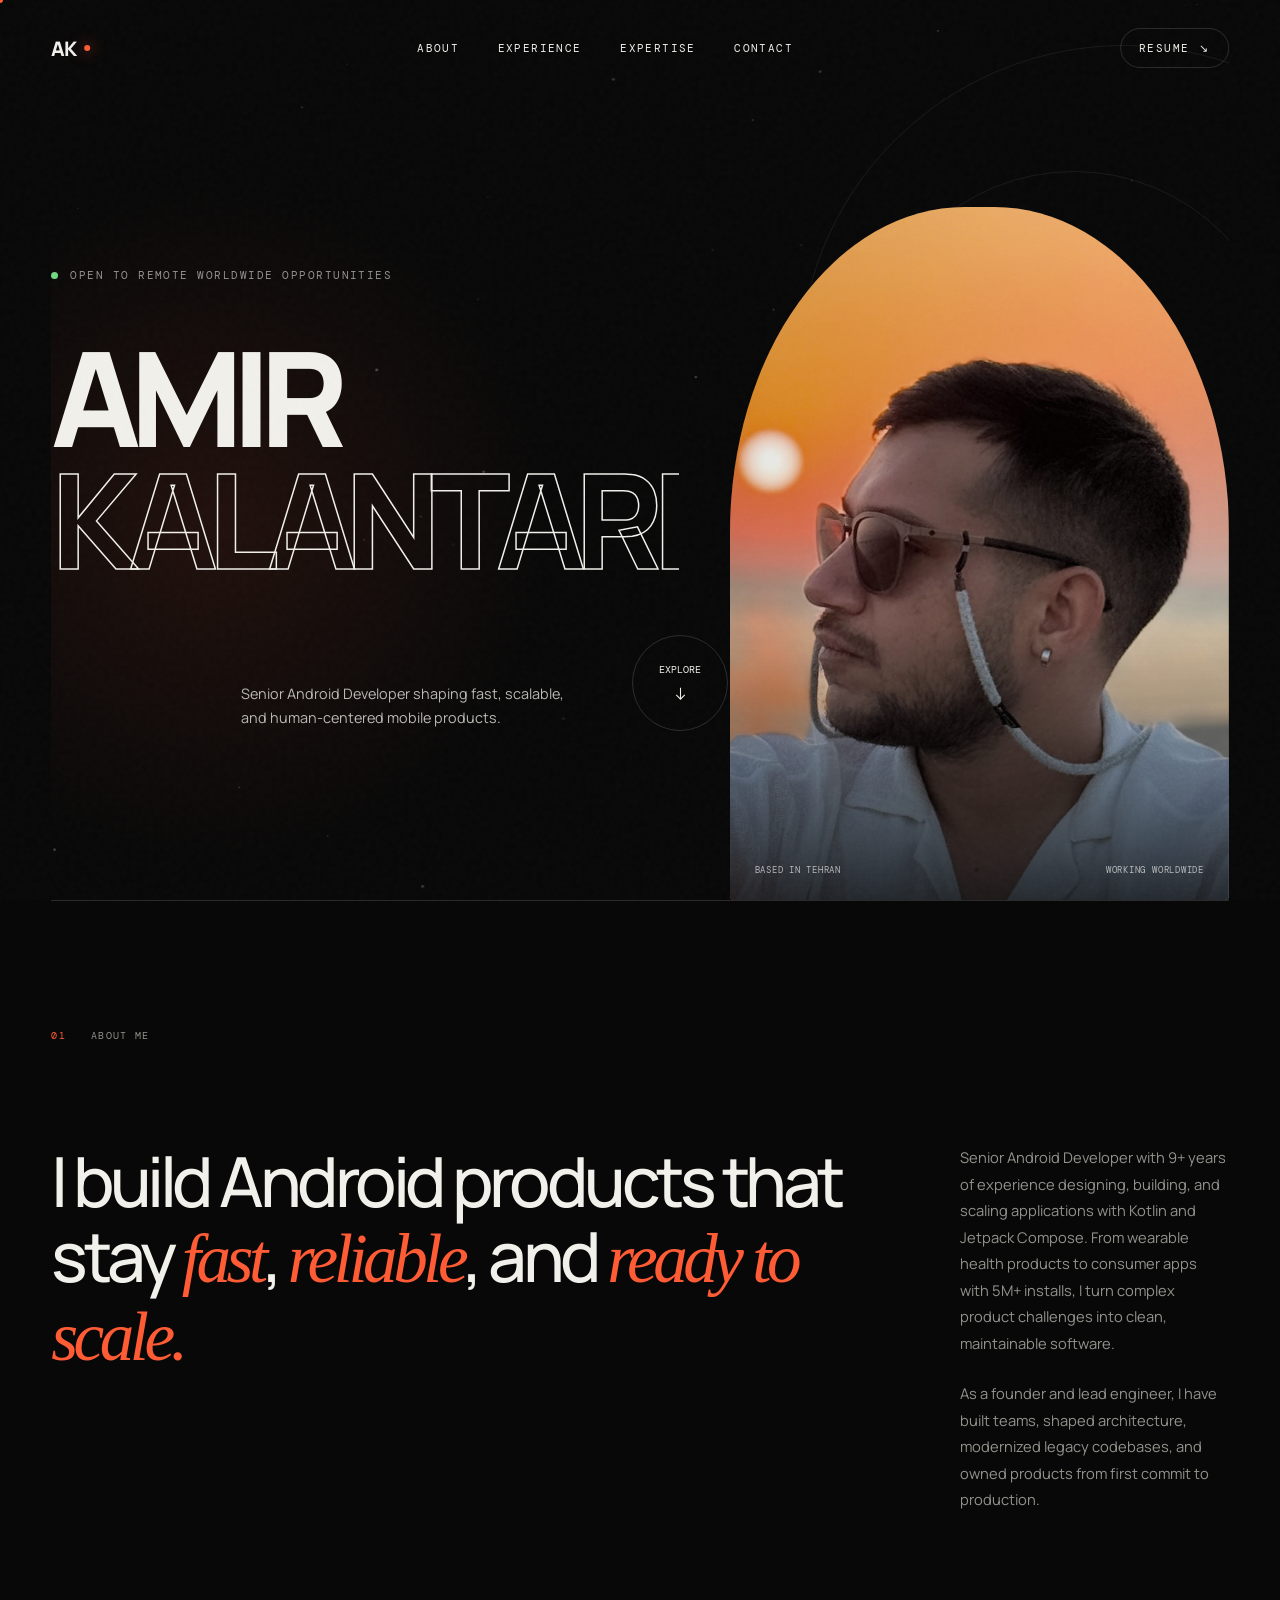
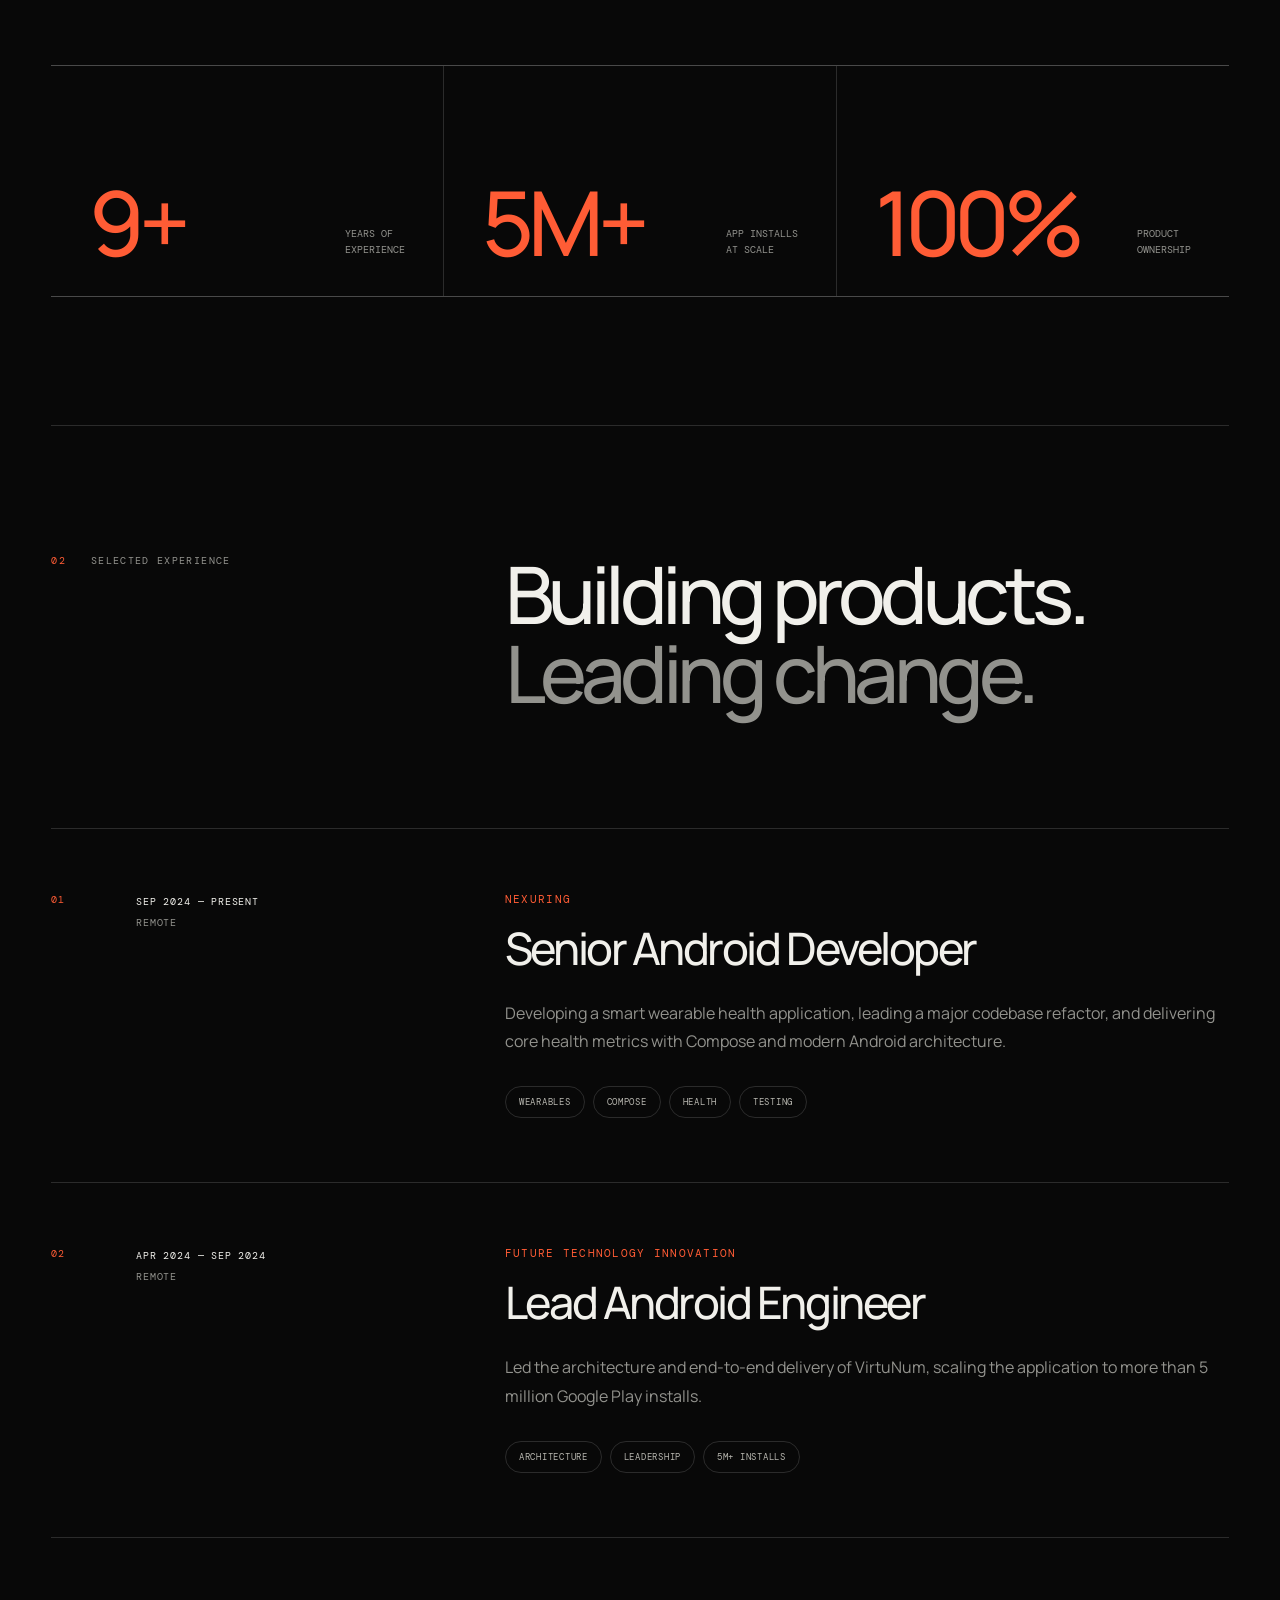
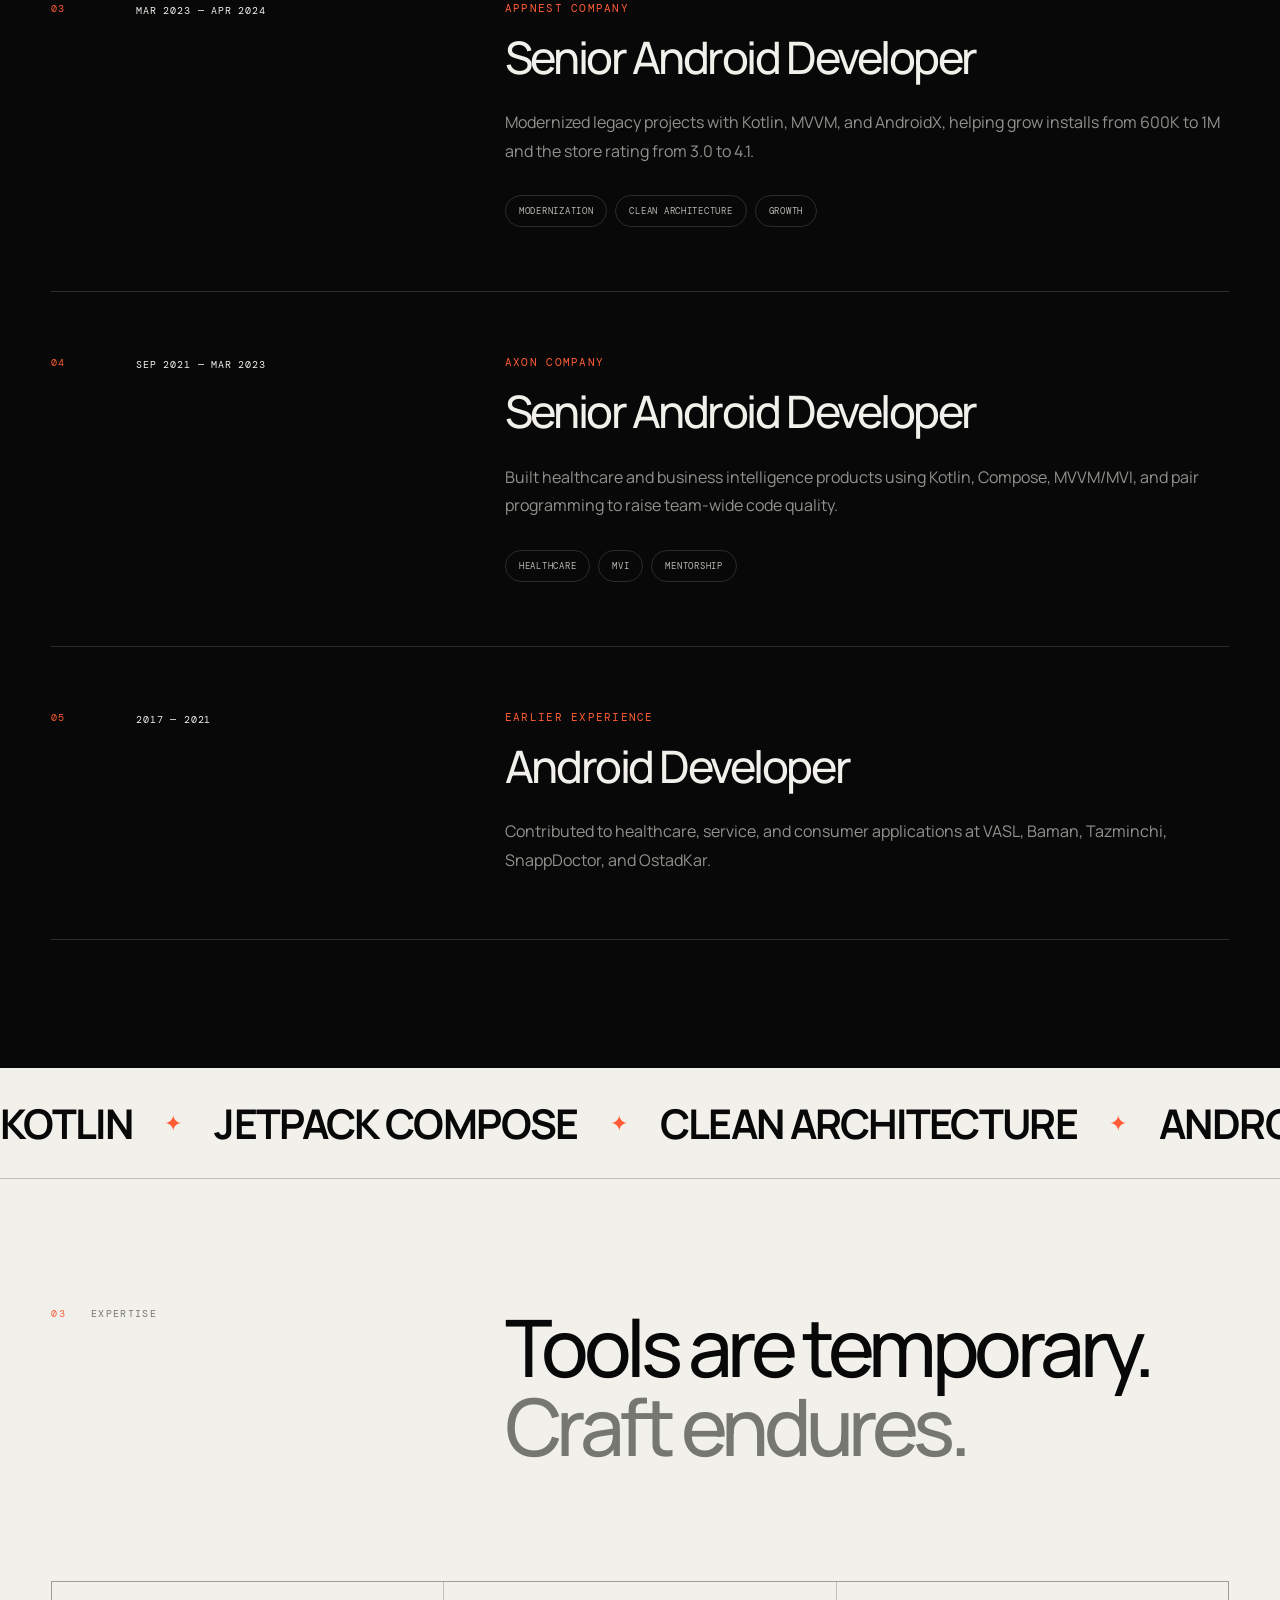
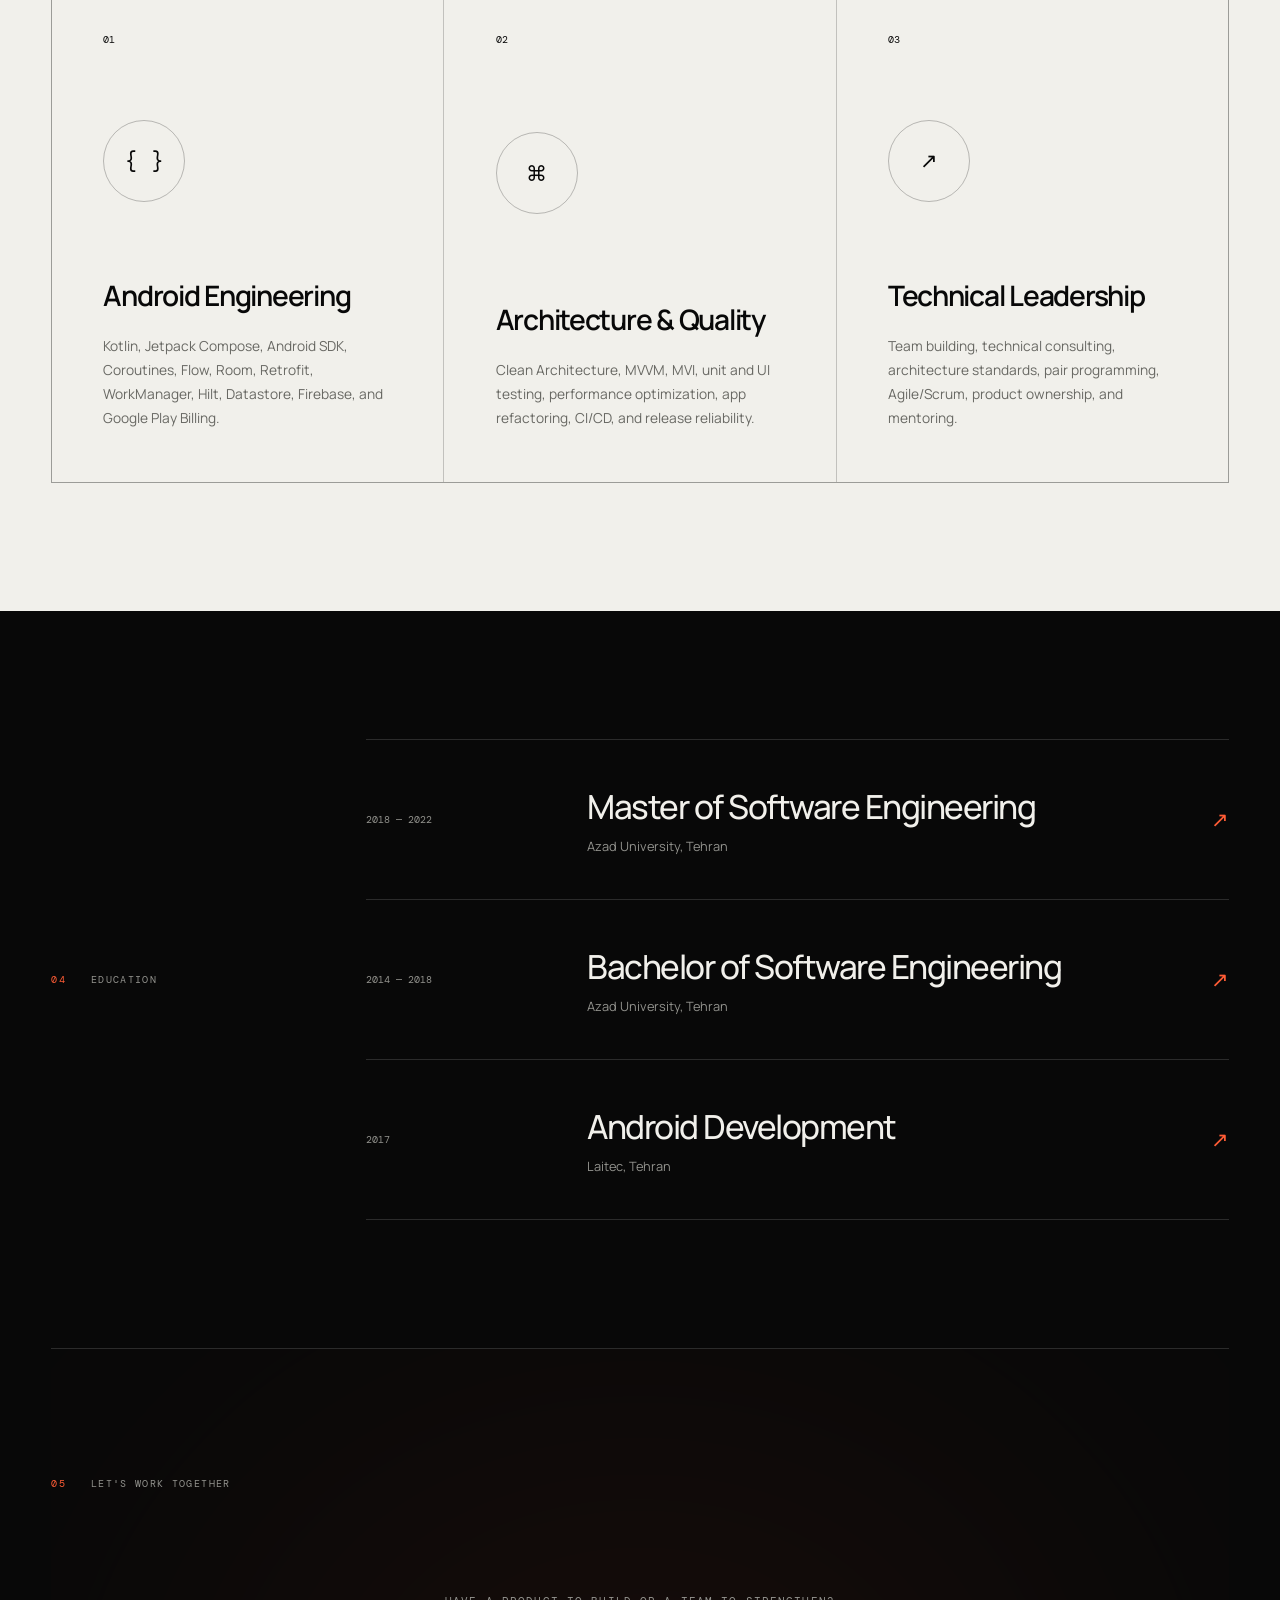
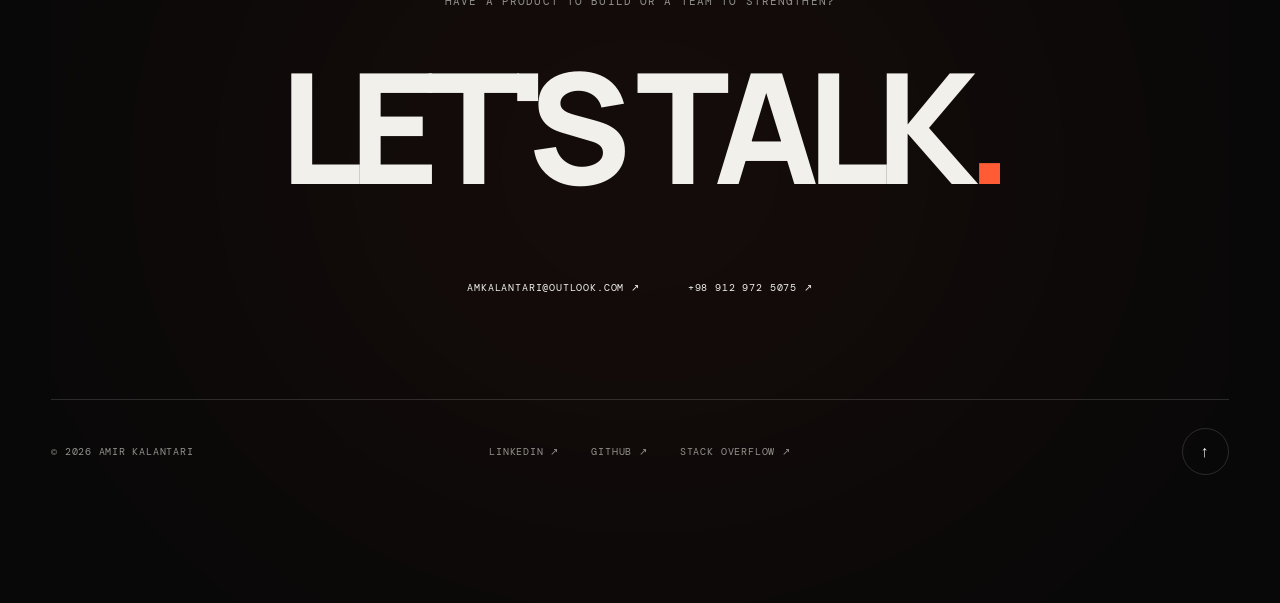
==== index.html @ 74d83372 "init" ====
<!doctype html>
<html lang="en">
  <head>
    <meta charset="UTF-8" />
    <meta name="viewport" content="width=device-width, initial-scale=1.0" />
    <meta
      name="description"
      content="Amir Mohamad Kalantari is a Senior Android Developer with 9+ years of experience building high-scale, reliable mobile products."
    />
    <meta name="theme-color" content="#080808" />
    <meta property="og:title" content="Amir Kalantari — Senior Android Developer" />
    <meta
      property="og:description"
      content="Senior Android Developer specializing in Kotlin, Jetpack Compose, scalable architecture, and technical leadership."
    />
    <meta property="og:type" content="website" />
    <meta property="og:url" content="https://www.amkalantari.com/" />
    <meta property="og:image" content="https://www.amkalantari.com/assets/amir-kalantari.jpg" />
    <title>Amir Kalantari — Senior Android Developer</title>
    <link rel="canonical" href="https://www.amkalantari.com/" />
    <link rel="icon" href="assets/favicon.svg" type="image/svg+xml" />
    <link rel="preconnect" href="https://fonts.googleapis.com" />
    <link rel="preconnect" href="https://fonts.gstatic.com" crossorigin />
    <link
      href="https://fonts.googleapis.com/css2?family=DM+Mono:wght@300;400;500&family=Manrope:wght@400;500;600;700;800&display=swap"
      rel="stylesheet"
    />
    <link rel="stylesheet" href="styles.css" />
  </head>
  <body>
    <div class="noise" aria-hidden="true"></div>
    <div class="cursor-dot" aria-hidden="true"></div>
    <div class="cursor-ring" aria-hidden="true"></div>

    <header class="site-header">
      <a class="logo magnetic" href="#top" aria-label="Go to top">
        <span>AK</span><i></i>
      </a>
      <nav aria-label="Main navigation">
        <a href="#about">About</a>
        <a href="#experience">Experience</a>
        <a href="#expertise">Expertise</a>
        <a href="#contact">Contact</a>
      </nav>
      <a class="header-cta magnetic" href="assets/Amir_Kalantari_Resume.pdf" download>
        Resume
        <span aria-hidden="true">↘</span>
      </a>
      <button class="menu-button" type="button" aria-label="Open menu" aria-expanded="false">
        <span></span><span></span>
      </button>
    </header>

    <main>
      <section class="hero" id="top">
        <canvas id="particle-canvas" aria-hidden="true"></canvas>
        <div class="hero-orbit orbit-one" aria-hidden="true"></div>
        <div class="hero-orbit orbit-two" aria-hidden="true"></div>

        <div class="hero-copy">
          <p class="eyebrow reveal">
            <span class="status-pulse"></span>
            Open to remote worldwide opportunities
          </p>
          <h1 class="hero-title" aria-label="Amir Kalantari, Senior Android Developer">
            <span class="title-line"><span>AMIR</span></span>
            <span class="title-line title-outline"><span>KALANTARI</span></span>
          </h1>
          <div class="hero-bottom reveal">
            <p>
              Senior Android Developer shaping fast, scalable, and human-centered mobile
              products.
            </p>
            <a class="round-link magnetic" href="#about" aria-label="Discover more">
              <span>Explore</span>
              <svg viewBox="0 0 24 24" aria-hidden="true">
                <path d="M12 4v16M6 14l6 6 6-6" />
              </svg>
            </a>
          </div>
        </div>

        <div class="hero-portrait reveal-image">
          <div class="portrait-glow"></div>
          <img
            src="assets/amir-kalantari.jpg"
            alt="Portrait of Amir Kalantari"
            width="1277"
            height="1219"
          />
          <div class="portrait-label">
            <span>Based in Tehran</span>
            <span>Working worldwide</span>
          </div>
        </div>

        <div class="scroll-note" aria-hidden="true">
          <span>Scroll to discover</span>
          <i></i>
        </div>
      </section>

      <section class="statement section-pad" id="about">
        <div class="section-tag reveal">
          <span>01</span>
          <p>About me</p>
        </div>
        <div class="statement-content">
          <p class="big-statement split-reveal">
            I build Android products that stay <em>fast</em>, <em>reliable</em>, and
            <em>ready to scale.</em>
          </p>
          <div class="about-detail reveal">
            <p>
              Senior Android Developer with 9+ years of experience designing, building,
              and scaling applications with Kotlin and Jetpack Compose. From wearable
              health products to consumer apps with 5M+ installs, I turn complex product
              challenges into clean, maintainable software.
            </p>
            <p>
              As a founder and lead engineer, I have built teams, shaped architecture,
              modernized legacy codebases, and owned products from first commit to
              production.
            </p>
          </div>
        </div>

        <div class="metrics">
          <article class="metric reveal">
            <strong data-count="9" data-suffix="+">0</strong>
            <span>Years of<br />experience</span>
          </article>
          <article class="metric reveal">
            <strong data-count="5" data-suffix="M+">0</strong>
            <span>App installs<br />at scale</span>
          </article>
          <article class="metric reveal">
            <strong data-count="100" data-suffix="%">0</strong>
            <span>Product<br />ownership</span>
          </article>
        </div>
      </section>

      <section class="experience section-pad" id="experience">
        <div class="section-heading">
          <div class="section-tag reveal">
            <span>02</span>
            <p>Selected experience</p>
          </div>
          <h2 class="reveal">Building products.<br /><span>Leading change.</span></h2>
        </div>

        <div class="timeline">
          <article class="job reveal">
            <div class="job-meta">
              <span class="job-index">01</span>
              <p>Sep 2024 — Present</p>
              <small>Remote</small>
            </div>
            <div class="job-main">
              <p class="job-company">NexuRing</p>
              <h3>Senior Android Developer</h3>
              <p>
                Developing a smart wearable health application, leading a major codebase
                refactor, and delivering core health metrics with Compose and modern
                Android architecture.
              </p>
              <div class="job-tags">
                <span>Wearables</span><span>Compose</span><span>Health</span>
                <span>Testing</span>
              </div>
            </div>
          </article>

          <article class="job reveal">
            <div class="job-meta">
              <span class="job-index">02</span>
              <p>Apr 2024 — Sep 2024</p>
              <small>Remote</small>
            </div>
            <div class="job-main">
              <p class="job-company">Future Technology Innovation</p>
              <h3>Lead Android Engineer</h3>
              <p>
                Led the architecture and end-to-end delivery of VirtuNum, scaling the
                application to more than 5 million Google Play installs.
              </p>
              <div class="job-tags">
                <span>Architecture</span><span>Leadership</span><span>5M+ installs</span>
              </div>
            </div>
          </article>

          <article class="job reveal">
            <div class="job-meta">
              <span class="job-index">03</span>
              <p>Mar 2023 — Apr 2024</p>
            </div>
            <div class="job-main">
              <p class="job-company">Appnest Company</p>
              <h3>Senior Android Developer</h3>
              <p>
                Modernized legacy projects with Kotlin, MVVM, and AndroidX, helping grow
                installs from 600K to 1M and the store rating from 3.0 to 4.1.
              </p>
              <div class="job-tags">
                <span>Modernization</span><span>Clean Architecture</span>
                <span>Growth</span>
              </div>
            </div>
          </article>

          <article class="job reveal">
            <div class="job-meta">
              <span class="job-index">04</span>
              <p>Sep 2021 — Mar 2023</p>
            </div>
            <div class="job-main">
              <p class="job-company">Axon Company</p>
              <h3>Senior Android Developer</h3>
              <p>
                Built healthcare and business intelligence products using Kotlin,
                Compose, MVVM/MVI, and pair programming to raise team-wide code quality.
              </p>
              <div class="job-tags">
                <span>Healthcare</span><span>MVI</span><span>Mentorship</span>
              </div>
            </div>
          </article>

          <article class="job job-compact reveal">
            <div class="job-meta">
              <span class="job-index">05</span>
              <p>2017 — 2021</p>
            </div>
            <div class="job-main">
              <p class="job-company">Earlier Experience</p>
              <h3>Android Developer</h3>
              <p>
                Contributed to healthcare, service, and consumer applications at VASL,
                Baman, Tazminchi, SnappDoctor, and OstadKar.
              </p>
            </div>
          </article>
        </div>
      </section>

      <section class="expertise" id="expertise">
        <div class="marquee" aria-hidden="true">
          <div class="marquee-track">
            <span>KOTLIN</span><i>✦</i><span>JETPACK COMPOSE</span><i>✦</i>
            <span>CLEAN ARCHITECTURE</span><i>✦</i><span>ANDROID</span><i>✦</i>
            <span>KOTLIN</span><i>✦</i><span>JETPACK COMPOSE</span><i>✦</i>
            <span>CLEAN ARCHITECTURE</span><i>✦</i><span>ANDROID</span><i>✦</i>
          </div>
        </div>

        <div class="section-pad expertise-inner">
          <div class="section-heading">
            <div class="section-tag reveal">
              <span>03</span>
              <p>Expertise</p>
            </div>
            <h2 class="reveal">Tools are temporary.<br /><span>Craft endures.</span></h2>
          </div>

          <div class="skills-grid">
            <article class="skill-card reveal">
              <span class="skill-number">01</span>
              <div class="skill-icon">{ }</div>
              <h3>Android Engineering</h3>
              <p>
                Kotlin, Jetpack Compose, Android SDK, Coroutines, Flow, Room, Retrofit,
                WorkManager, Hilt, Datastore, Firebase, and Google Play Billing.
              </p>
            </article>
            <article class="skill-card reveal">
              <span class="skill-number">02</span>
              <div class="skill-icon">⌘</div>
              <h3>Architecture & Quality</h3>
              <p>
                Clean Architecture, MVVM, MVI, unit and UI testing, performance
                optimization, app refactoring, CI/CD, and release reliability.
              </p>
            </article>
            <article class="skill-card reveal">
              <span class="skill-number">03</span>
              <div class="skill-icon">↗</div>
              <h3>Technical Leadership</h3>
              <p>
                Team building, technical consulting, architecture standards, pair
                programming, Agile/Scrum, product ownership, and mentoring.
              </p>
            </article>
          </div>
        </div>
      </section>

      <section class="education section-pad">
        <div class="section-tag reveal">
          <span>04</span>
          <p>Education</p>
        </div>
        <div class="education-list">
          <article class="education-item reveal">
            <span>2018 — 2022</span>
            <div>
              <h3>Master of Software Engineering</h3>
              <p>Azad University, Tehran</p>
            </div>
            <i>↗</i>
          </article>
          <article class="education-item reveal">
            <span>2014 — 2018</span>
            <div>
              <h3>Bachelor of Software Engineering</h3>
              <p>Azad University, Tehran</p>
            </div>
            <i>↗</i>
          </article>
          <article class="education-item reveal">
            <span>2017</span>
            <div>
              <h3>Android Development</h3>
              <p>Laitec, Tehran</p>
            </div>
            <i>↗</i>
          </article>
        </div>
      </section>

      <section class="contact section-pad" id="contact">
        <div class="contact-glow" aria-hidden="true"></div>
        <div class="section-tag reveal">
          <span>05</span>
          <p>Let's work together</p>
        </div>
        <div class="contact-main">
          <p class="contact-kicker reveal">Have a product to build or a team to strengthen?</p>
          <a class="contact-email magnetic reveal" href="mailto:Amkalantari@outlook.com">
            LET'S TALK<span>.</span>
          </a>
          <div class="contact-actions reveal">
            <a href="mailto:Amkalantari@outlook.com">Amkalantari@outlook.com ↗</a>
            <a href="tel:+989129725075">+98 912 972 5075 ↗</a>
          </div>
        </div>

        <footer>
          <p>© <span id="year">2026</span> Amir Kalantari</p>
          <div class="socials">
            <a href="https://www.linkedin.com/in/amkalantari/" target="_blank" rel="noreferrer"
              >LinkedIn ↗</a
            >
            <a href="https://github.com/amkalantari" target="_blank" rel="noreferrer"
              >GitHub ↗</a
            >
            <a
              href="https://stackoverflow.com/users/10337250/amiir-kalantari"
              target="_blank"
              rel="noreferrer"
              >Stack Overflow ↗</a
            >
          </div>
          <a class="back-top magnetic" href="#top" aria-label="Back to top">↑</a>
        </footer>
      </section>
    </main>

    <script src="script.js"></script>
  </body>
</html>
---- styles.css ----
:root {
  --bg: #080808;
  --bg-soft: #0e0e0e;
  --surface: #131313;
  --line: rgba(255, 255, 255, 0.14);
  --text: #f1f0eb;
  --muted: #92928d;
  --accent: #ff5c35;
  --accent-bright: #ff7757;
  --mono: "DM Mono", monospace;
  --sans: "Manrope", sans-serif;
  --page: min(1600px, calc(100vw - 8vw));
}

* {
  box-sizing: border-box;
}

html {
  scroll-behavior: smooth;
  scrollbar-width: thin;
  scrollbar-color: var(--accent) var(--bg);
}

body {
  margin: 0;
  overflow-x: hidden;
  background: var(--bg);
  color: var(--text);
  font-family: var(--sans);
  cursor: none;
}

body.menu-open {
  overflow: hidden;
}

::selection {
  background: var(--accent);
  color: #080808;
}

a,
button {
  color: inherit;
  font: inherit;
}

a {
  text-decoration: none;
}

img {
  display: block;
  max-width: 100%;
}

.noise {
  position: fixed;
  z-index: 999;
  inset: 0;
  opacity: 0.04;
  pointer-events: none;
  background-image: url("data:image/svg+xml,%3Csvg viewBox='0 0 180 180' xmlns='http://www.w3.org/2000/svg'%3E%3Cfilter id='n'%3E%3CfeTurbulence type='fractalNoise' baseFrequency='.9' numOctaves='4' stitchTiles='stitch'/%3E%3C/filter%3E%3Crect width='100%25' height='100%25' filter='url(%23n)' opacity='.65'/%3E%3C/svg%3E");
}

.cursor-dot,
.cursor-ring {
  position: fixed;
  z-index: 1001;
  top: 0;
  left: 0;
  pointer-events: none;
  border-radius: 50%;
  transform: translate(-50%, -50%);
}

.cursor-dot {
  width: 6px;
  height: 6px;
  background: var(--accent);
}

.cursor-ring {
  width: 38px;
  height: 38px;
  border: 1px solid rgba(255, 255, 255, 0.55);
  transition: width 0.25s, height 0.25s, background 0.25s, border-color 0.25s;
}

.cursor-ring.is-hovering {
  width: 58px;
  height: 58px;
  border-color: var(--accent);
  background: rgba(255, 92, 53, 0.1);
}

.site-header {
  position: fixed;
  z-index: 100;
  top: 0;
  left: 50%;
  width: var(--page);
  height: 96px;
  display: flex;
  align-items: center;
  justify-content: space-between;
  transform: translateX(-50%);
  transition: height 0.35s, background 0.35s, border-color 0.35s;
}

.site-header.scrolled {
  height: 68px;
  border-bottom: 1px solid var(--line);
  background: rgba(8, 8, 8, 0.78);
  backdrop-filter: blur(18px);
}

.logo {
  display: flex;
  align-items: center;
  gap: 9px;
  font-weight: 800;
  letter-spacing: -0.07em;
  font-size: 1.25rem;
}

.logo i {
  width: 6px;
  height: 6px;
  border-radius: 50%;
  background: var(--accent);
  box-shadow: 0 0 16px var(--accent);
}

nav {
  display: flex;
  align-items: center;
  gap: clamp(1.5rem, 3vw, 3.5rem);
}

nav a,
.header-cta {
  position: relative;
  font-family: var(--mono);
  font-size: 0.68rem;
  text-transform: uppercase;
  letter-spacing: 0.13em;
}

nav a::after {
  content: "";
  position: absolute;
  right: 0;
  bottom: -7px;
  left: 0;
  height: 1px;
  background: var(--accent);
  transform: scaleX(0);
  transform-origin: right;
  transition: transform 0.35s ease;
}

nav a:hover::after {
  transform: scaleX(1);
  transform-origin: left;
}

.header-cta {
  display: flex;
  align-items: center;
  gap: 10px;
  padding: 12px 18px;
  border: 1px solid var(--line);
  border-radius: 999px;
  transition: border-color 0.25s, background 0.25s;
}

.header-cta:hover {
  border-color: var(--accent);
  background: var(--accent);
}

.menu-button {
  display: none;
  width: 42px;
  height: 42px;
  padding: 0;
  border: 1px solid var(--line);
  border-radius: 50%;
  background: transparent;
}

.menu-button span {
  display: block;
  width: 17px;
  height: 1px;
  margin: 5px auto;
  background: var(--text);
  transition: transform 0.3s;
}

.hero {
  position: relative;
  min-height: 100svh;
  width: var(--page);
  margin: 0 auto;
  display: grid;
  grid-template-columns: 1.15fr 0.85fr;
  align-items: center;
  overflow: hidden;
}

#particle-canvas {
  position: absolute;
  z-index: -2;
  inset: 0;
  width: 100%;
  height: 100%;
  opacity: 0.55;
}

.hero::before {
  content: "";
  position: absolute;
  z-index: -3;
  top: 17%;
  left: -18%;
  width: 58vw;
  height: 58vw;
  border-radius: 50%;
  background: radial-gradient(circle, rgba(255, 92, 53, 0.1), transparent 65%);
}

.hero-orbit {
  position: absolute;
  z-index: -1;
  border: 1px solid rgba(255, 255, 255, 0.07);
  border-radius: 50%;
  pointer-events: none;
}

.orbit-one {
  width: 650px;
  height: 650px;
  right: -220px;
  top: 5%;
  animation: orbit-spin 28s linear infinite;
}

.orbit-one::after,
.orbit-two::after {
  content: "";
  position: absolute;
  width: 7px;
  height: 7px;
  top: 50%;
  left: -4px;
  border-radius: 50%;
  background: var(--accent);
  box-shadow: 0 0 14px var(--accent);
}

.orbit-two {
  width: 420px;
  height: 420px;
  right: -55px;
  top: 19%;
  animation: orbit-spin 19s linear infinite reverse;
}

.hero-copy {
  position: relative;
  z-index: 2;
  padding-top: 100px;
}

.eyebrow {
  display: flex;
  align-items: center;
  gap: 12px;
  margin: 0 0 clamp(2rem, 5vw, 4.5rem);
  color: var(--muted);
  font-family: var(--mono);
  font-size: 0.66rem;
  text-transform: uppercase;
  letter-spacing: 0.14em;
}

.status-pulse {
  width: 7px;
  height: 7px;
  border-radius: 50%;
  background: #70da81;
  box-shadow: 0 0 0 0 rgba(112, 218, 129, 0.5);
  animation: pulse 2s infinite;
}

.hero-title {
  position: relative;
  z-index: 3;
  width: max-content;
  margin: 0;
  font-size: clamp(4.8rem, 10.3vw, 11rem);
  font-weight: 800;
  line-height: 0.78;
  letter-spacing: -0.085em;
}

.title-line {
  display: block;
  overflow: hidden;
}

.title-line > span {
  display: block;
  transform: translateY(110%);
  animation: title-in 1.1s cubic-bezier(0.16, 1, 0.3, 1) forwards;
}

.title-line:nth-child(2) > span {
  animation-delay: 0.13s;
}

.title-outline {
  margin-top: 0.14em;
  color: transparent;
  -webkit-text-stroke: 1.5px var(--text);
}

.hero-bottom {
  display: flex;
  align-items: flex-end;
  gap: clamp(2rem, 5vw, 5rem);
  margin-top: clamp(2.8rem, 5vw, 5rem);
  padding-left: 28%;
}

.hero-bottom > p {
  max-width: 400px;
  margin: 0;
  color: #bab9b3;
  font-size: clamp(0.9rem, 1.1vw, 1.12rem);
  line-height: 1.7;
}

.round-link {
  flex: none;
  width: 96px;
  height: 96px;
  display: grid;
  place-content: center;
  justify-items: center;
  gap: 9px;
  border: 1px solid var(--line);
  border-radius: 50%;
  font-family: var(--mono);
  font-size: 0.61rem;
  text-transform: uppercase;
  transition: border-color 0.3s, background 0.3s;
}

.round-link:hover {
  border-color: var(--accent);
  background: var(--accent);
}

.round-link svg {
  width: 17px;
  fill: none;
  stroke: currentColor;
  stroke-width: 1.5;
}

.hero-portrait {
  position: relative;
  z-index: 1;
  align-self: end;
  justify-self: end;
  width: min(39vw, 590px);
  height: min(77vh, 810px);
  overflow: hidden;
  border-radius: 47% 47% 4px 4px;
}

.hero-portrait::after {
  content: "";
  position: absolute;
  inset: 0;
  background:
    linear-gradient(180deg, transparent 60%, rgba(8, 8, 8, 0.82) 100%),
    linear-gradient(90deg, rgba(8, 8, 8, 0.1), transparent);
}

.hero-portrait img {
  width: 100%;
  height: 100%;
  object-fit: cover;
  object-position: 54% center;
  filter: saturate(0.78) contrast(1.04);
  transform: scale(1.04);
  transition: transform 1.2s cubic-bezier(0.16, 1, 0.3, 1);
}

.hero-portrait:hover img {
  transform: scale(1);
}

.portrait-glow {
  position: absolute;
  z-index: -1;
  inset: 15% -10% -10%;
  background: var(--accent);
  filter: blur(90px);
  opacity: 0.15;
}

.portrait-label {
  position: absolute;
  z-index: 2;
  right: 25px;
  bottom: 24px;
  left: 25px;
  display: flex;
  justify-content: space-between;
  color: rgba(255, 255, 255, 0.65);
  font-family: var(--mono);
  font-size: 0.59rem;
  text-transform: uppercase;
  letter-spacing: 0.08em;
}

.scroll-note {
  position: absolute;
  bottom: 44px;
  left: 0;
  display: flex;
  align-items: center;
  gap: 16px;
  color: var(--muted);
  font-family: var(--mono);
  font-size: 0.57rem;
  text-transform: uppercase;
  letter-spacing: 0.13em;
  transform: rotate(-90deg) translateY(-10px);
  transform-origin: left bottom;
}

.scroll-note i {
  width: 48px;
  height: 1px;
  overflow: hidden;
  background: var(--line);
}

.scroll-note i::after {
  content: "";
  display: block;
  width: 100%;
  height: 100%;
  background: var(--accent);
  animation: scroll-line 2s infinite;
}

.section-pad {
  width: var(--page);
  margin: 0 auto;
  padding: clamp(6rem, 10vw, 11rem) 0;
}

.section-tag {
  display: flex;
  align-items: center;
  gap: 25px;
  font-family: var(--mono);
  font-size: 0.65rem;
  text-transform: uppercase;
  letter-spacing: 0.13em;
}

.section-tag span {
  color: var(--accent);
}

.section-tag p {
  margin: 0;
  color: var(--muted);
}

.statement {
  border-top: 1px solid var(--line);
}

.statement-content {
  display: grid;
  grid-template-columns: 1.5fr 0.5fr;
  gap: clamp(3rem, 8vw, 10rem);
  margin-top: clamp(4rem, 8vw, 8rem);
}

.big-statement {
  max-width: 1000px;
  margin: 0;
  font-size: clamp(2.6rem, 5.4vw, 6.2rem);
  font-weight: 500;
  line-height: 1.08;
  letter-spacing: -0.065em;
}

.big-statement em {
  color: var(--accent);
  font-family: Georgia, serif;
  font-weight: 400;
}

.about-detail {
  align-self: end;
}

.about-detail p {
  margin: 0 0 1.5rem;
  color: var(--muted);
  font-size: 0.92rem;
  line-height: 1.8;
}

.metrics {
  display: grid;
  grid-template-columns: repeat(3, 1fr);
  gap: 1px;
  margin-top: clamp(5rem, 10vw, 10rem);
  background: var(--line);
  border-top: 1px solid var(--line);
  border-bottom: 1px solid var(--line);
}

.metric {
  min-height: 230px;
  padding: 38px;
  display: flex;
  align-items: flex-end;
  justify-content: space-between;
  gap: 1rem;
  background: var(--bg);
  transition: background 0.35s;
}

.metric:hover {
  background: var(--surface);
}

.metric strong {
  color: var(--accent);
  font-size: clamp(4rem, 7vw, 7.5rem);
  font-weight: 500;
  line-height: 0.8;
  letter-spacing: -0.07em;
}

.metric span {
  color: var(--muted);
  font-family: var(--mono);
  font-size: 0.62rem;
  line-height: 1.6;
  text-transform: uppercase;
}

.experience {
  border-top: 1px solid var(--line);
}

.section-heading {
  display: grid;
  grid-template-columns: 0.7fr 1.3fr;
  align-items: start;
  gap: 4rem;
  margin-bottom: clamp(5rem, 9vw, 9rem);
}

.section-heading h2 {
  margin: 0;
  font-size: clamp(3rem, 6.2vw, 7rem);
  font-weight: 500;
  line-height: 1;
  letter-spacing: -0.07em;
}

.section-heading h2 span {
  color: var(--muted);
}

.job {
  display: grid;
  grid-template-columns: 0.7fr 1.3fr;
  gap: 4rem;
  padding: clamp(2.5rem, 5vw, 5rem) 0;
  border-top: 1px solid var(--line);
}

.job:last-child {
  border-bottom: 1px solid var(--line);
}

.job-meta {
  display: grid;
  grid-template-columns: 65px auto;
  align-content: start;
  gap: 8px 20px;
  font-family: var(--mono);
  font-size: 0.64rem;
  text-transform: uppercase;
  letter-spacing: 0.08em;
}

.job-meta p {
  margin: 2px 0 0;
}

.job-meta small {
  grid-column: 2;
  color: var(--muted);
  font-size: inherit;
}

.job-index {
  grid-row: span 2;
  color: var(--accent);
}

.job-company {
  margin: 0 0 18px;
  color: var(--accent);
  font-family: var(--mono);
  font-size: 0.66rem;
  text-transform: uppercase;
  letter-spacing: 0.12em;
}

.job-main h3 {
  margin: 0 0 28px;
  font-size: clamp(2rem, 3.5vw, 4.2rem);
  font-weight: 500;
  line-height: 1.05;
  letter-spacing: -0.055em;
}

.job-main > p:not(.job-company) {
  max-width: 730px;
  margin: 0;
  color: var(--muted);
  line-height: 1.8;
}

.job-tags {
  display: flex;
  flex-wrap: wrap;
  gap: 8px;
  margin-top: 30px;
}

.job-tags span {
  padding: 9px 13px;
  border: 1px solid var(--line);
  border-radius: 99px;
  color: #b8b7b0;
  font-family: var(--mono);
  font-size: 0.57rem;
  text-transform: uppercase;
  letter-spacing: 0.08em;
}

.expertise {
  background: var(--text);
  color: var(--bg);
}

.marquee {
  overflow: hidden;
  padding: 27px 0;
  border-bottom: 1px solid rgba(8, 8, 8, 0.2);
  white-space: nowrap;
}

.marquee-track {
  display: flex;
  align-items: center;
  width: max-content;
  animation: marquee 26s linear infinite;
}

.marquee span {
  font-size: clamp(1.6rem, 3.2vw, 3.6rem);
  font-weight: 700;
  letter-spacing: -0.04em;
}

.marquee i {
  margin: 0 2rem;
  color: var(--accent);
  font-size: 1.4rem;
  font-style: normal;
}

.expertise .section-tag p,
.expertise .section-heading h2 span {
  color: #777772;
}

.skills-grid {
  display: grid;
  grid-template-columns: repeat(3, 1fr);
  gap: 1px;
  background: rgba(8, 8, 8, 0.2);
  border: 1px solid rgba(8, 8, 8, 0.2);
}

.skill-card {
  position: relative;
  min-height: 500px;
  padding: clamp(2rem, 4vw, 4rem);
  display: flex;
  flex-direction: column;
  background: var(--text);
  transition: background 0.4s, color 0.4s;
}

.skill-card:hover {
  background: var(--accent);
  color: var(--bg);
}

.skill-number {
  font-family: var(--mono);
  font-size: 0.65rem;
}

.skill-icon {
  width: 82px;
  height: 82px;
  margin: auto 0;
  display: grid;
  place-items: center;
  border: 1px solid rgba(8, 8, 8, 0.25);
  border-radius: 50%;
  font-family: var(--mono);
  font-size: 1.3rem;
  transition: transform 0.5s, background 0.4s;
}

.skill-card:hover .skill-icon {
  background: var(--bg);
  color: var(--text);
  transform: rotate(12deg) scale(1.08);
}

.skill-card h3 {
  margin: 0 0 20px;
  font-size: clamp(1.5rem, 2.2vw, 2.4rem);
  font-weight: 600;
  letter-spacing: -0.045em;
}

.skill-card p {
  margin: 0;
  color: #686863;
  font-size: 0.86rem;
  line-height: 1.75;
  transition: color 0.4s;
}

.skill-card:hover p {
  color: rgba(8, 8, 8, 0.72);
}

.education {
  display: grid;
  grid-template-columns: 0.45fr 1.55fr;
  gap: 4rem;
}

.education-list {
  border-top: 1px solid var(--line);
}

.education-item {
  display: grid;
  grid-template-columns: 0.32fr 1fr auto;
  align-items: center;
  gap: 2rem;
  min-height: 160px;
  border-bottom: 1px solid var(--line);
  transition: padding 0.35s, background 0.35s;
}

.education-item:hover {
  padding: 0 25px;
  background: var(--surface);
}

.education-item > span {
  color: var(--muted);
  font-family: var(--mono);
  font-size: 0.62rem;
}

.education-item h3 {
  margin: 0 0 8px;
  font-size: clamp(1.4rem, 2.6vw, 2.8rem);
  font-weight: 500;
  letter-spacing: -0.045em;
}

.education-item p {
  margin: 0;
  color: var(--muted);
  font-size: 0.8rem;
}

.education-item i {
  color: var(--accent);
  font-size: 1.3rem;
  font-style: normal;
}

.contact {
  position: relative;
  min-height: 95vh;
  display: flex;
  flex-direction: column;
  justify-content: space-between;
  overflow: hidden;
  border-top: 1px solid var(--line);
}

.contact-glow {
  position: absolute;
  z-index: -1;
  top: 15%;
  left: 50%;
  width: 65vw;
  height: 45vw;
  border-radius: 50%;
  background: var(--accent);
  filter: blur(200px);
  opacity: 0.08;
  transform: translateX(-50%);
}

.contact-main {
  margin: auto 0;
  padding: 5rem 0;
  text-align: center;
}

.contact-kicker {
  margin: 0 0 3rem;
  color: var(--muted);
  font-family: var(--mono);
  font-size: 0.7rem;
  text-transform: uppercase;
  letter-spacing: 0.1em;
}

.contact-email {
  display: inline-block;
  font-size: clamp(4rem, 12vw, 13rem);
  font-weight: 800;
  line-height: 0.9;
  letter-spacing: -0.085em;
}

.contact-email span {
  color: var(--accent);
}

.contact-email::after {
  content: "";
  display: block;
  width: 100%;
  height: 5px;
  margin-top: 18px;
  background: var(--accent);
  transform: scaleX(0);
  transform-origin: right;
  transition: transform 0.5s cubic-bezier(0.16, 1, 0.3, 1);
}

.contact-email:hover::after {
  transform: scaleX(1);
  transform-origin: left;
}

.contact-actions {
  display: flex;
  justify-content: center;
  gap: 3rem;
  margin-top: 4rem;
}

.contact-actions a,
.socials a {
  font-family: var(--mono);
  font-size: 0.64rem;
  text-transform: uppercase;
  letter-spacing: 0.08em;
  transition: color 0.25s;
}

.contact-actions a:hover,
.socials a:hover {
  color: var(--accent);
}

footer {
  display: grid;
  grid-template-columns: 1fr auto 1fr;
  align-items: center;
  gap: 2rem;
  padding-top: 28px;
  border-top: 1px solid var(--line);
  color: var(--muted);
  font-family: var(--mono);
  font-size: 0.6rem;
  text-transform: uppercase;
  letter-spacing: 0.08em;
}

.socials {
  display: flex;
  gap: 2rem;
}

.back-top {
  justify-self: end;
  width: 47px;
  height: 47px;
  display: grid;
  place-items: center;
  border: 1px solid var(--line);
  border-radius: 50%;
  color: var(--text);
  font-size: 1rem;
  transition: background 0.3s, border-color 0.3s;
}

.back-top:hover {
  border-color: var(--accent);
  background: var(--accent);
}

.reveal,
.split-reveal {
  opacity: 0;
  transform: translateY(40px);
  transition:
    opacity 0.8s ease,
    transform 0.8s cubic-bezier(0.16, 1, 0.3, 1);
}

.reveal.is-visible,
.split-reveal.is-visible {
  opacity: 1;
  transform: none;
}

.reveal-image {
  clip-path: inset(100% 0 0 0);
  animation: image-in 1.25s 0.35s cubic-bezier(0.16, 1, 0.3, 1) forwards;
}

@keyframes title-in {
  to {
    transform: none;
  }
}

@keyframes image-in {
  to {
    clip-path: inset(0);
  }
}

@keyframes orbit-spin {
  to {
    transform: rotate(360deg);
  }
}

@keyframes pulse {
  70% {
    box-shadow: 0 0 0 8px rgba(112, 218, 129, 0);
  }
  100% {
    box-shadow: 0 0 0 0 rgba(112, 218, 129, 0);
  }
}

@keyframes scroll-line {
  from {
    transform: translateX(-105%);
  }
  to {
    transform: translateX(105%);
  }
}

@keyframes marquee {
  to {
    transform: translateX(-50%);
  }
}

@media (max-width: 980px) {
  :root {
    --page: calc(100vw - 48px);
  }

  body {
    cursor: auto;
  }

  .cursor-dot,
  .cursor-ring {
    display: none;
  }

  .site-header {
    height: 74px;
  }

  nav {
    position: fixed;
    top: 0;
    right: -100%;
    width: min(380px, 100vw);
    height: 100vh;
    padding: 120px 40px;
    flex-direction: column;
    align-items: flex-start;
    gap: 2.4rem;
    background: #101010;
    transition: right 0.45s cubic-bezier(0.16, 1, 0.3, 1);
  }

  nav a {
    font-family: var(--sans);
    font-size: 2rem;
    font-weight: 600;
    letter-spacing: -0.04em;
    text-transform: none;
  }

  .menu-open nav {
    right: 0;
  }

  .header-cta {
    margin-left: auto;
    margin-right: 14px;
  }

  .menu-button {
    position: relative;
    z-index: 2;
    display: block;
  }

  .menu-open .menu-button span:first-child {
    transform: translateY(3px) rotate(45deg);
  }

  .menu-open .menu-button span:last-child {
    transform: translateY(-3px) rotate(-45deg);
  }

  .hero {
    min-height: 1040px;
    grid-template-columns: 1fr;
    align-content: start;
  }

  .hero-copy {
    padding-top: 145px;
  }

  .hero-title {
    font-size: clamp(4.2rem, 15vw, 8.5rem);
  }

  .hero-bottom {
    padding-left: 0;
  }

  .hero-portrait {
    position: absolute;
    right: 0;
    bottom: 0;
    width: min(70vw, 550px);
    height: 600px;
  }

  .scroll-note {
    display: none;
  }

  .statement-content,
  .section-heading,
  .job,
  .education {
    grid-template-columns: 1fr;
  }

  .about-detail {
    max-width: 600px;
  }

  .metric {
    min-height: 180px;
    padding: 25px;
    flex-direction: column;
    align-items: flex-start;
  }

  .job {
    gap: 2.5rem;
  }

  .job-meta {
    grid-template-columns: 45px auto;
  }

  .skills-grid {
    grid-template-columns: 1fr;
  }

  .skill-card {
    min-height: 380px;
  }

  .education {
    gap: 4rem;
  }

  footer {
    grid-template-columns: 1fr auto;
  }

  .socials {
    grid-column: 1 / -1;
    grid-row: 1;
  }
}

@media (max-width: 620px) {
  :root {
    --page: calc(100vw - 32px);
  }

  .header-cta {
    display: none;
  }

  .hero {
    min-height: 880px;
  }

  .eyebrow {
    max-width: 270px;
    line-height: 1.5;
  }

  .hero-title {
    font-size: clamp(3.7rem, 19vw, 6.8rem);
  }

  .hero-bottom {
    align-items: center;
  }

  .hero-bottom > p {
    font-size: 0.82rem;
  }

  .round-link {
    width: 78px;
    height: 78px;
  }

  .hero-portrait {
    width: 87vw;
    height: 490px;
    opacity: 0.78;
  }

  .portrait-label {
    font-size: 0.5rem;
  }

  .metrics {
    grid-template-columns: 1fr;
  }

  .metric {
    min-height: 145px;
    flex-direction: row;
    align-items: flex-end;
  }

  .metric strong {
    font-size: 4.2rem;
  }

  .section-heading {
    gap: 3rem;
  }

  .job-main h3 {
    font-size: 2.3rem;
  }

  .education-item {
    grid-template-columns: 1fr auto;
    gap: 1rem;
    padding: 28px 0;
  }

  .education-item > span {
    grid-column: 1 / -1;
  }

  .contact {
    min-height: 800px;
  }

  .contact-actions {
    flex-direction: column;
    gap: 1rem;
  }

  footer {
    grid-template-columns: 1fr auto;
  }

  .socials {
    flex-wrap: wrap;
    gap: 1rem 1.5rem;
  }
}

@media (prefers-reduced-motion: reduce) {
  html {
    scroll-behavior: auto;
  }

  *,
  *::before,
  *::after {
    animation-duration: 0.01ms !important;
    animation-iteration-count: 1 !important;
    transition-duration: 0.01ms !important;
  }

  .reveal,
  .split-reveal {
    opacity: 1;
    transform: none;
  }
}
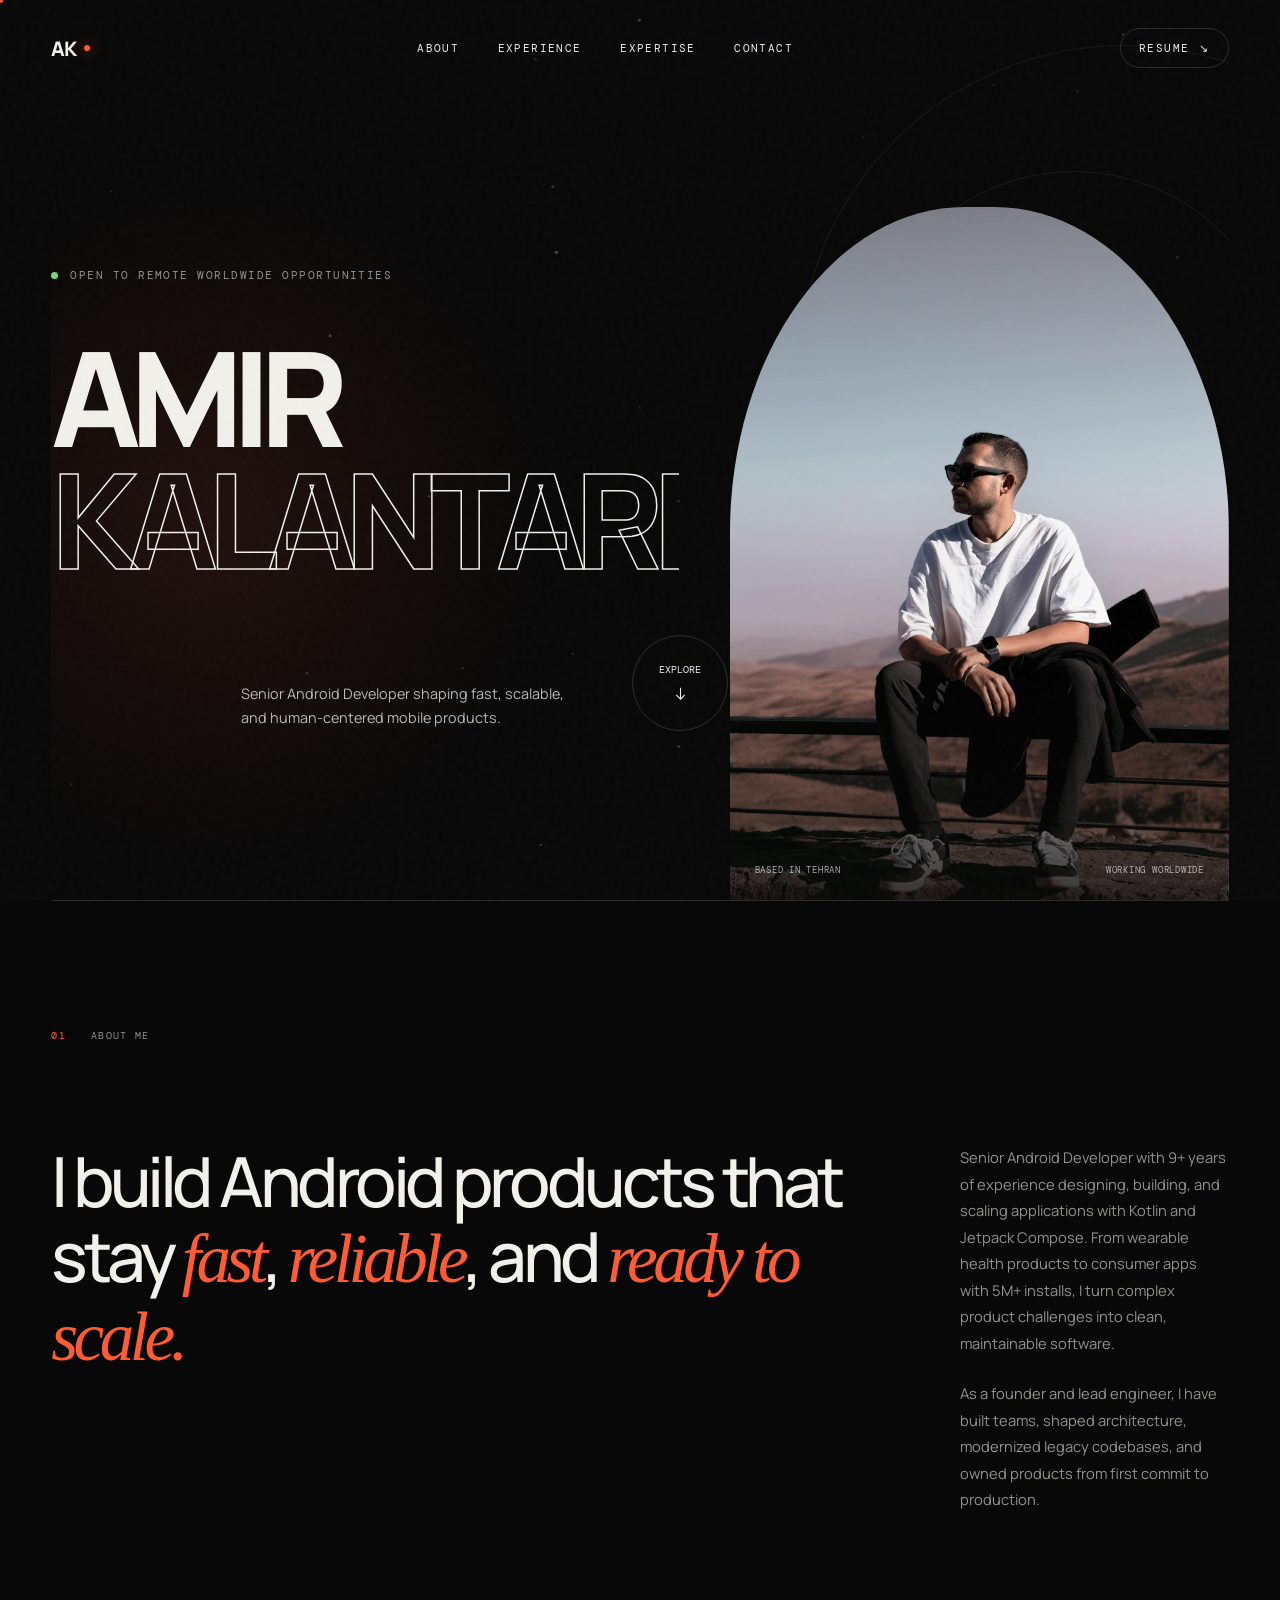
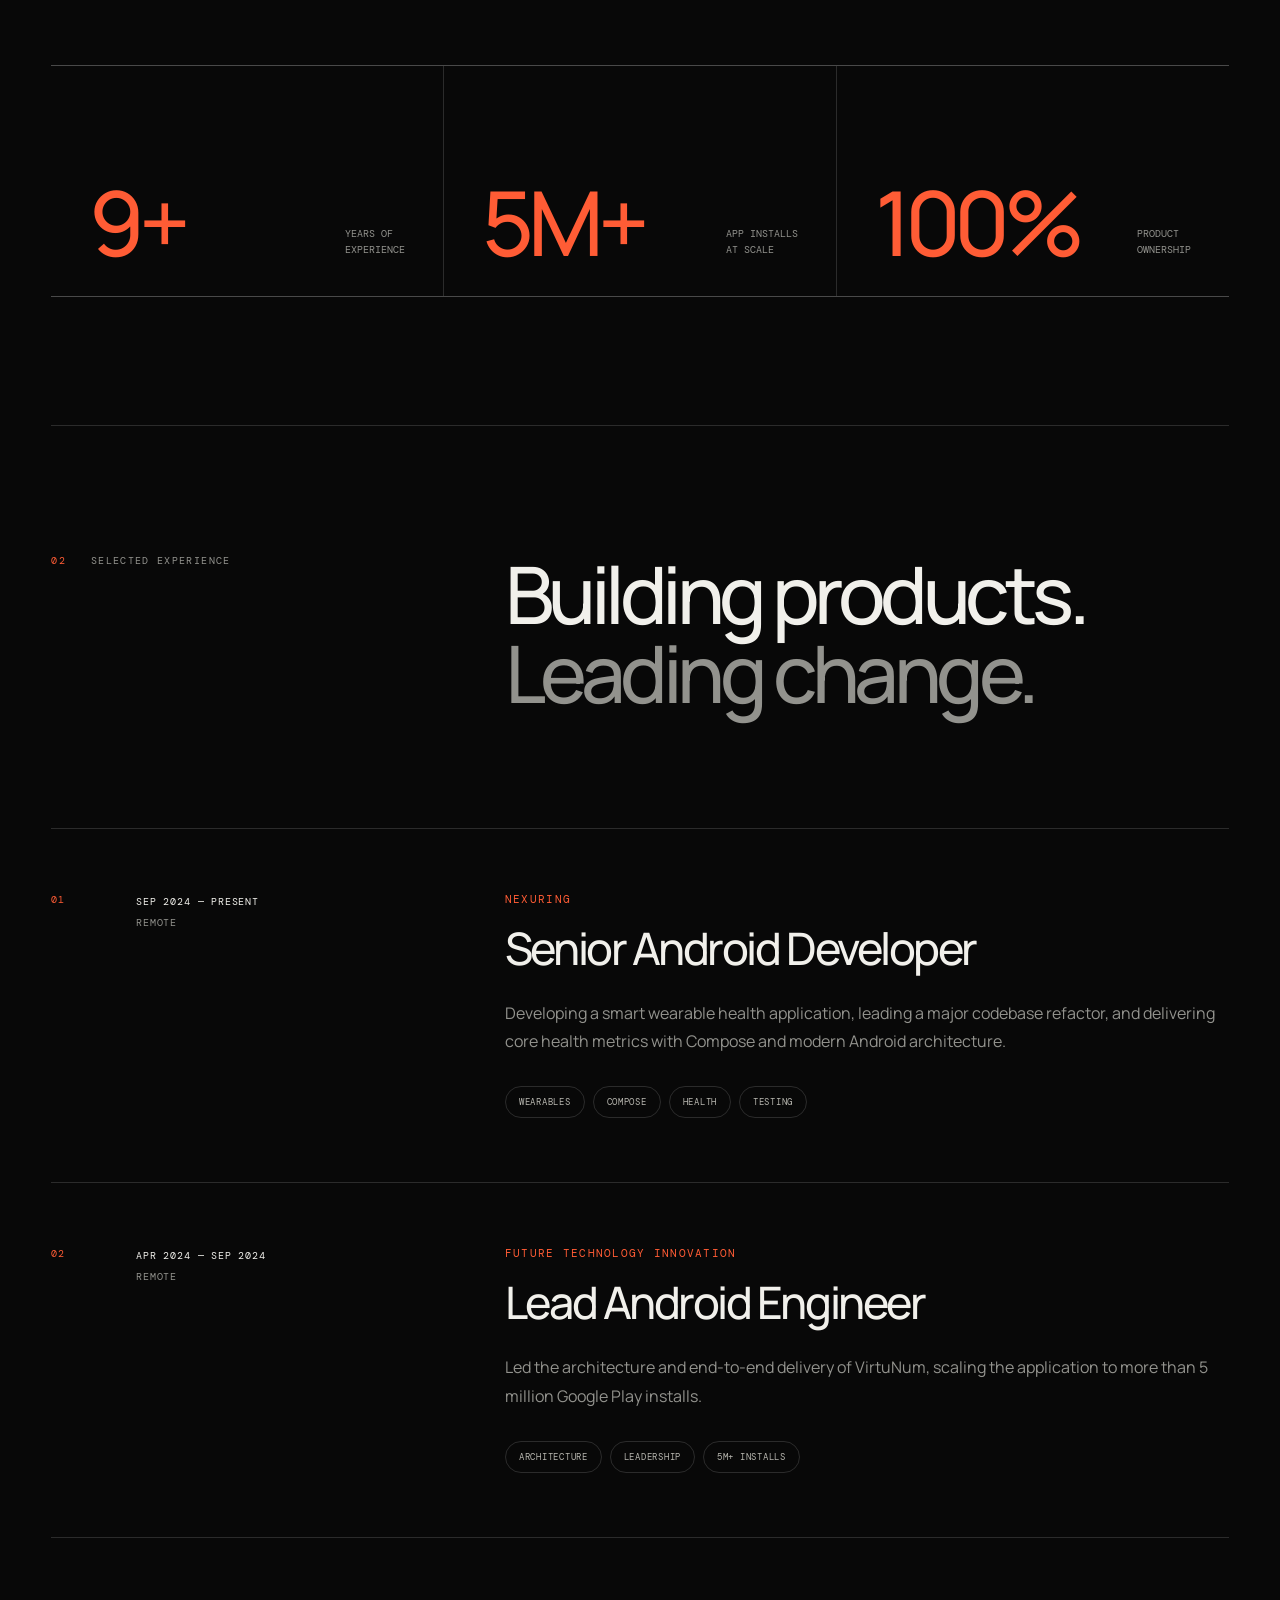
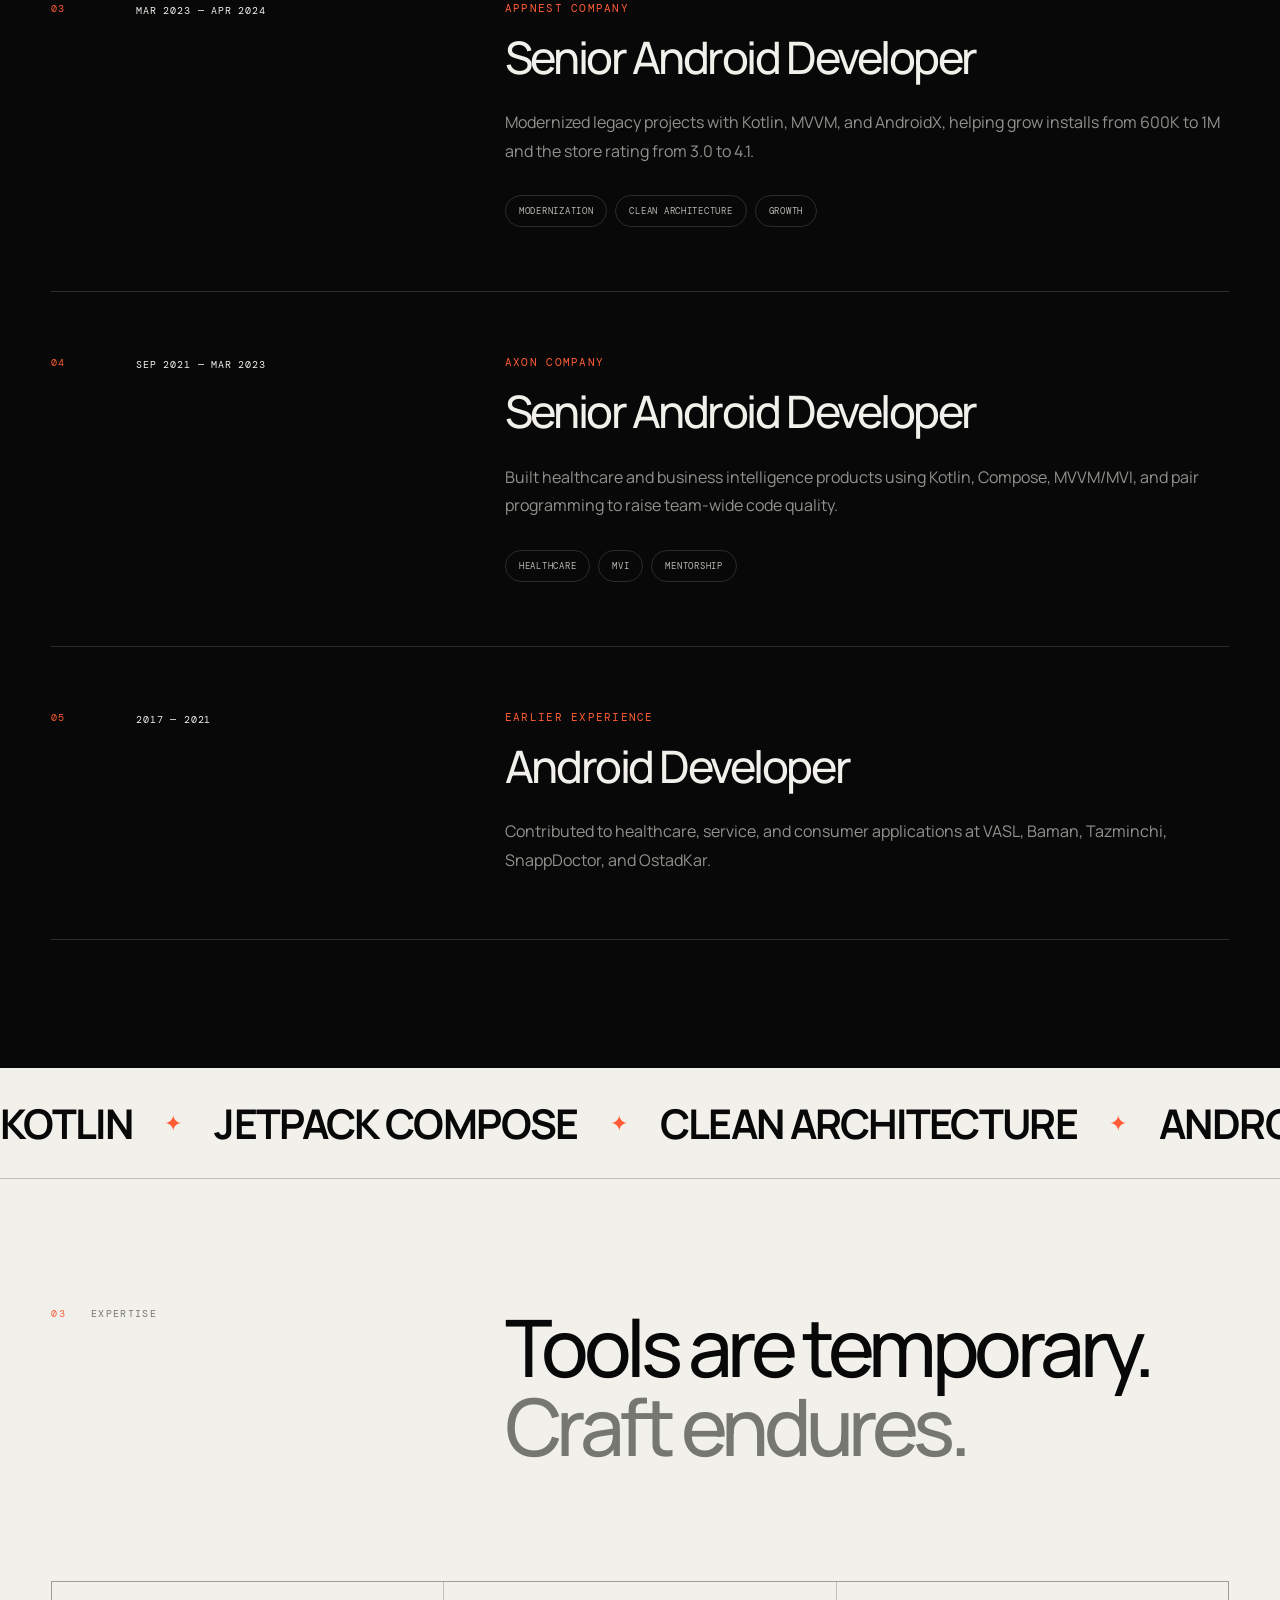
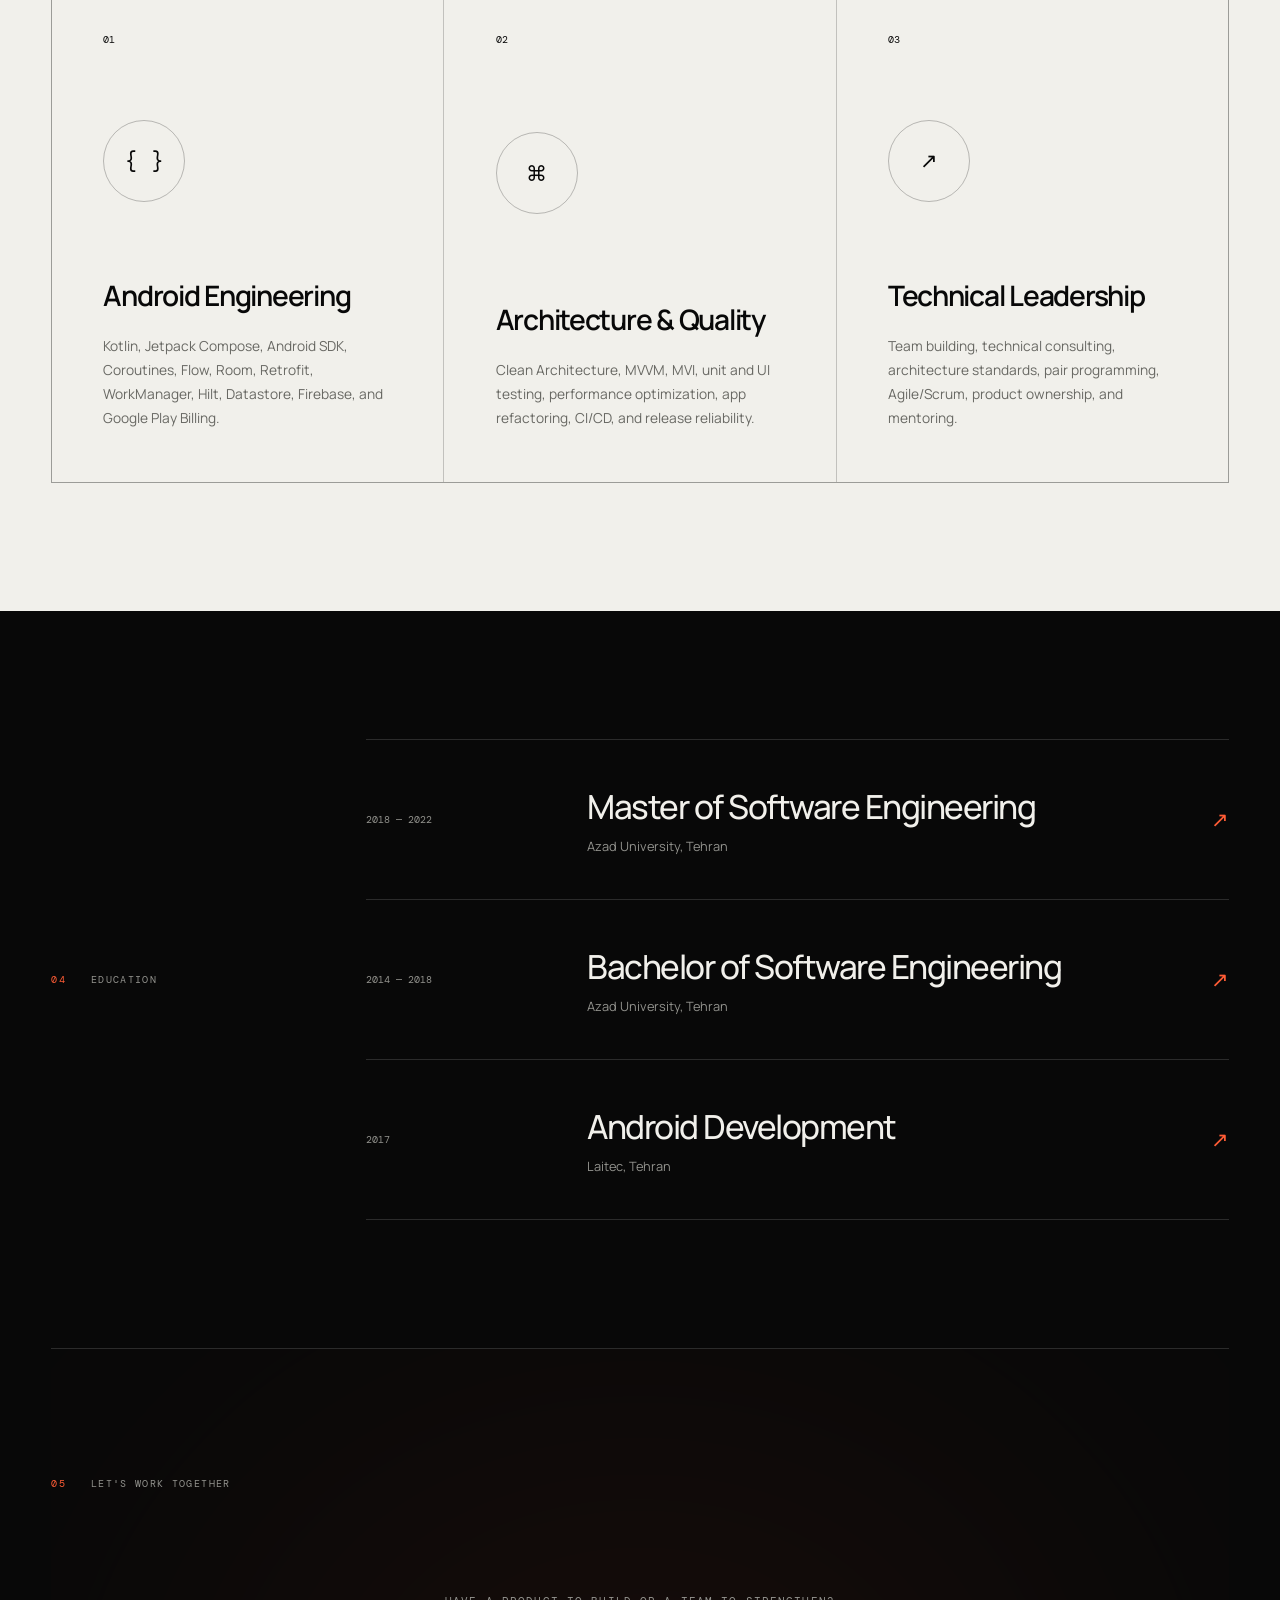
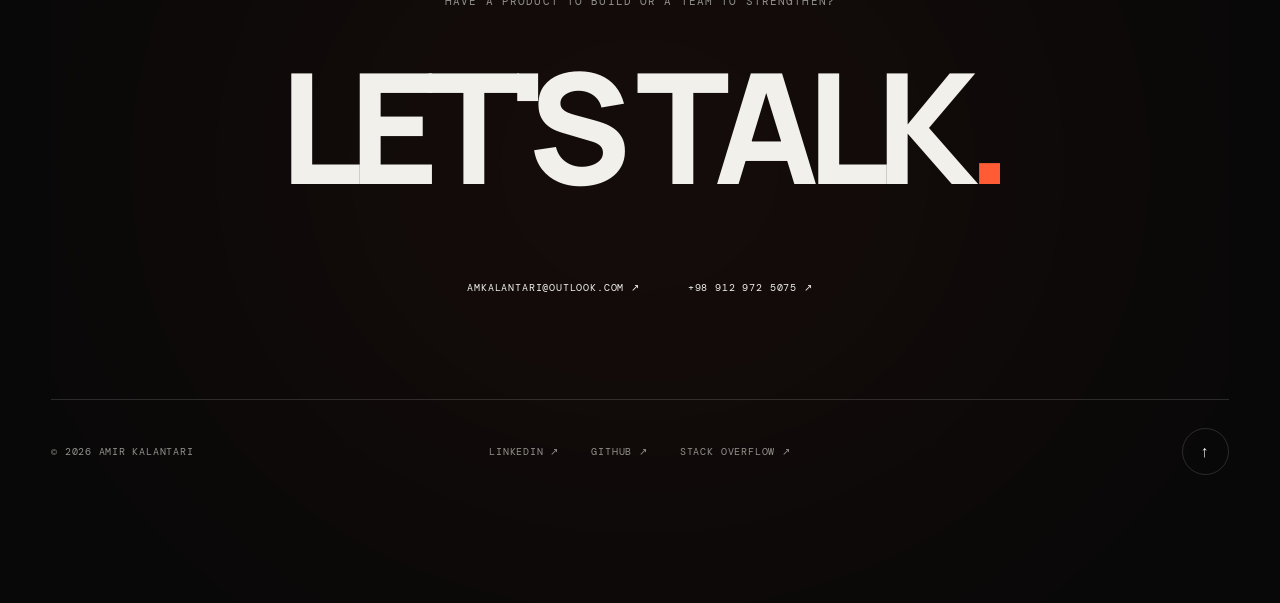
==== commit 83f51d68: "Improve responsive layout and update portrait" ====
--- a/index.html
+++ b/index.html
@@ -15,7 +15,10 @@
     />
     <meta property="og:type" content="website" />
     <meta property="og:url" content="https://www.amkalantari.com/" />
-    <meta property="og:image" content="https://www.amkalantari.com/assets/amir-kalantari.jpg" />
+    <meta
+      property="og:image"
+      content="https://www.amkalantari.com/assets/amir-kalantari-portrait.jpg"
+    />
     <title>Amir Kalantari — Senior Android Developer</title>
     <link rel="canonical" href="https://www.amkalantari.com/" />
     <link rel="icon" href="assets/favicon.svg" type="image/svg+xml" />
@@ -83,10 +86,10 @@
         <div class="hero-portrait reveal-image">
           <div class="portrait-glow"></div>
           <img
-            src="assets/amir-kalantari.jpg"
+            src="assets/amir-kalantari-portrait.jpg"
             alt="Portrait of Amir Kalantari"
-            width="1277"
-            height="1219"
+            width="1800"
+            height="2400"
           />
           <div class="portrait-label">
             <span>Based in Tehran</span>
--- a/styles.css
+++ b/styles.css
@@ -99,13 +99,13 @@
   position: fixed;
   z-index: 100;
   top: 0;
-  left: 50%;
-  width: var(--page);
+  left: 0;
+  width: 100%;
   height: 96px;
+  padding: 0 clamp(24px, 4vw, 72px);
   display: flex;
   align-items: center;
   justify-content: space-between;
-  transform: translateX(-50%);
   transition: height 0.35s, background 0.35s, border-color 0.35s;
 }
 
@@ -396,14 +396,15 @@
   width: 100%;
   height: 100%;
   object-fit: cover;
-  object-position: 54% center;
+  object-position: 50% 72%;
   filter: saturate(0.78) contrast(1.04);
-  transform: scale(1.04);
+  transform: scale(1.22);
+  transform-origin: center 74%;
   transition: transform 1.2s cubic-bezier(0.16, 1, 0.3, 1);
 }
 
 .hero-portrait:hover img {
-  transform: scale(1);
+  transform: scale(1.17);
 }
 
 .portrait-glow {
@@ -1026,15 +1027,16 @@
 
   .site-header {
     height: 74px;
+    padding: 0 24px;
   }
 
   nav {
     position: fixed;
     top: 0;
-    right: -100%;
-    width: min(380px, 100vw);
-    height: 100vh;
-    padding: 120px 40px;
+    right: -100vw;
+    width: 100vw;
+    height: 100svh;
+    padding: 120px 24px 48px;
     flex-direction: column;
     align-items: flex-start;
     gap: 2.4rem;
@@ -1074,17 +1076,18 @@
   }
 
   .hero {
-    min-height: 1040px;
-    grid-template-columns: 1fr;
-    align-content: start;
+    min-height: auto;
+    display: block;
+    padding-top: 1px;
   }
 
   .hero-copy {
-    padding-top: 145px;
+    padding-top: 140px;
   }
 
   .hero-title {
-    font-size: clamp(4.2rem, 15vw, 8.5rem);
+    width: 100%;
+    font-size: clamp(4.2rem, 14.5vw, 8.5rem);
   }
 
   .hero-bottom {
@@ -1092,11 +1095,20 @@
   }
 
   .hero-portrait {
-    position: absolute;
-    right: 0;
-    bottom: 0;
-    width: min(70vw, 550px);
-    height: 600px;
+    position: relative;
+    right: auto;
+    bottom: auto;
+    width: min(100%, 680px);
+    height: min(760px, 96vw);
+    margin: 64px 0 0 auto;
+  }
+
+  .hero-portrait img {
+    transform: scale(1.18);
+  }
+
+  .hero-portrait:hover img {
+    transform: scale(1.14);
   }
 
   .scroll-note {
@@ -1156,29 +1168,51 @@
     --page: calc(100vw - 32px);
   }
 
+  .site-header,
+  .site-header.scrolled {
+    height: 68px;
+    padding: 0 16px;
+  }
+
+  .site-header.scrolled {
+    border-bottom-color: var(--line);
+  }
+
   .header-cta {
     display: none;
   }
 
   .hero {
-    min-height: 880px;
+    min-height: auto;
+  }
+
+  .hero-copy {
+    padding-top: 118px;
   }
 
   .eyebrow {
     max-width: 270px;
+    margin-bottom: 2rem;
     line-height: 1.5;
   }
 
   .hero-title {
-    font-size: clamp(3.7rem, 19vw, 6.8rem);
+    font-size: clamp(3.45rem, 18vw, 5.4rem);
+    line-height: 0.83;
   }
 
   .hero-bottom {
-    align-items: center;
+    display: grid;
+    grid-template-columns: 1fr auto;
+    align-items: end;
+    gap: 18px;
+    margin-top: 2.5rem;
   }
 
   .hero-bottom > p {
+    max-width: 240px;
     font-size: 0.82rem;
+    line-height: 1.6;
   }
 
   .round-link {
@@ -1187,13 +1221,37 @@
   }
 
   .hero-portrait {
-    width: 87vw;
-    height: 490px;
-    opacity: 0.78;
+    width: 100%;
+    height: 520px;
+    margin-top: 38px;
+    opacity: 1;
+    border-radius: 46% 46% 3px 3px;
+  }
+
+  .hero-portrait img {
+    object-position: 50% 72%;
+    transform: scale(1.32);
+    transform-origin: center 72%;
+  }
+
+  .hero-portrait:hover img {
+    transform: scale(1.28);
   }
 
   .portrait-label {
+    right: 16px;
+    bottom: 17px;
+    left: 16px;
     font-size: 0.5rem;
+  }
+
+  .section-pad {
+    padding: 5.5rem 0;
+  }
+
+  .big-statement {
+    font-size: clamp(2.35rem, 12vw, 3.6rem);
+    overflow-wrap: anywhere;
   }
 
   .metrics {
@@ -1215,7 +1273,17 @@
   }
 
   .job-main h3 {
-    font-size: 2.3rem;
+    font-size: 2.15rem;
+  }
+
+  .job-meta {
+    grid-template-columns: 34px minmax(0, 1fr);
+    gap: 8px 12px;
+  }
+
+  .skill-card {
+    min-height: 340px;
+    padding: 28px;
   }
 
   .education-item {
@@ -1229,7 +1297,11 @@
   }
 
   .contact {
-    min-height: 800px;
+    min-height: 720px;
+  }
+
+  .contact-email {
+    font-size: clamp(3.5rem, 18vw, 5.5rem);
   }
 
   .contact-actions {
@@ -1239,9 +1311,12 @@
 
   footer {
     grid-template-columns: 1fr auto;
+    gap: 24px 12px;
   }
 
   .socials {
+    display: grid;
+    grid-template-columns: 1fr 1fr;
     flex-wrap: wrap;
     gap: 1rem 1.5rem;
   }
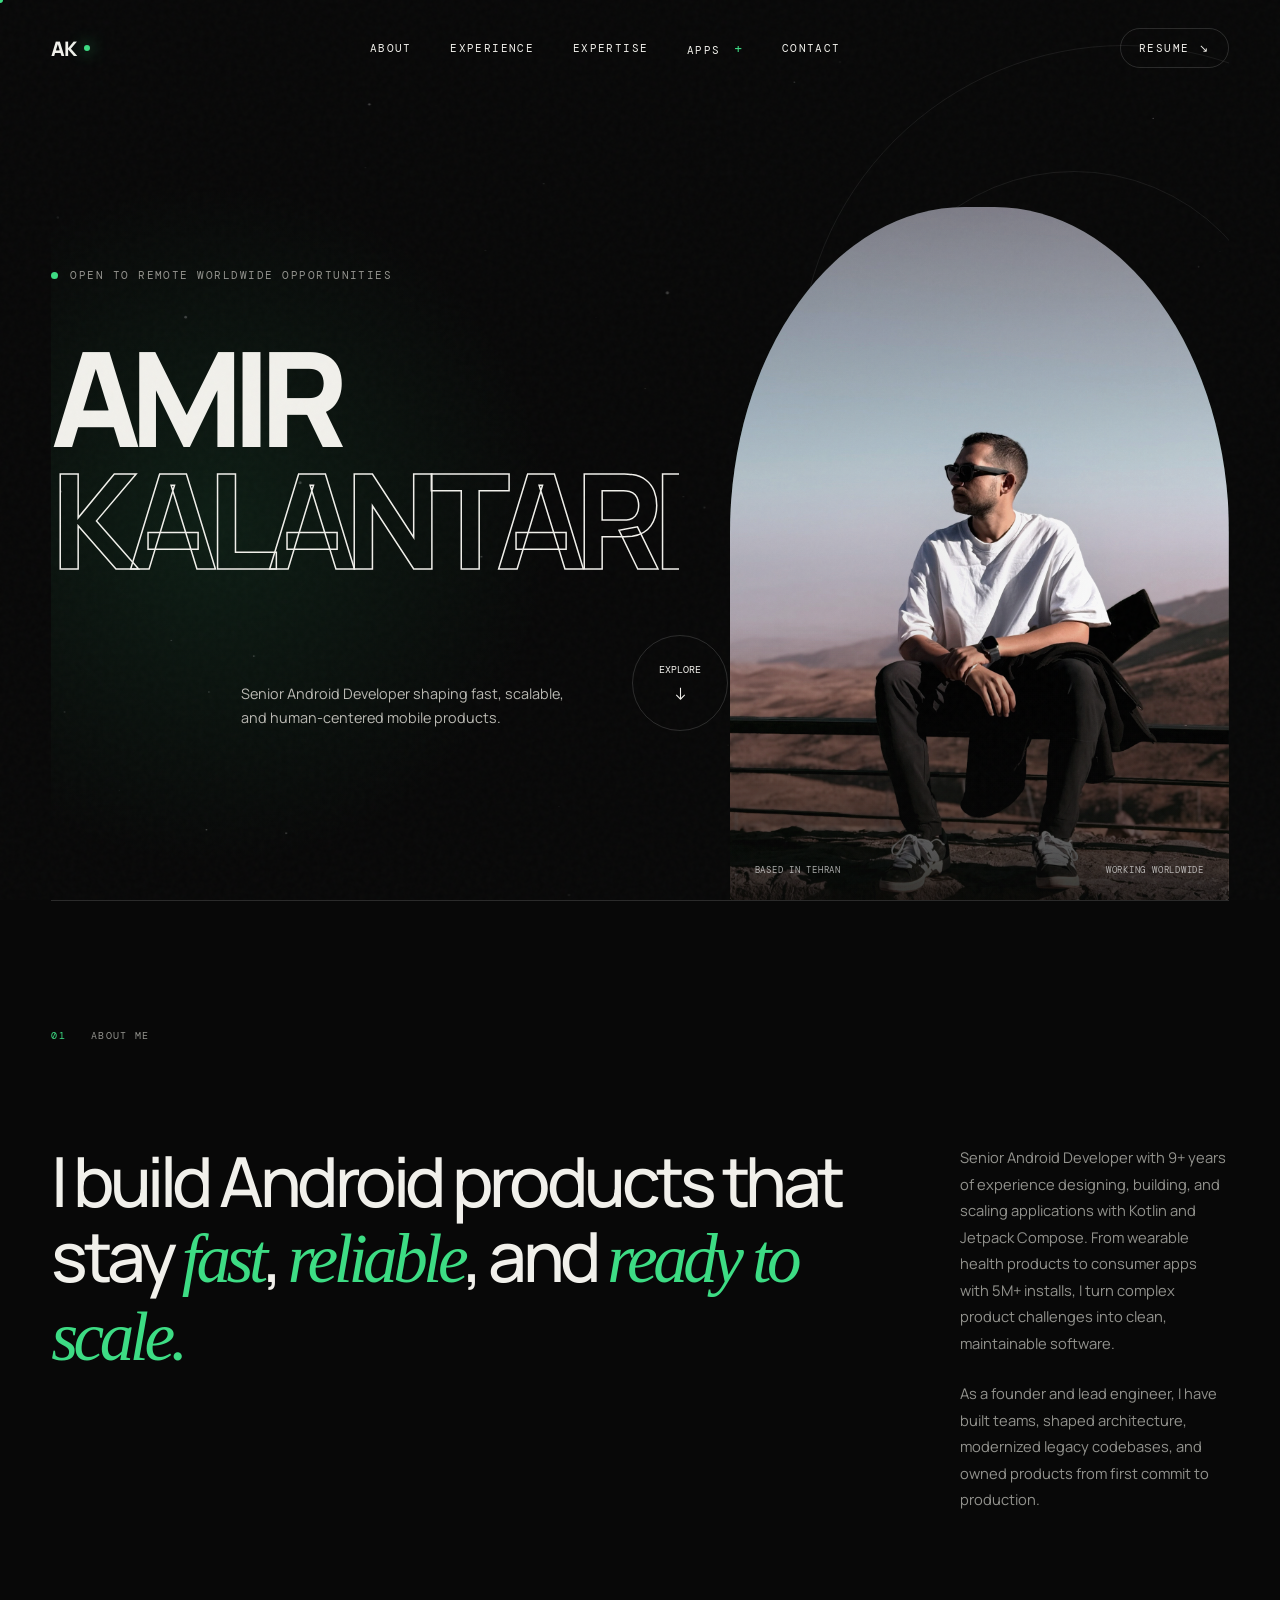
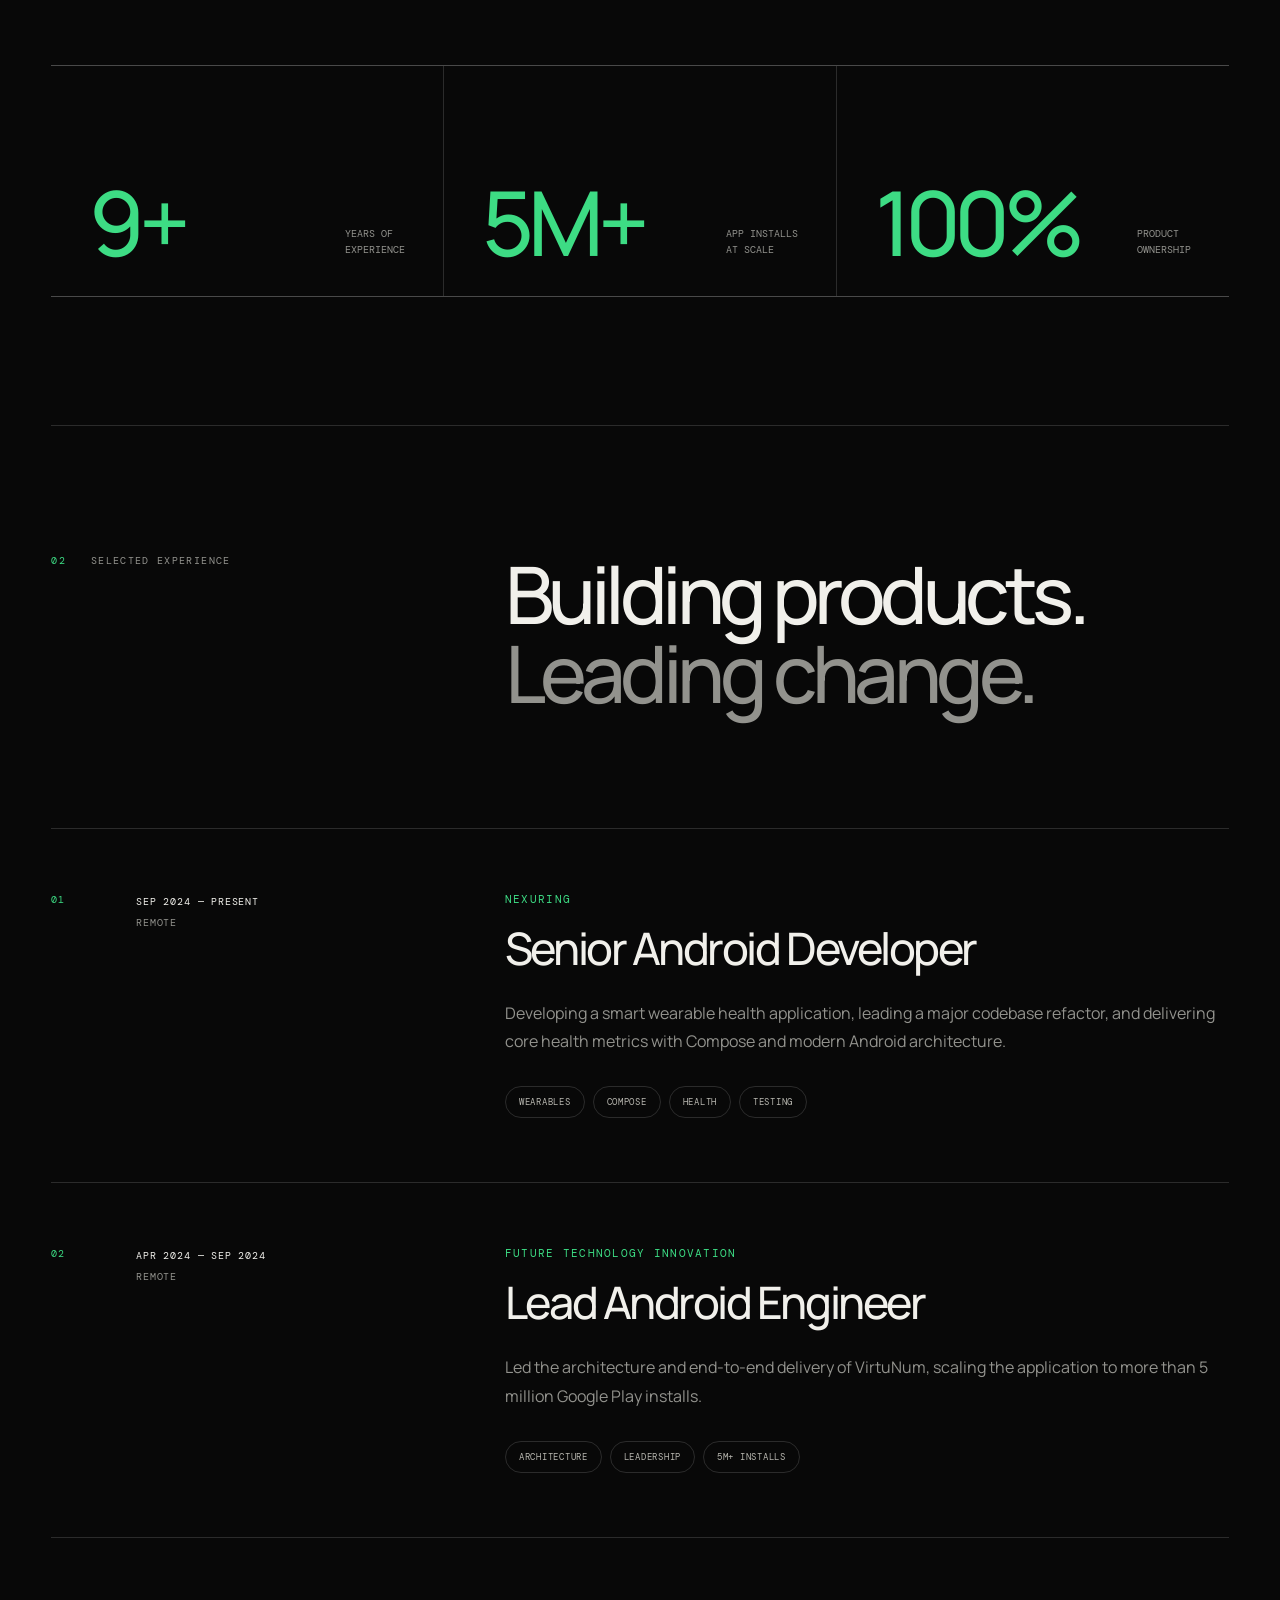
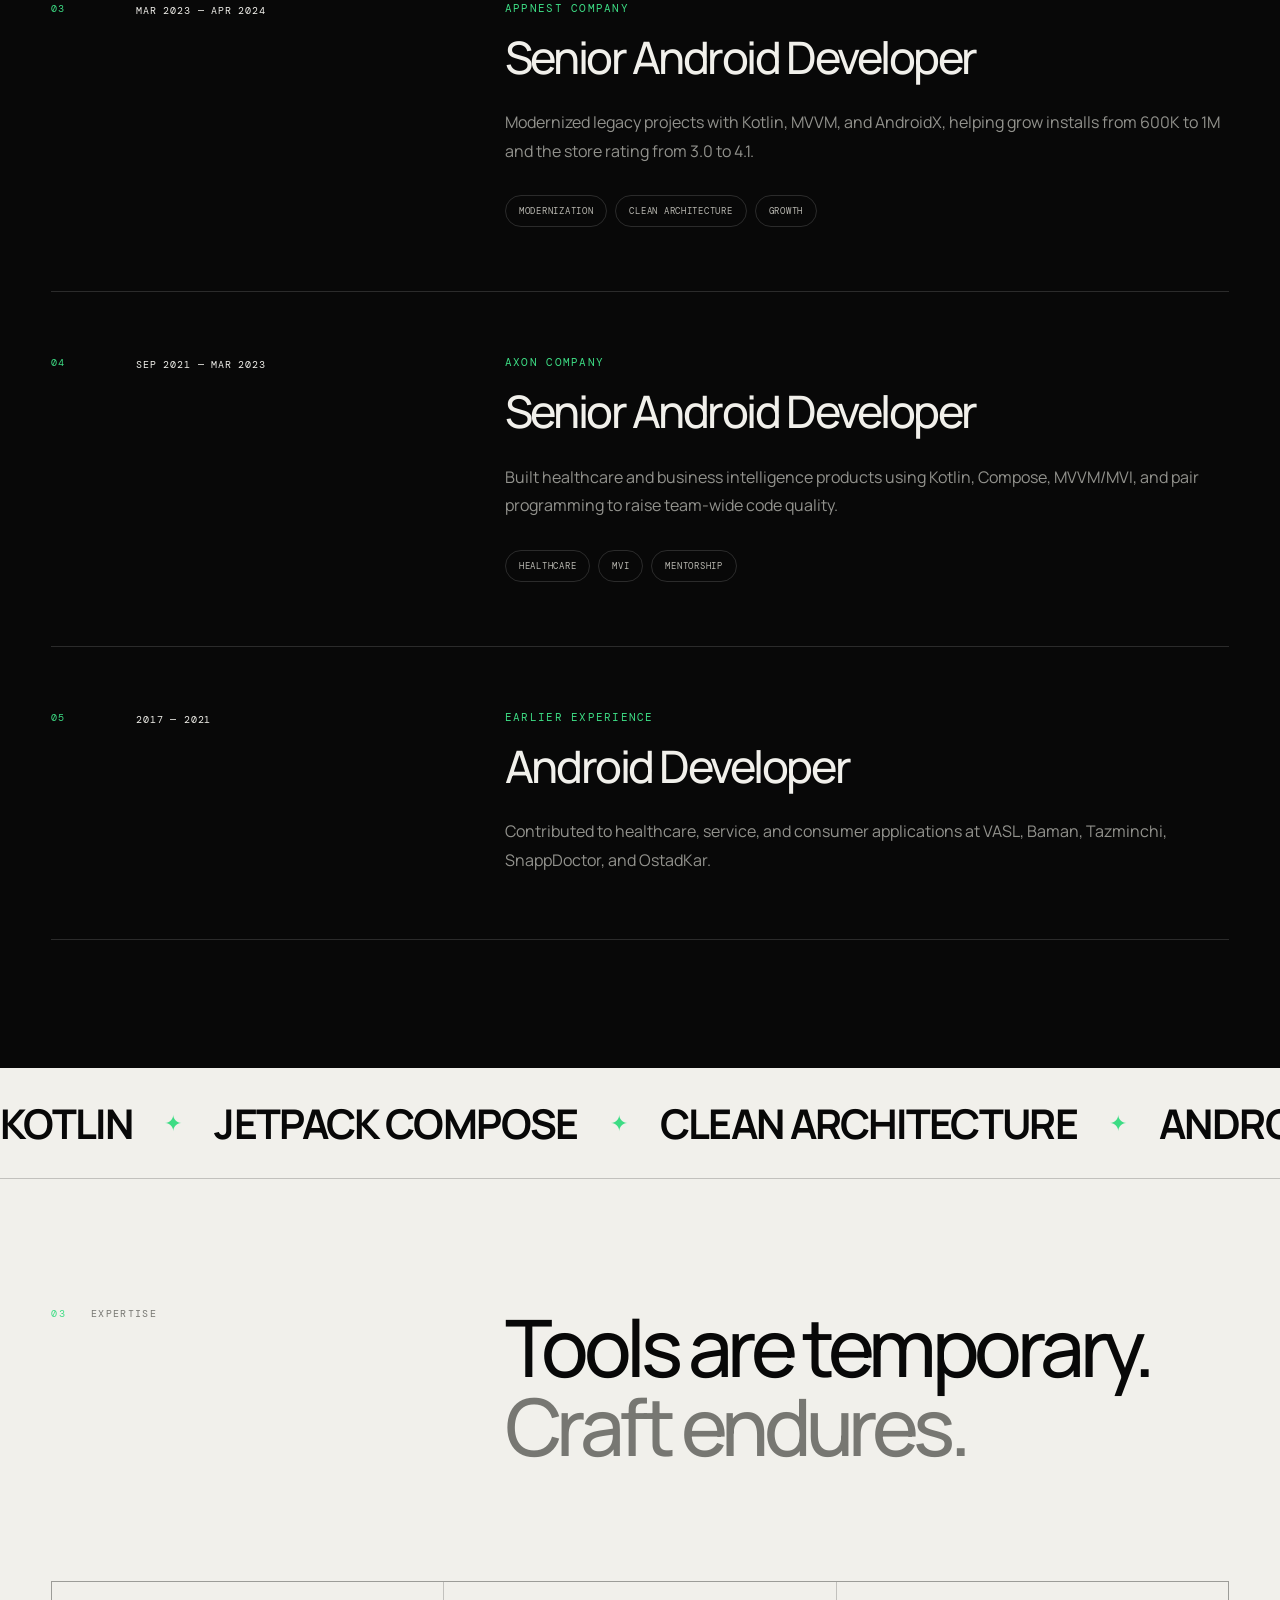
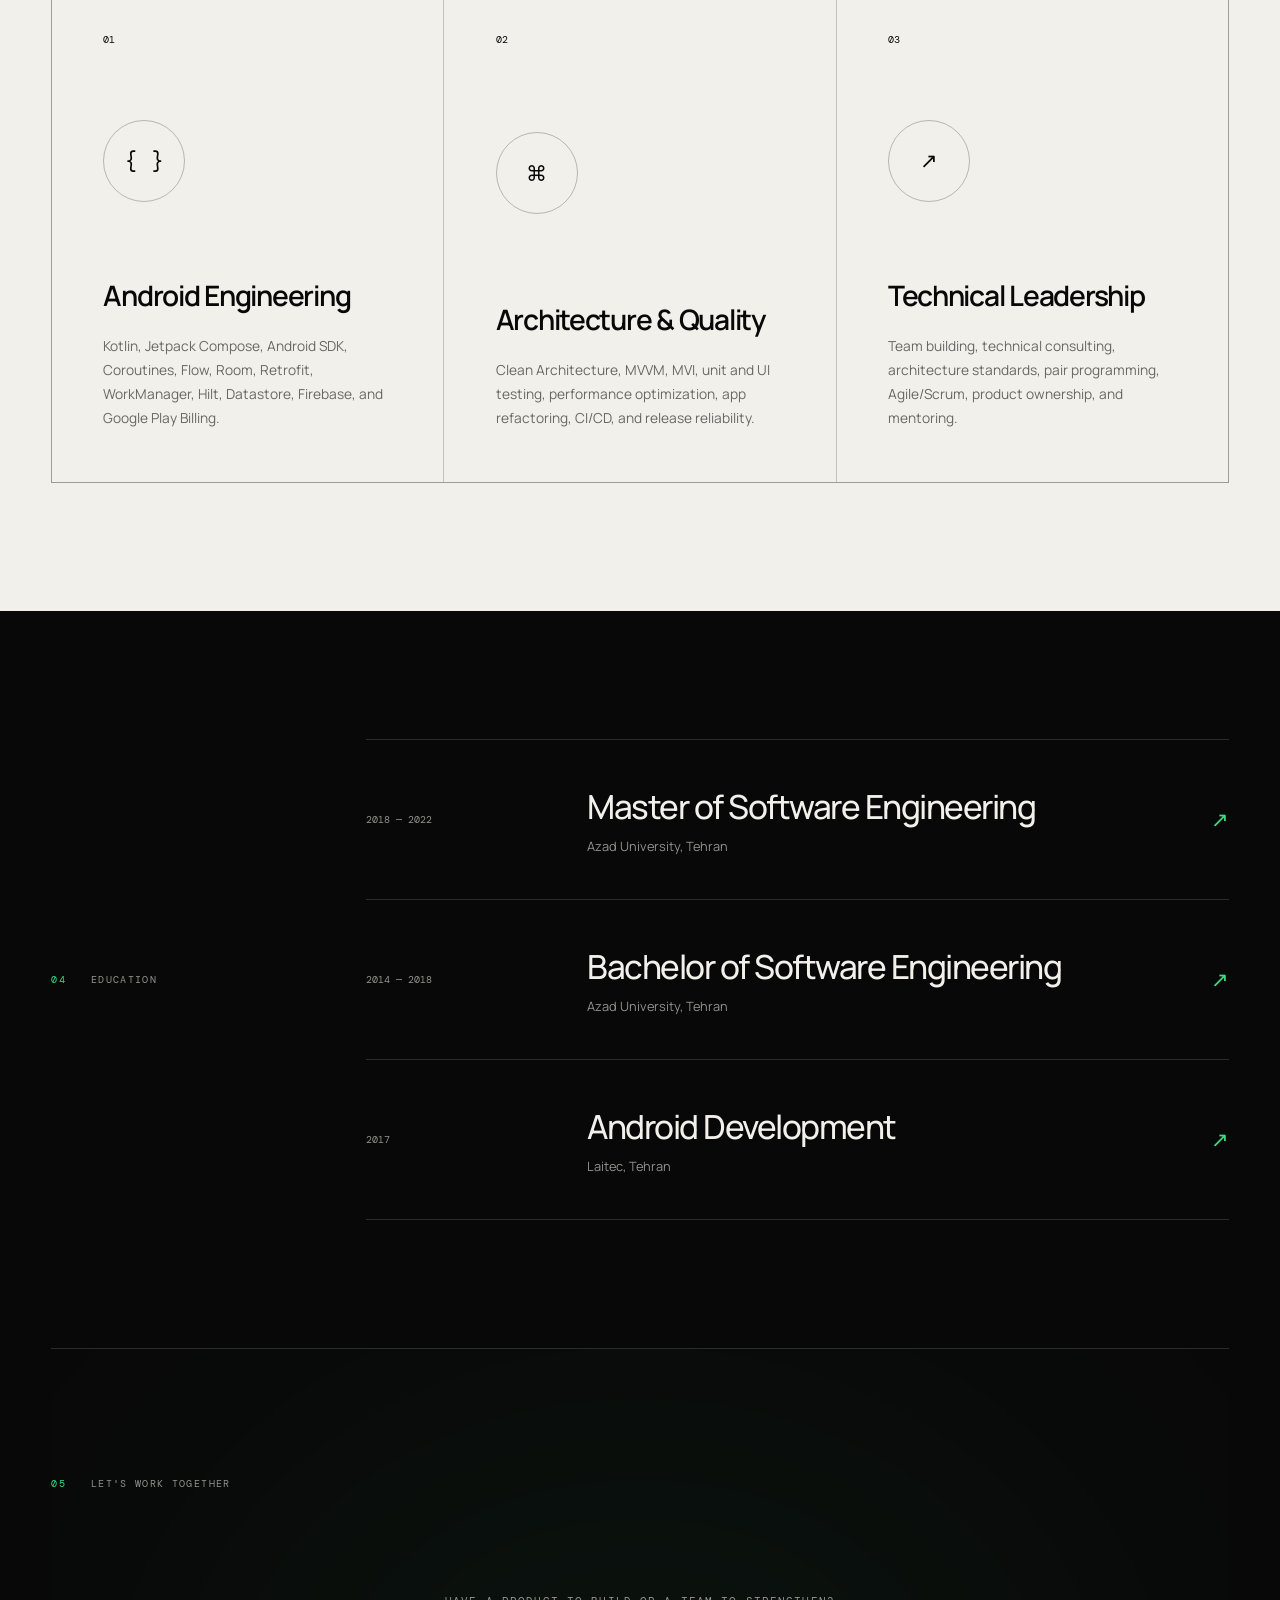
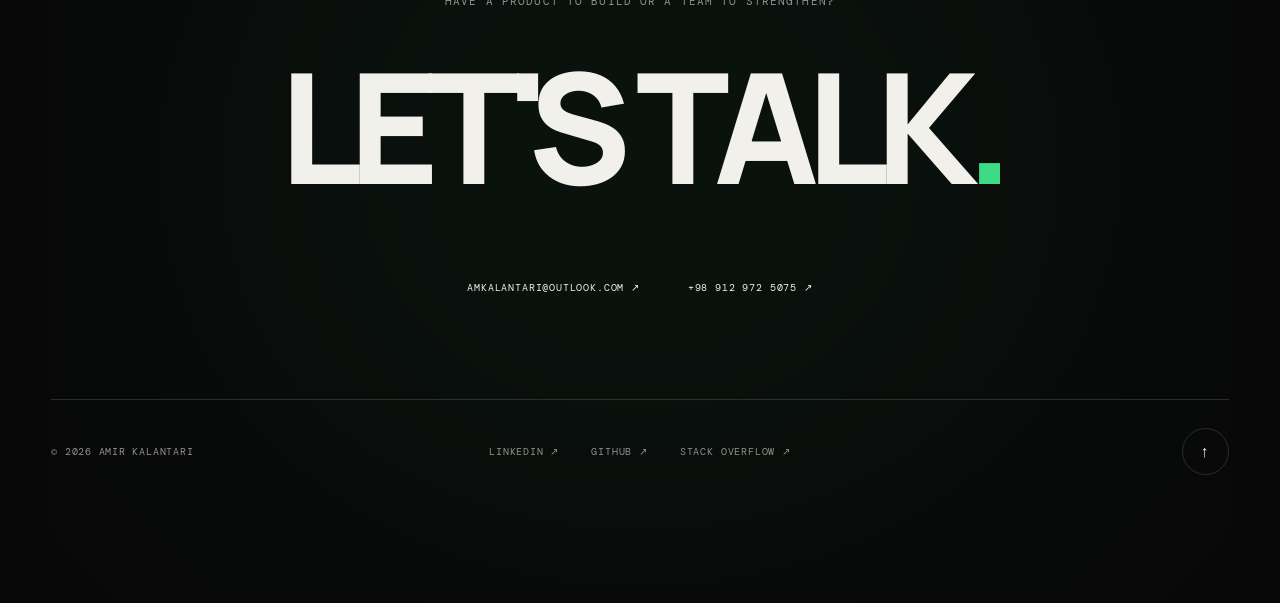
==== commit 8d389733: "Add Android green theme and app navigation" ====
--- a/index.html
+++ b/index.html
@@ -39,10 +39,34 @@
       <a class="logo magnetic" href="#top" aria-label="Go to top">
         <span>AK</span><i></i>
       </a>
-      <nav aria-label="Main navigation">
+      <nav class="main-nav" aria-label="Main navigation">
         <a href="#about">About</a>
         <a href="#experience">Experience</a>
         <a href="#expertise">Expertise</a>
+        <div class="apps-nav">
+          <button
+            class="apps-toggle"
+            type="button"
+            aria-expanded="false"
+            aria-controls="apps-menu"
+          >
+            Apps
+            <span aria-hidden="true">+</span>
+          </button>
+          <div class="apps-menu" id="apps-menu">
+            <p>Android applications</p>
+            <div class="apps-grid">
+              <a href="https://agesnap.amkalantari.com"><span>AS</span>AgeSnap</a>
+              <a href="https://fitindex.amkalantari.com"><span>FI</span>FitIndex BMI</a>
+              <a href="https://loanmate.amkalantari.com"><span>LM</span>LoanMate</a>
+              <a href="https://passforge.amkalantari.com"><span>PF</span>PassForge</a>
+              <a href="https://focuspulse.amkalantari.com"><span>FP</span>FocusPulse</a>
+              <a href="https://qrly.amkalantari.com"><span>QR</span>QRly</a>
+              <a href="https://tiply.amkalantari.com"><span>TP</span>Tiply</a>
+              <a href="https://hydratap.amkalantari.com"><span>HT</span>HydraTap</a>
+            </div>
+          </div>
+        </div>
         <a href="#contact">Contact</a>
       </nav>
       <a class="header-cta magnetic" href="assets/Amir_Kalantari_Resume.pdf" download>
--- a/styles.css
+++ b/styles.css
@@ -5,8 +5,9 @@
   --line: rgba(255, 255, 255, 0.14);
   --text: #f1f0eb;
   --muted: #92928d;
-  --accent: #ff5c35;
-  --accent-bright: #ff7757;
+  --accent: #3ddc84;
+  --accent-bright: #59e99a;
+  --accent-rgb: 61, 220, 132;
   --mono: "DM Mono", monospace;
   --sans: "Manrope", sans-serif;
   --page: min(1600px, calc(100vw - 8vw));
@@ -48,6 +49,12 @@
 
 a {
   text-decoration: none;
+}
+
+button:focus-visible,
+a:focus-visible {
+  outline: 2px solid var(--accent);
+  outline-offset: 5px;
 }
 
 img {
@@ -92,7 +99,7 @@
   width: 58px;
   height: 58px;
   border-color: var(--accent);
-  background: rgba(255, 92, 53, 0.1);
+  background: rgba(var(--accent-rgb), 0.1);
 }
 
 .site-header {
@@ -133,13 +140,14 @@
   box-shadow: 0 0 16px var(--accent);
 }
 
-nav {
+.main-nav {
   display: flex;
   align-items: center;
   gap: clamp(1.5rem, 3vw, 3.5rem);
 }
 
-nav a,
+.main-nav > a,
+.apps-toggle,
 .header-cta {
   position: relative;
   font-family: var(--mono);
@@ -148,7 +156,8 @@
   letter-spacing: 0.13em;
 }
 
-nav a::after {
+.main-nav > a::after,
+.apps-toggle::after {
   content: "";
   position: absolute;
   right: 0;
@@ -161,9 +170,110 @@
   transition: transform 0.35s ease;
 }
 
-nav a:hover::after {
+.main-nav > a:hover::after,
+.apps-toggle:hover::after,
+.apps-nav.is-open .apps-toggle::after {
   transform: scaleX(1);
   transform-origin: left;
+}
+
+.apps-nav {
+  position: relative;
+}
+
+.apps-toggle {
+  padding: 0;
+  border: 0;
+  background: transparent;
+  cursor: pointer;
+}
+
+.apps-toggle > span {
+  display: inline-block;
+  margin-left: 5px;
+  color: var(--accent);
+  font-size: 0.9rem;
+  transition: transform 0.25s ease;
+}
+
+.apps-nav.is-open .apps-toggle > span {
+  transform: rotate(45deg);
+}
+
+.apps-menu {
+  position: absolute;
+  top: calc(100% + 24px);
+  left: 50%;
+  width: min(520px, calc(100vw - 48px));
+  padding: 18px;
+  border: 1px solid var(--line);
+  border-radius: 18px;
+  background: rgba(14, 14, 14, 0.96);
+  box-shadow: 0 24px 70px rgba(0, 0, 0, 0.5);
+  opacity: 0;
+  pointer-events: none;
+  transform: translate(-50%, -8px);
+  transition: opacity 0.25s ease, transform 0.25s ease;
+  backdrop-filter: blur(22px);
+}
+
+.apps-nav.is-open .apps-menu {
+  opacity: 1;
+  pointer-events: auto;
+  transform: translate(-50%, 0);
+}
+
+.apps-menu > p {
+  margin: 0 0 13px;
+  color: var(--muted);
+  font-family: var(--mono);
+  font-size: 0.58rem;
+  text-transform: uppercase;
+  letter-spacing: 0.13em;
+}
+
+.apps-grid {
+  display: grid;
+  grid-template-columns: repeat(2, minmax(0, 1fr));
+  gap: 7px;
+}
+
+.apps-grid a {
+  display: flex;
+  align-items: center;
+  gap: 11px;
+  min-width: 0;
+  padding: 10px;
+  border-radius: 10px;
+  font-family: var(--sans);
+  font-size: 0.78rem;
+  font-weight: 600;
+  letter-spacing: -0.01em;
+  text-transform: none;
+  transition: color 0.2s, background 0.2s;
+}
+
+.apps-grid a::after {
+  display: none;
+}
+
+.apps-grid a:hover {
+  color: var(--accent);
+  background: rgba(var(--accent-rgb), 0.08);
+}
+
+.apps-grid a span {
+  flex: 0 0 30px;
+  width: 30px;
+  height: 30px;
+  display: grid;
+  place-items: center;
+  border: 1px solid rgba(var(--accent-rgb), 0.24);
+  border-radius: 9px;
+  background: rgba(var(--accent-rgb), 0.08);
+  color: var(--accent);
+  font-family: var(--mono);
+  font-size: 0.55rem;
 }
 
 .header-cta {
@@ -229,7 +339,7 @@
   width: 58vw;
   height: 58vw;
   border-radius: 50%;
-  background: radial-gradient(circle, rgba(255, 92, 53, 0.1), transparent 65%);
+  background: radial-gradient(circle, rgba(var(--accent-rgb), 0.1), transparent 65%);
 }
 
 .hero-orbit {
@@ -291,8 +401,8 @@
   width: 7px;
   height: 7px;
   border-radius: 50%;
-  background: #70da81;
-  box-shadow: 0 0 0 0 rgba(112, 218, 129, 0.5);
+  background: var(--accent);
+  box-shadow: 0 0 0 0 rgba(var(--accent-rgb), 0.5);
   animation: pulse 2s infinite;
 }
 
@@ -989,10 +1099,10 @@
 
 @keyframes pulse {
   70% {
-    box-shadow: 0 0 0 8px rgba(112, 218, 129, 0);
+    box-shadow: 0 0 0 8px rgba(var(--accent-rgb), 0);
   }
   100% {
-    box-shadow: 0 0 0 0 rgba(112, 218, 129, 0);
+    box-shadow: 0 0 0 0 rgba(var(--accent-rgb), 0);
   }
 }
 
@@ -1030,7 +1140,7 @@
     padding: 0 24px;
   }
 
-  nav {
+  .main-nav {
     position: fixed;
     top: 0;
     right: -100vw;
@@ -1040,11 +1150,13 @@
     flex-direction: column;
     align-items: flex-start;
     gap: 2.4rem;
+    overflow-y: auto;
     background: #101010;
     transition: right 0.45s cubic-bezier(0.16, 1, 0.3, 1);
   }
 
-  nav a {
+  .main-nav > a,
+  .apps-toggle {
     font-family: var(--sans);
     font-size: 2rem;
     font-weight: 600;
@@ -1052,8 +1164,52 @@
     text-transform: none;
   }
 
-  .menu-open nav {
+  .menu-open .main-nav {
     right: 0;
+  }
+
+  .apps-nav {
+    width: 100%;
+  }
+
+  .apps-toggle {
+    width: 100%;
+    text-align: left;
+  }
+
+  .apps-toggle > span {
+    float: right;
+    margin-top: 8px;
+    font-size: 1.5rem;
+  }
+
+  .apps-menu {
+    position: static;
+    width: 100%;
+    max-height: 0;
+    padding: 0;
+    overflow: hidden;
+    border: 0;
+    border-radius: 0;
+    background: transparent;
+    box-shadow: none;
+    opacity: 1;
+    pointer-events: auto;
+    transform: none;
+    transition: max-height 0.35s ease, padding 0.35s ease;
+    backdrop-filter: none;
+  }
+
+  .apps-nav.is-open .apps-menu {
+    max-height: 430px;
+    padding-top: 20px;
+    transform: none;
+  }
+
+  .apps-grid a {
+    padding: 9px 0;
+    color: var(--muted);
+    font-size: 0.78rem;
   }
 
   .header-cta {
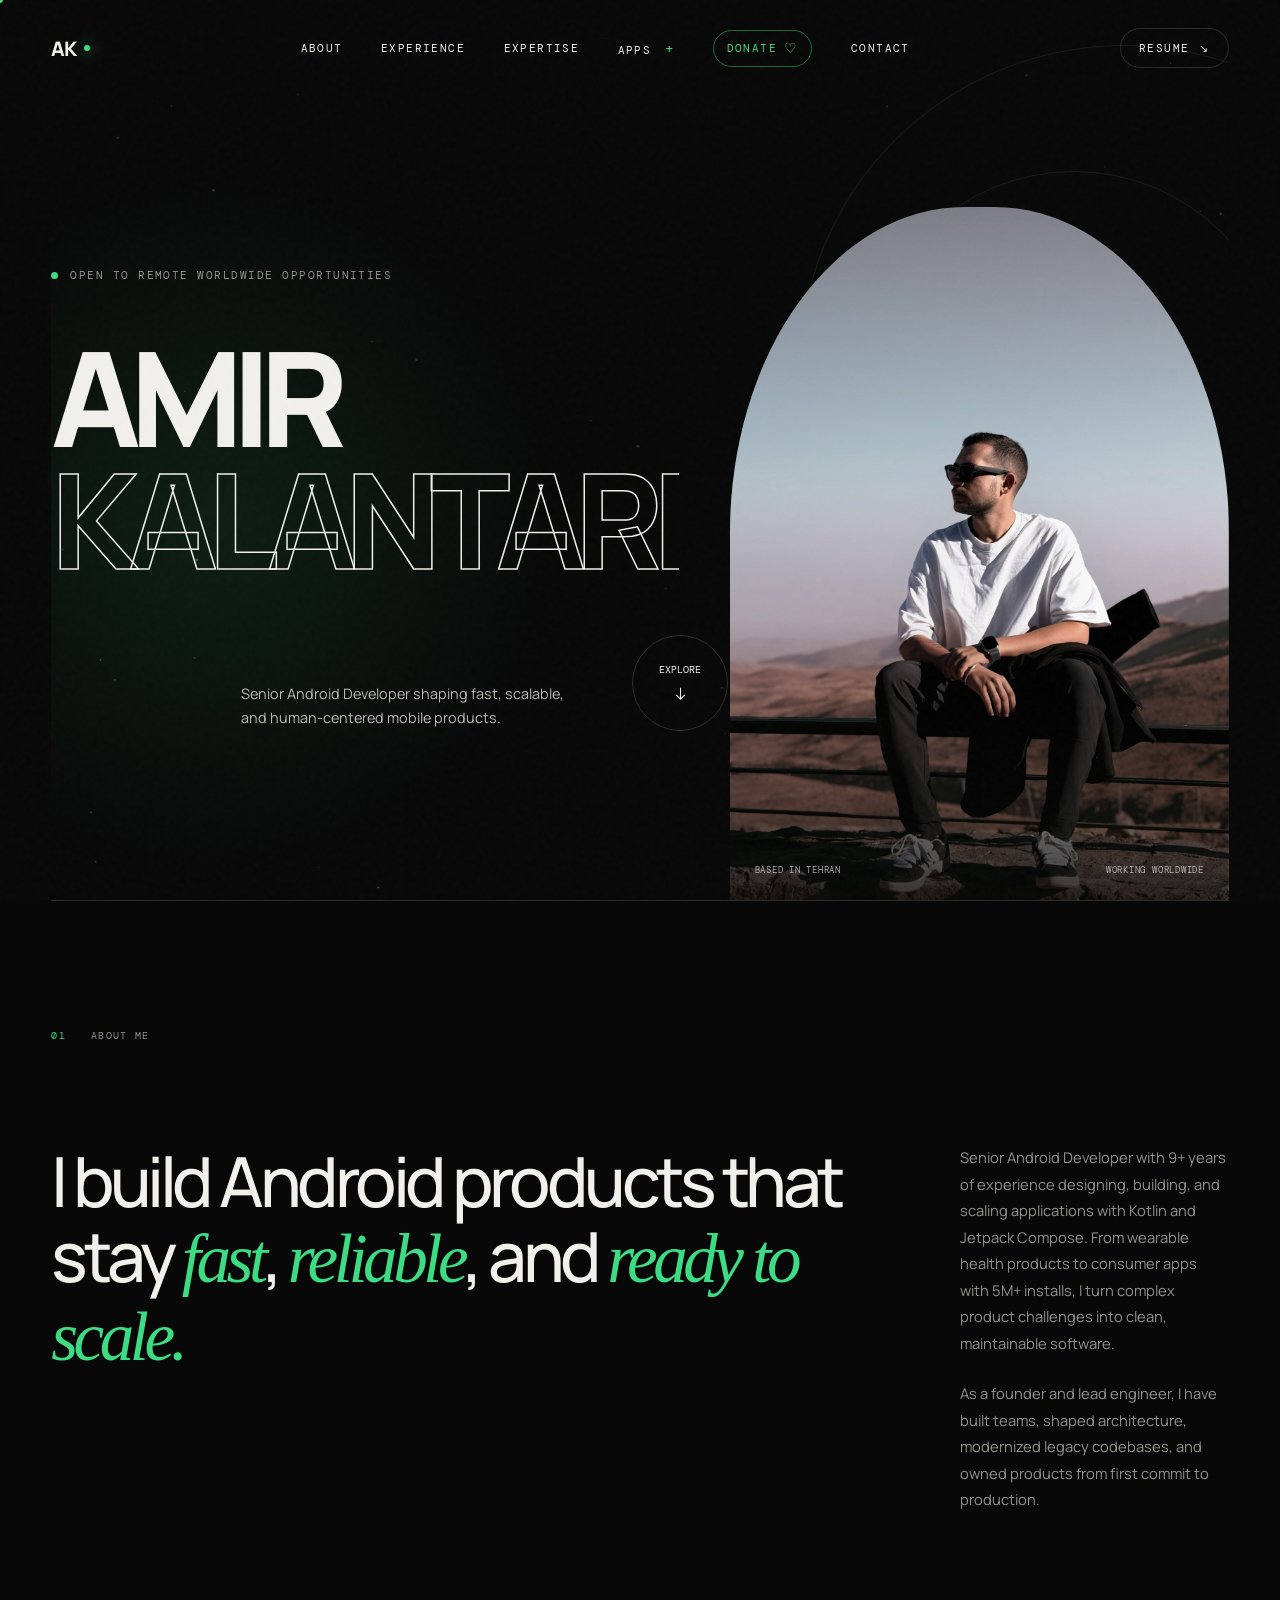
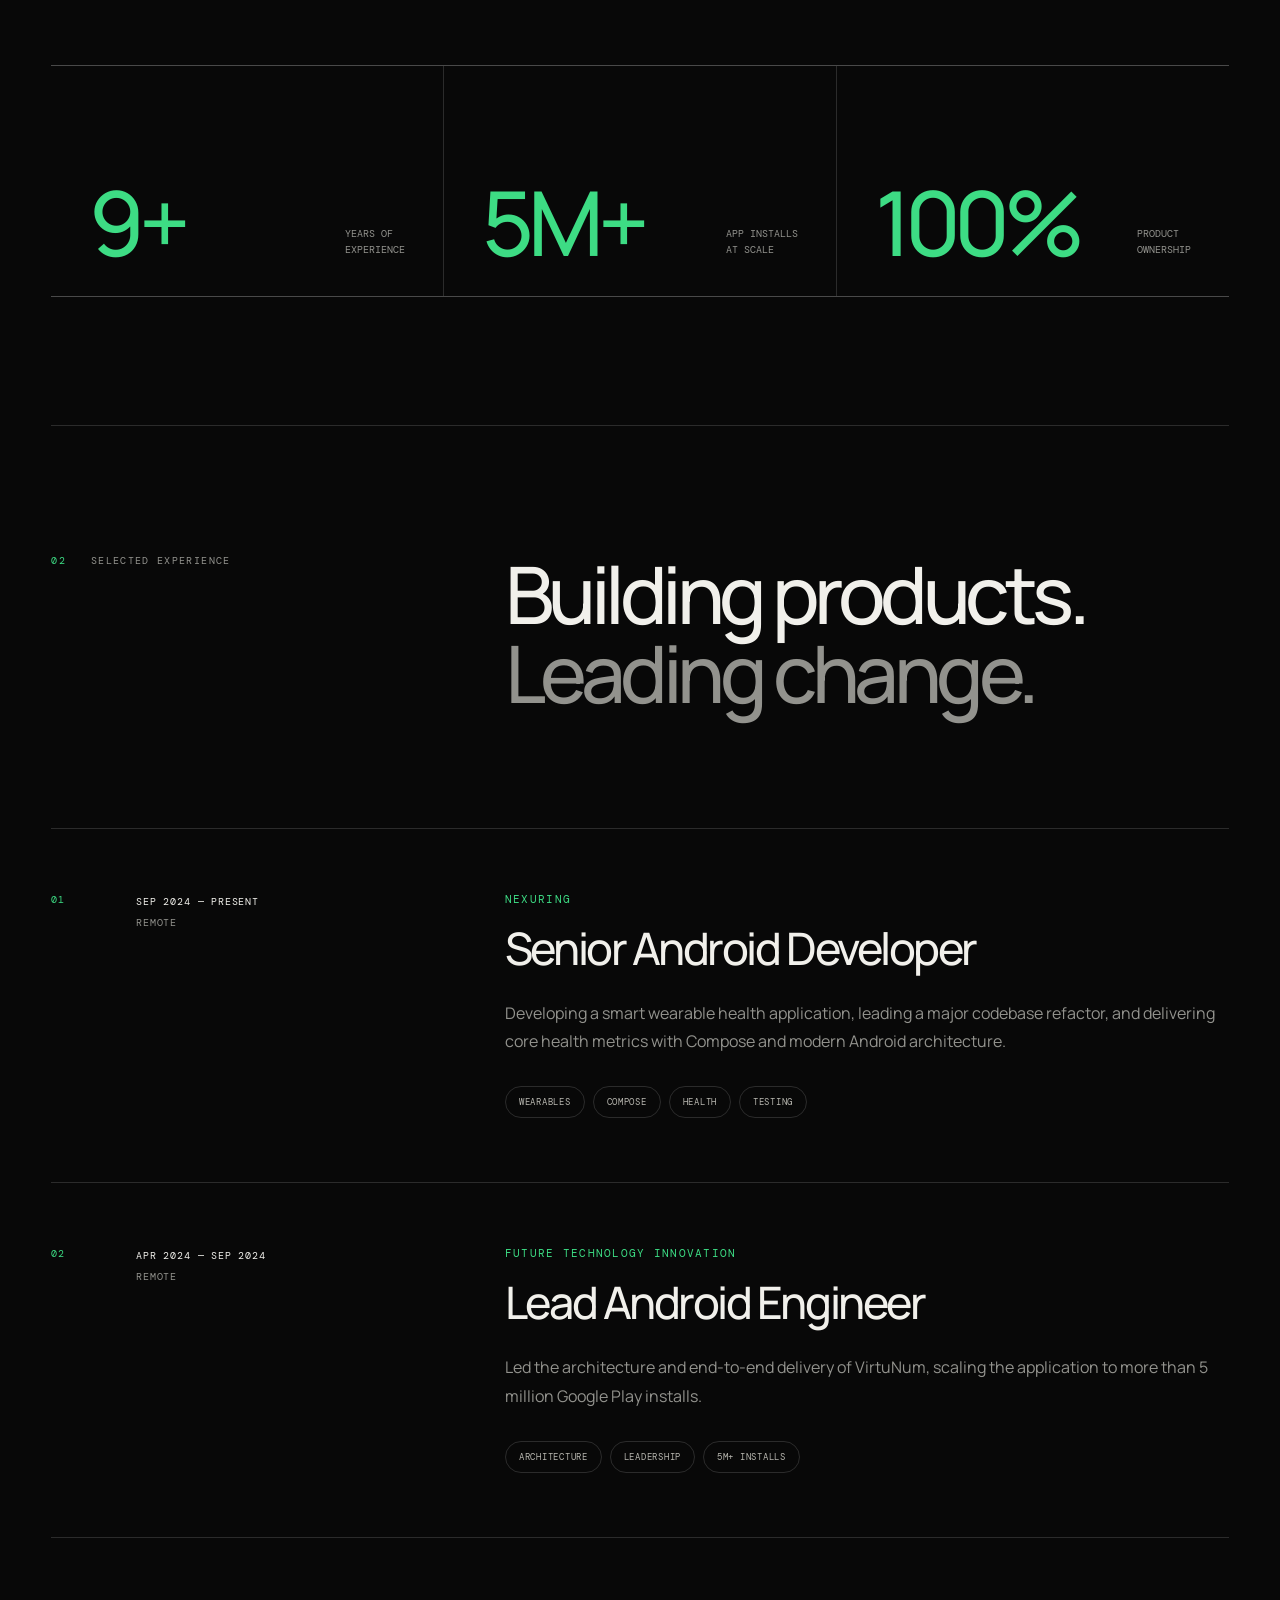
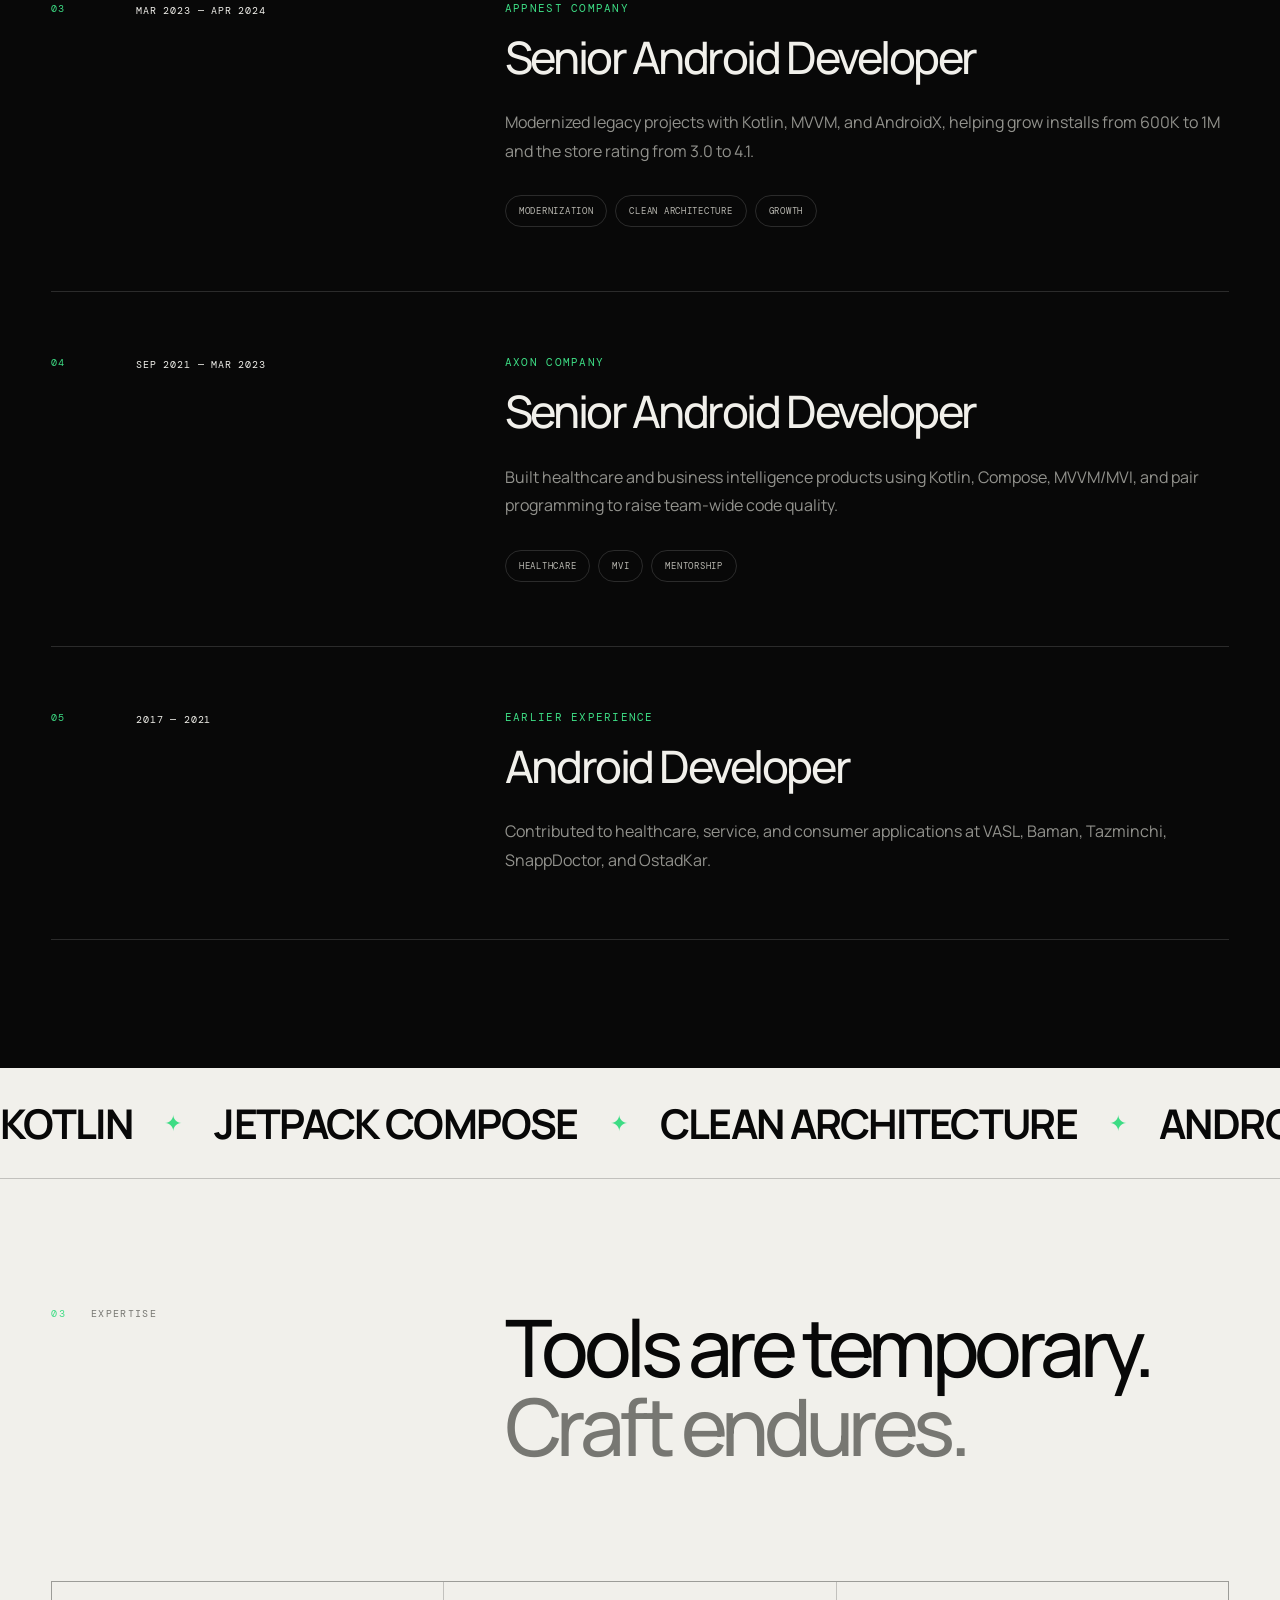
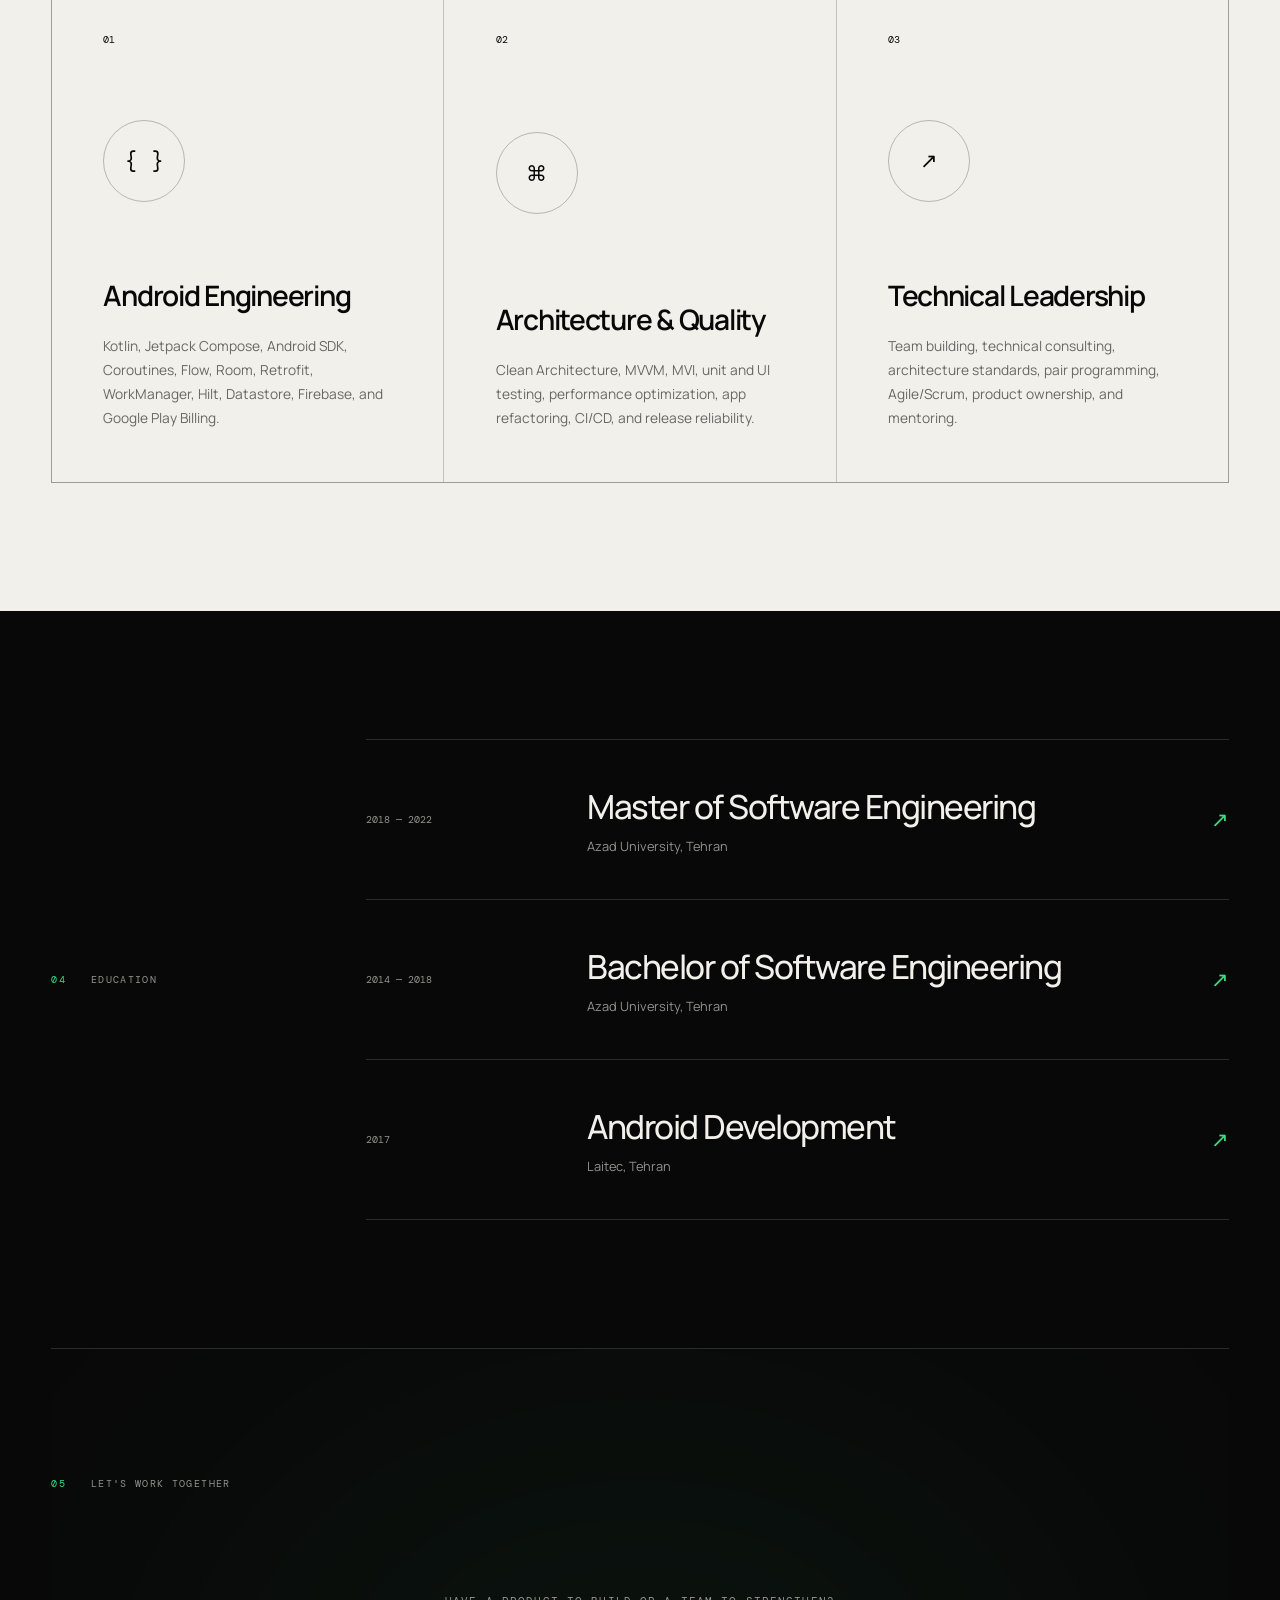
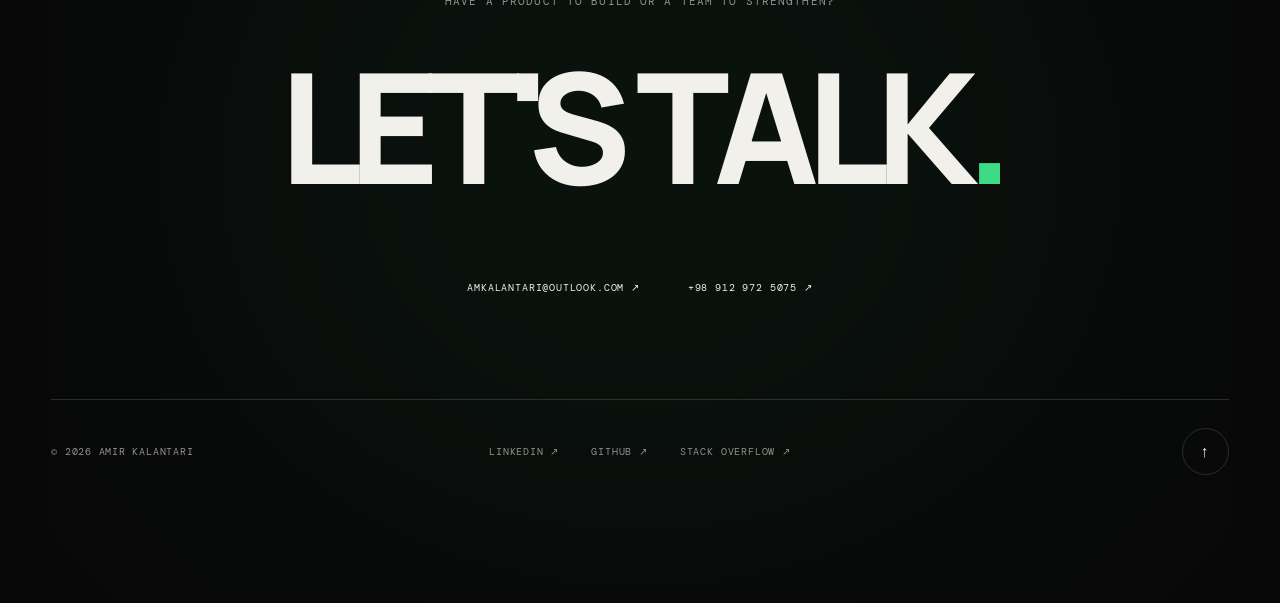
==== commit 4b89fa63: "Add USDT donation page" ====
--- a/index.html
+++ b/index.html
@@ -67,6 +67,10 @@
             </div>
           </div>
         </div>
+        <a class="donate-nav-link" href="/donate">
+          Donate
+          <span aria-hidden="true">♡</span>
+        </a>
         <a href="#contact">Contact</a>
       </nav>
       <a class="header-cta magnetic" href="assets/Amir_Kalantari_Resume.pdf" download>
--- a/styles.css
+++ b/styles.css
@@ -154,6 +154,31 @@
   font-size: 0.68rem;
   text-transform: uppercase;
   letter-spacing: 0.13em;
+}
+
+.main-nav > .donate-nav-link {
+  display: flex;
+  align-items: center;
+  gap: 7px;
+  padding: 9px 13px;
+  border: 1px solid rgba(var(--accent-rgb), 0.45);
+  border-radius: 999px;
+  color: var(--accent);
+  transition: color 0.25s, background 0.25s, box-shadow 0.25s;
+}
+
+.main-nav > .donate-nav-link::after {
+  display: none;
+}
+
+.main-nav > .donate-nav-link:hover {
+  color: #07150d;
+  background: var(--accent);
+  box-shadow: 0 0 24px rgba(var(--accent-rgb), 0.22);
+}
+
+.donate-nav-link span {
+  font-size: 0.85rem;
 }
 
 .main-nav > a::after,
@@ -1164,6 +1189,15 @@
     text-transform: none;
   }
 
+  .main-nav > .donate-nav-link {
+    width: 100%;
+    justify-content: space-between;
+    padding: 16px 18px;
+    border-color: rgba(var(--accent-rgb), 0.35);
+    font-size: 1.35rem;
+    letter-spacing: -0.03em;
+  }
+
   .menu-open .main-nav {
     right: 0;
   }
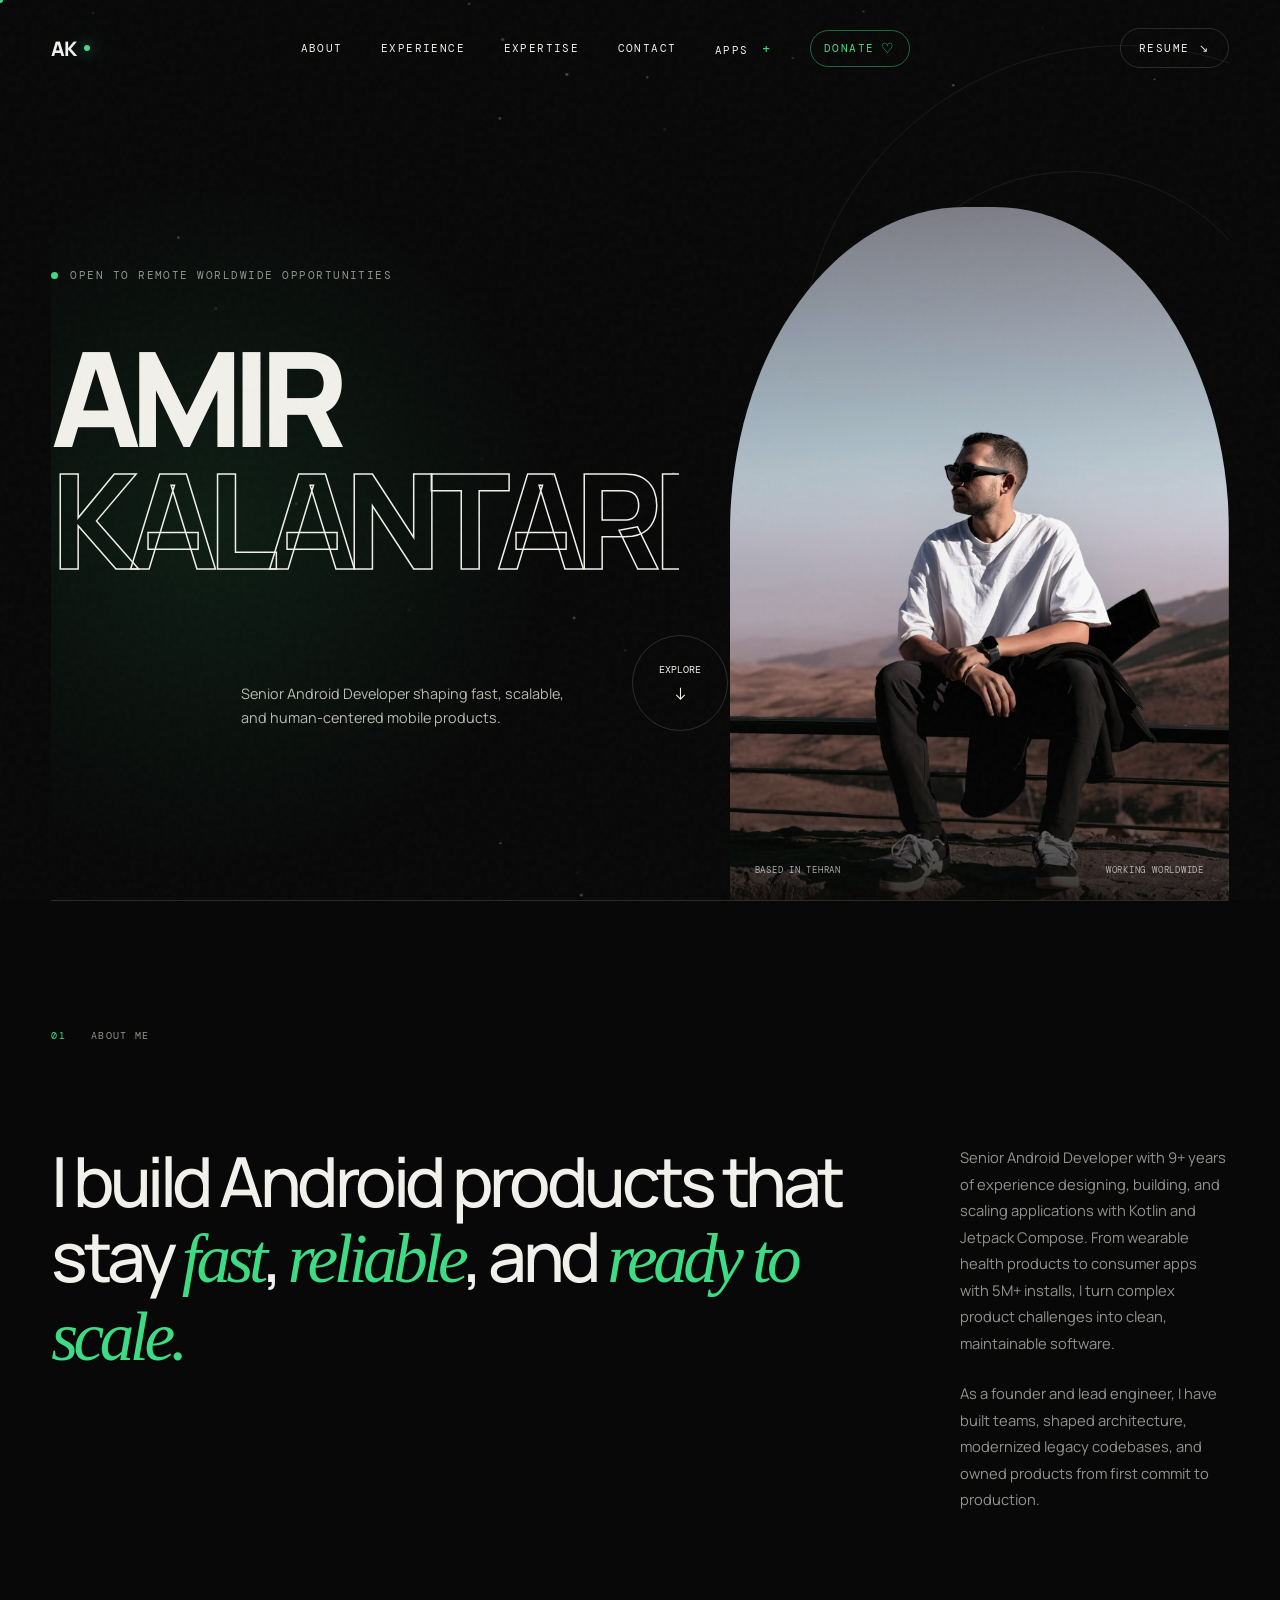
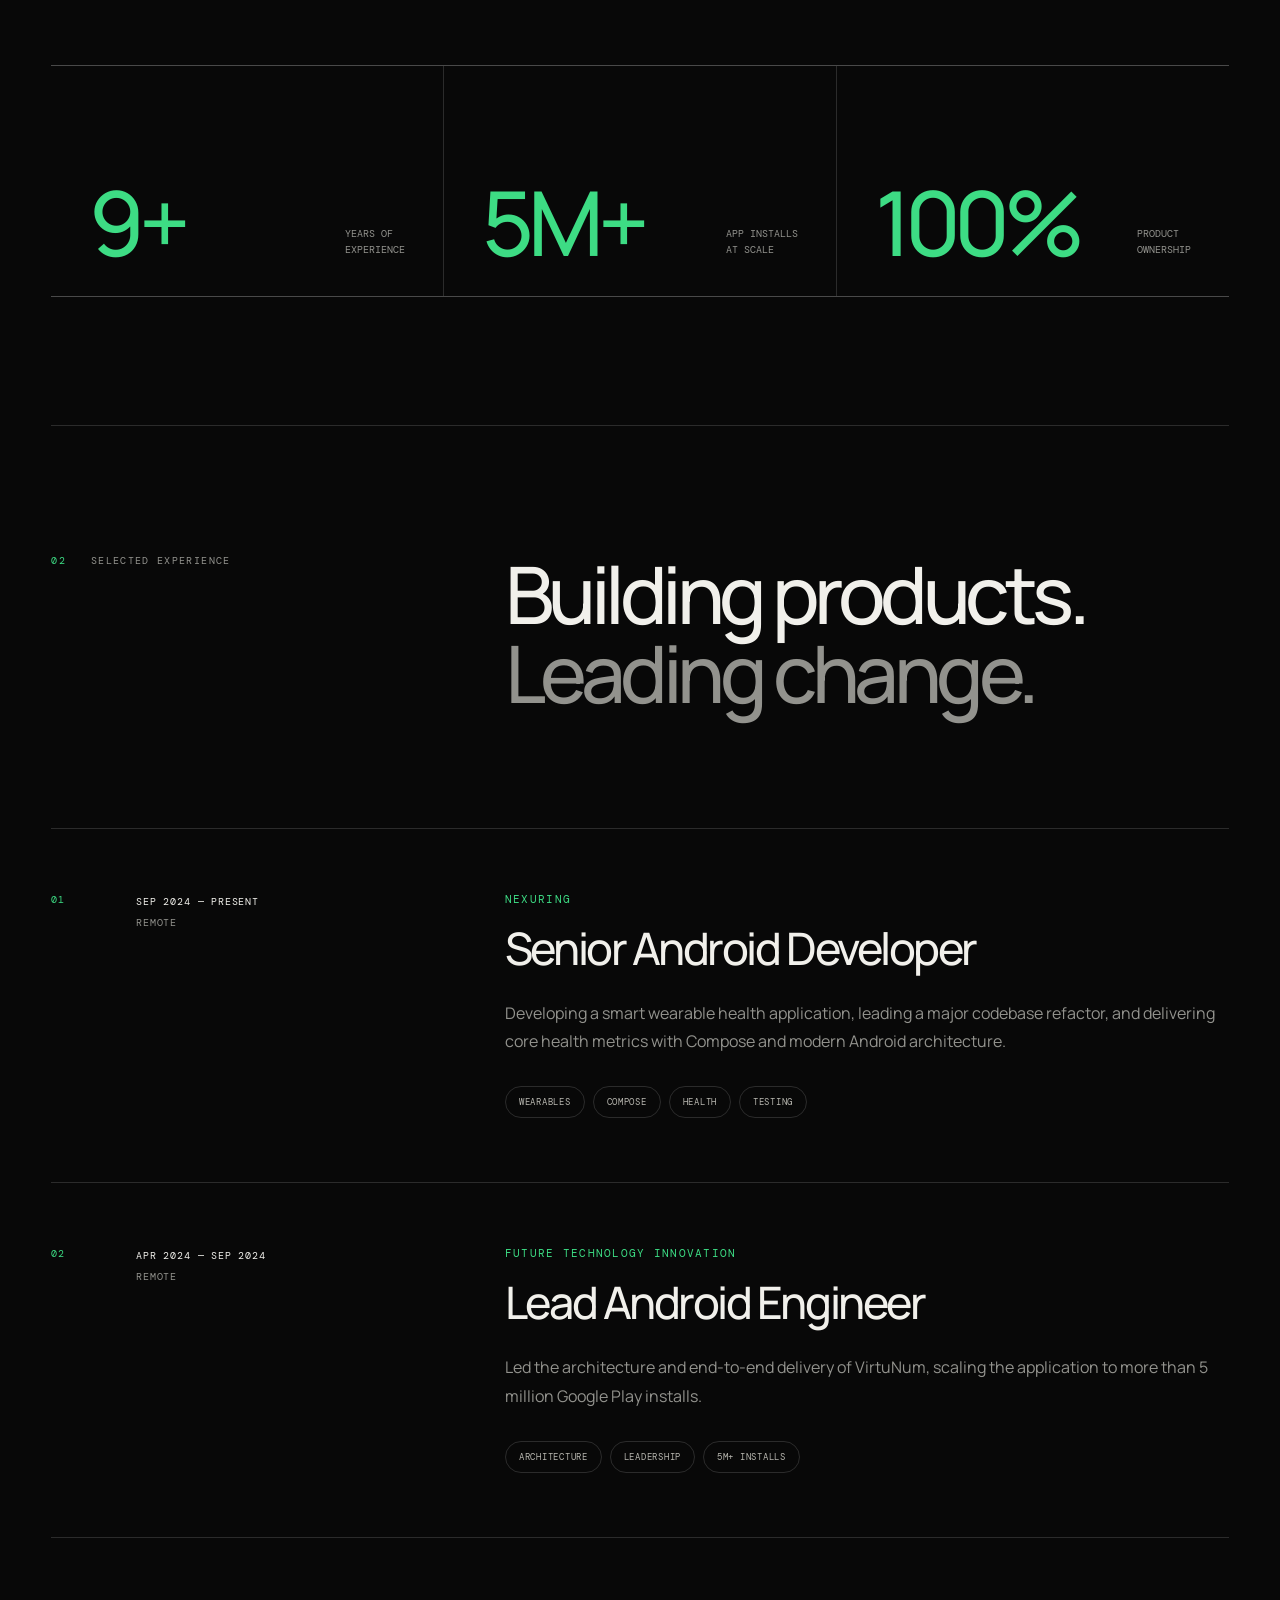
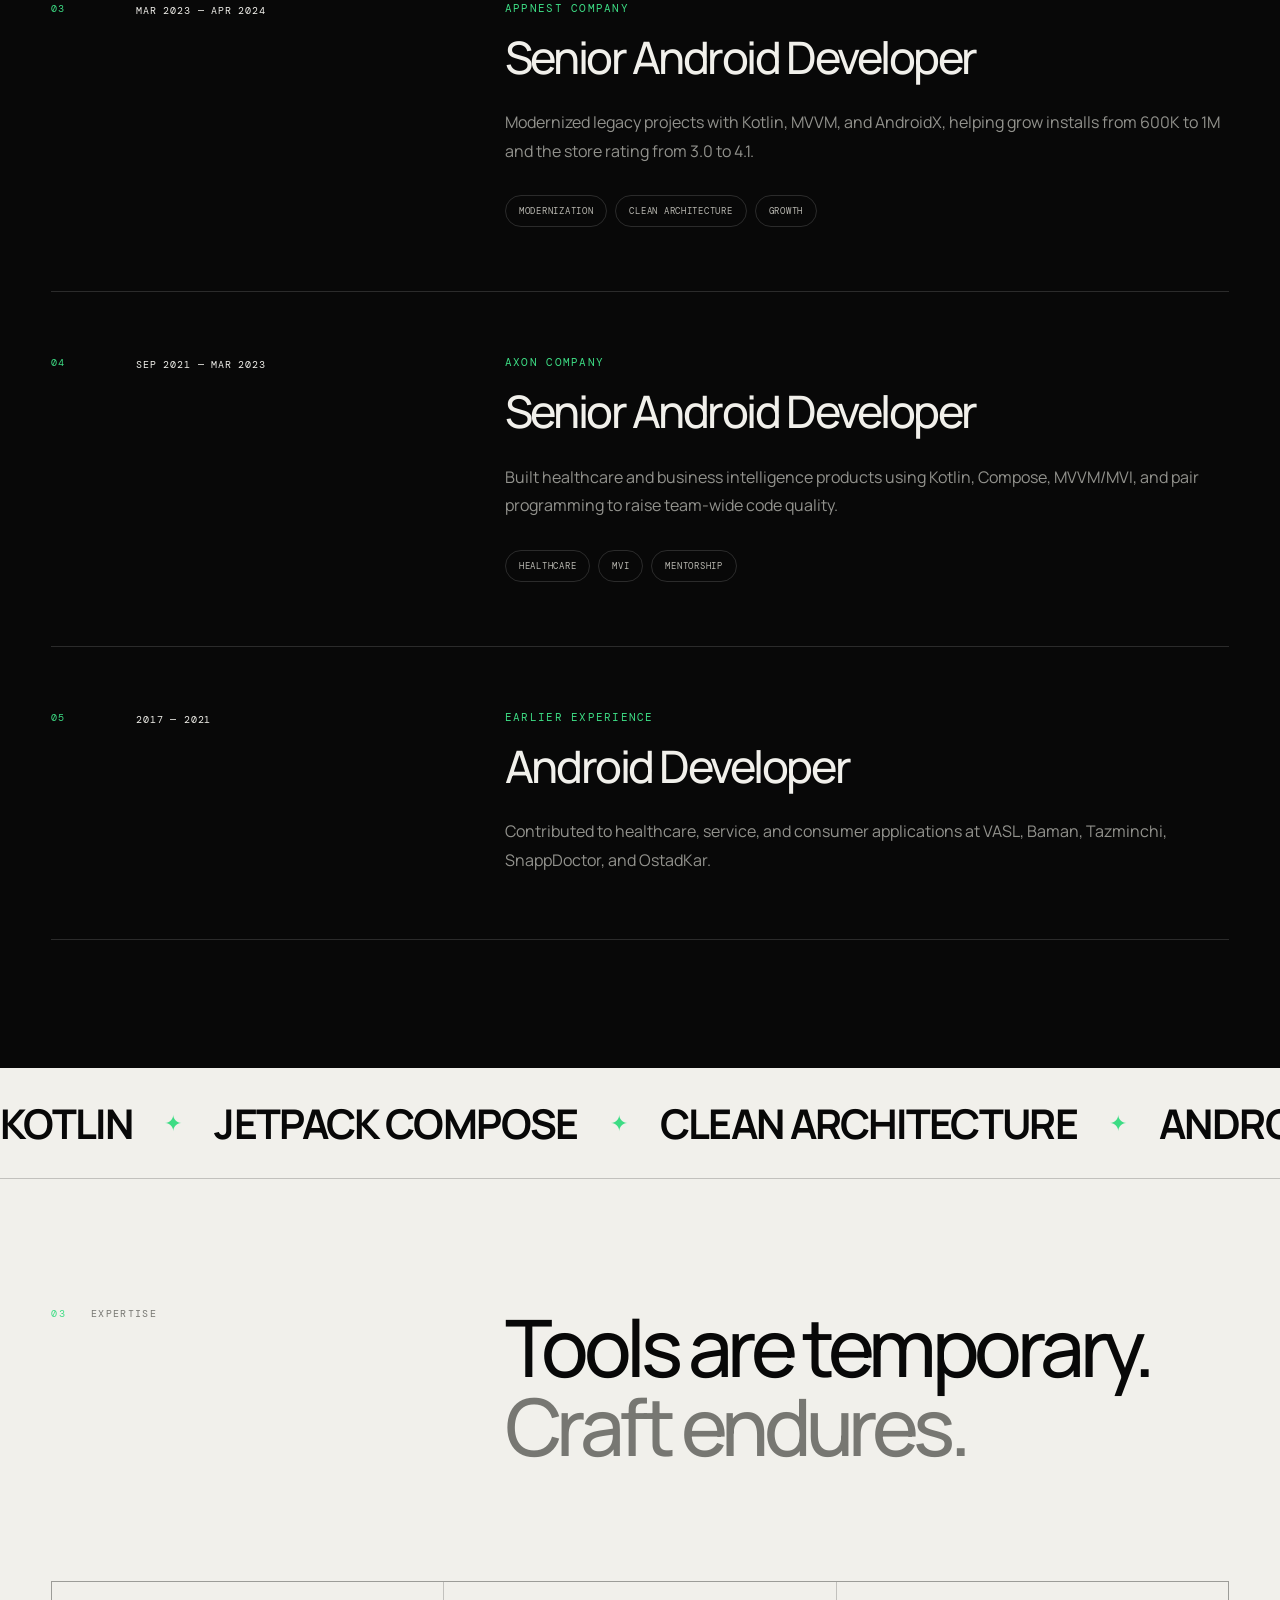
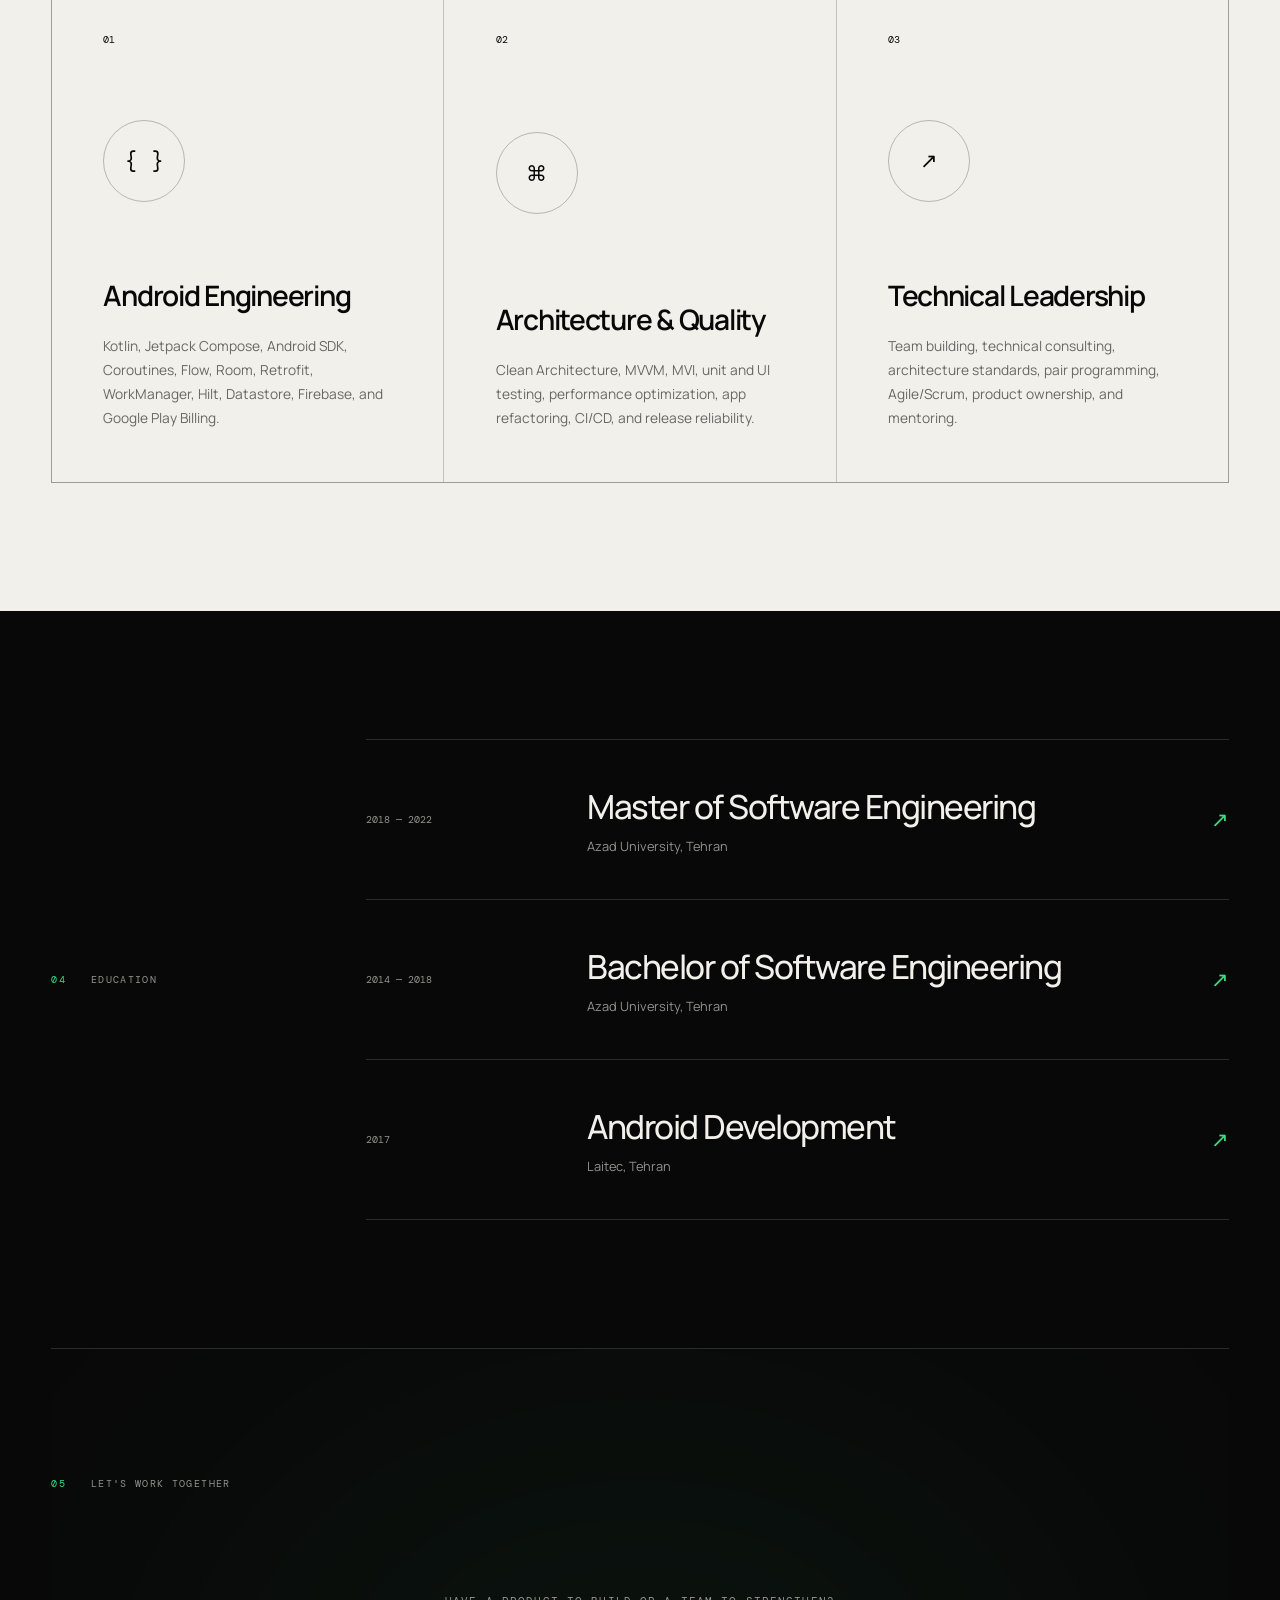
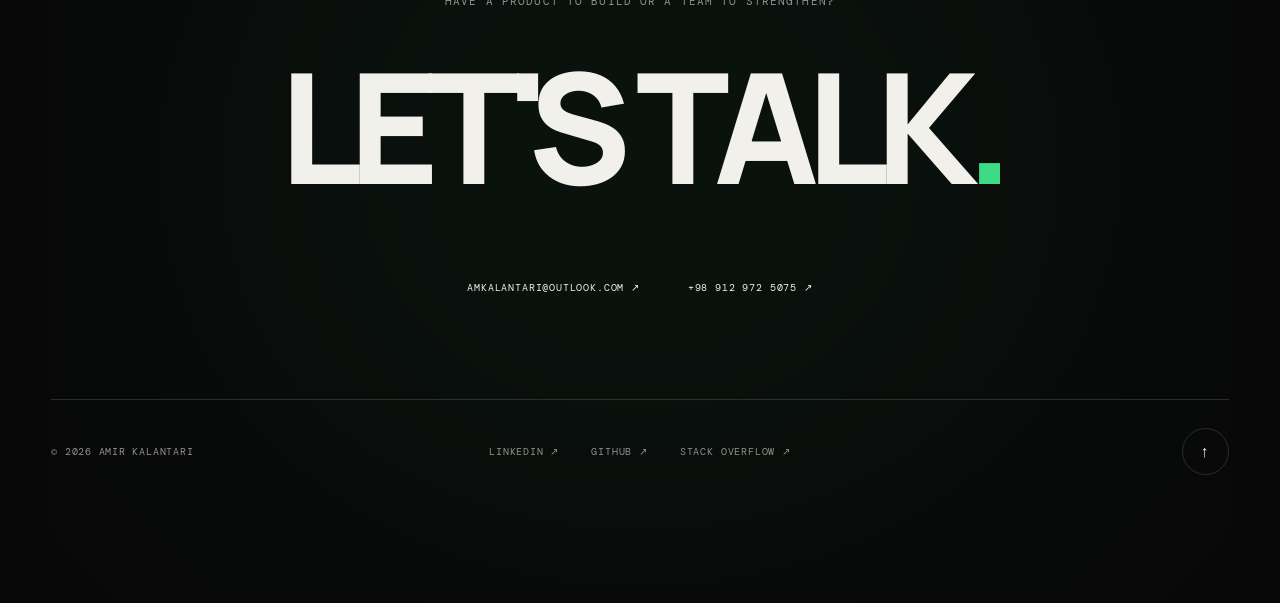
==== commit 0d96e2b2: "Reorder main navigation links" ====
--- a/index.html
+++ b/index.html
@@ -43,6 +43,7 @@
         <a href="#about">About</a>
         <a href="#experience">Experience</a>
         <a href="#expertise">Expertise</a>
+        <a href="#contact">Contact</a>
         <div class="apps-nav">
           <button
             class="apps-toggle"
@@ -71,7 +72,6 @@
           Donate
           <span aria-hidden="true">♡</span>
         </a>
-        <a href="#contact">Contact</a>
       </nav>
       <a class="header-cta magnetic" href="assets/Amir_Kalantari_Resume.pdf" download>
         Resume
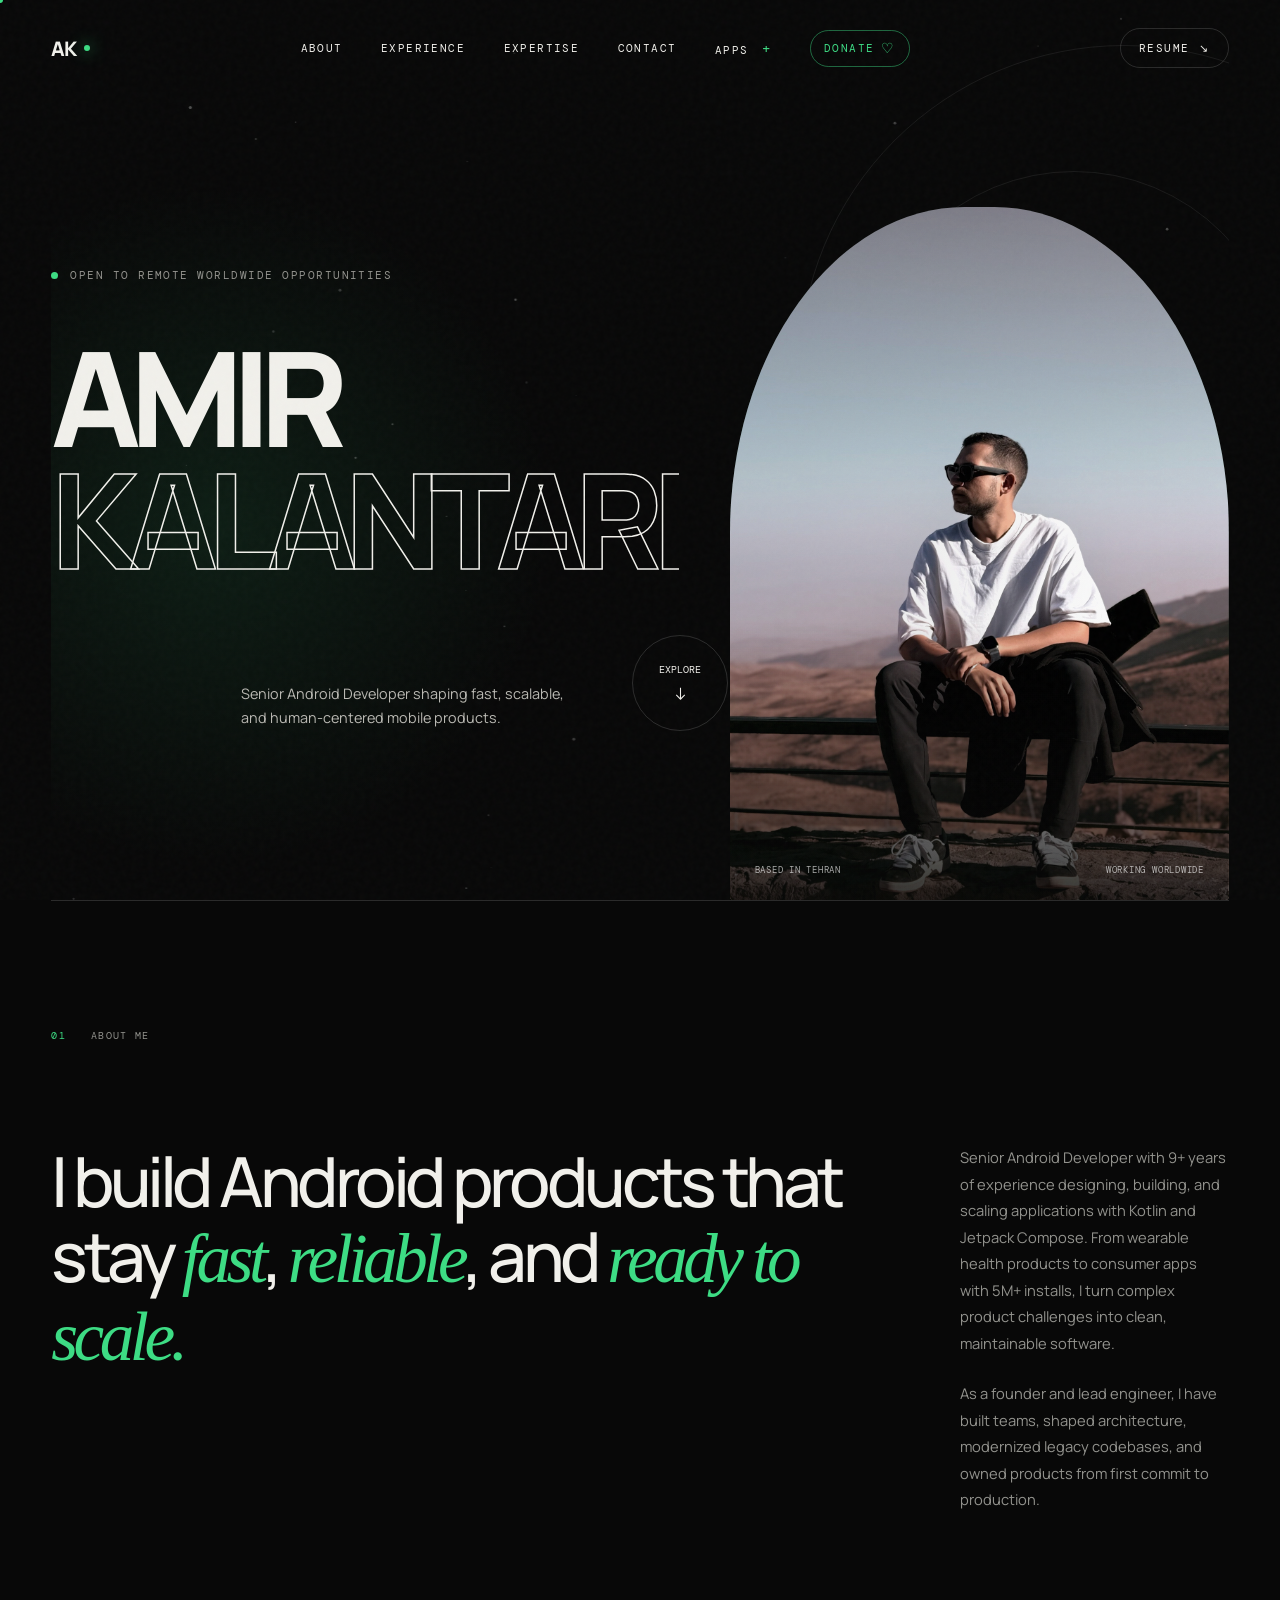
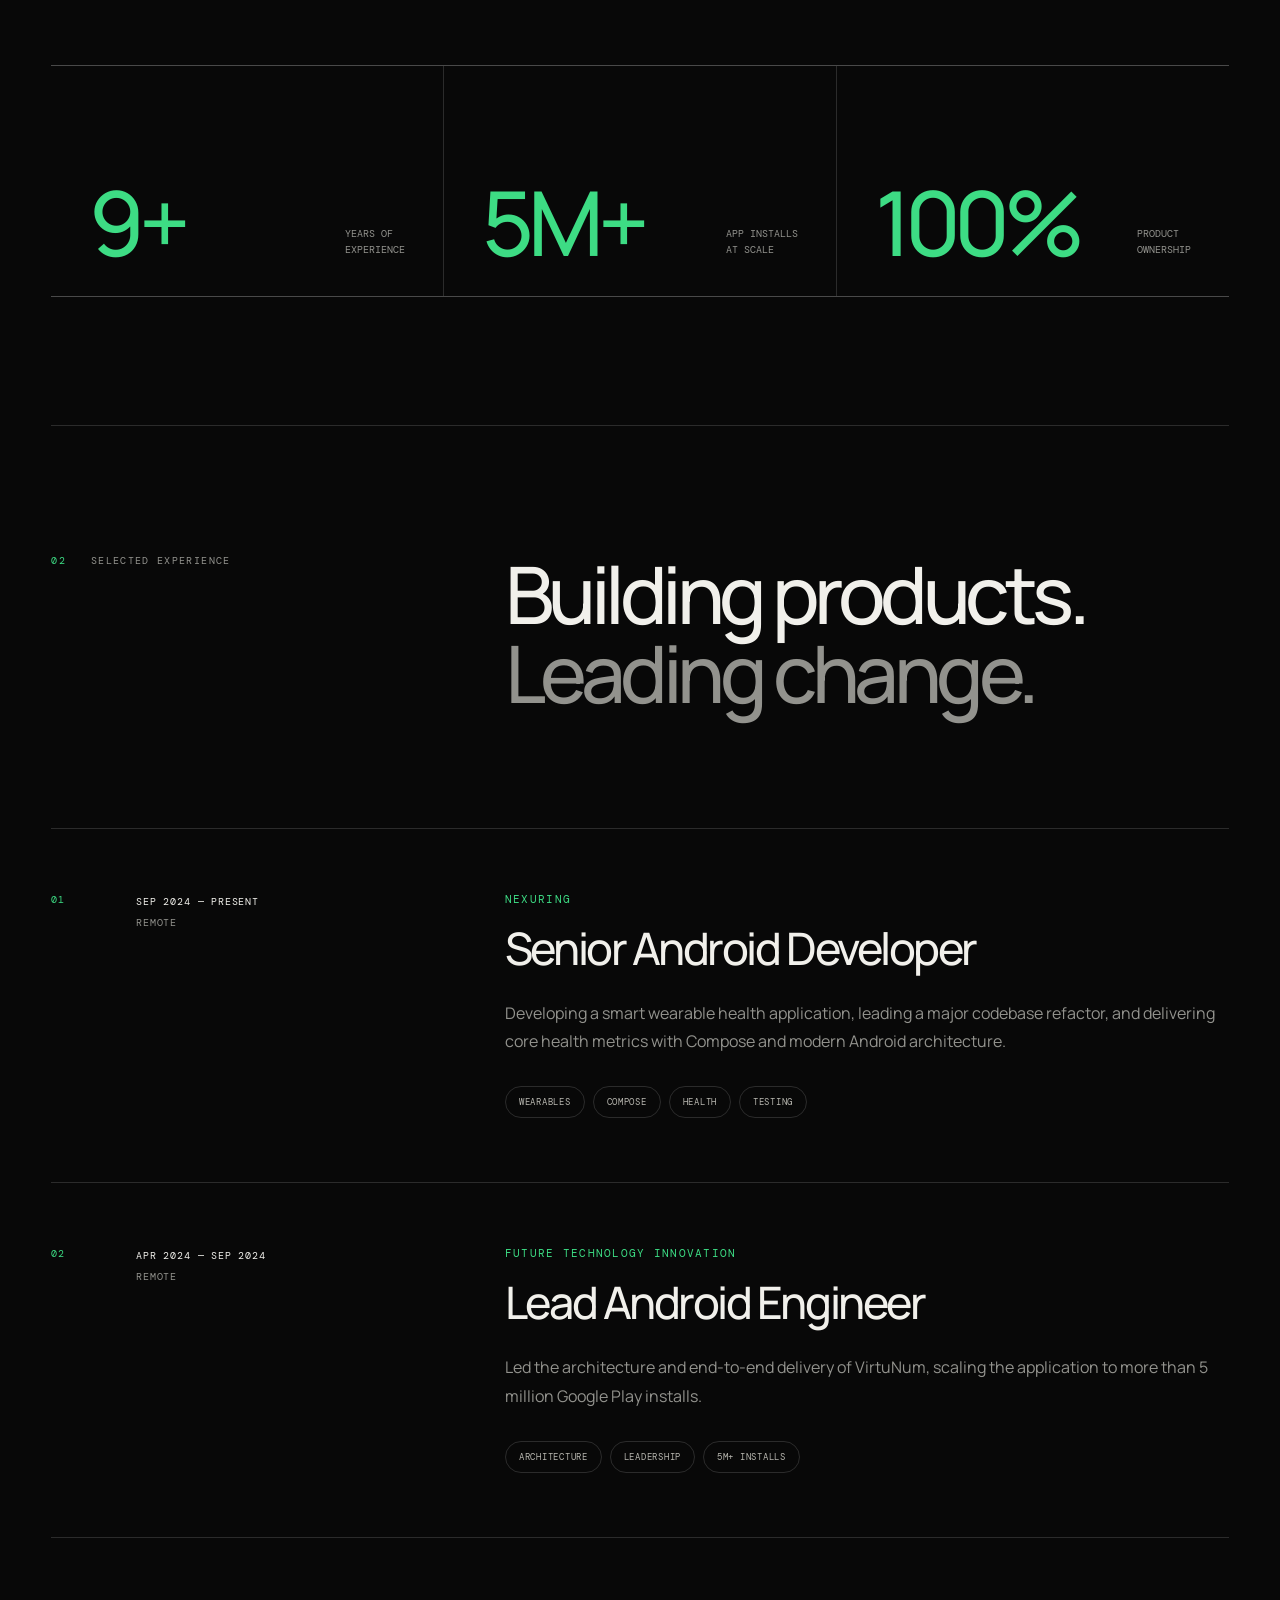
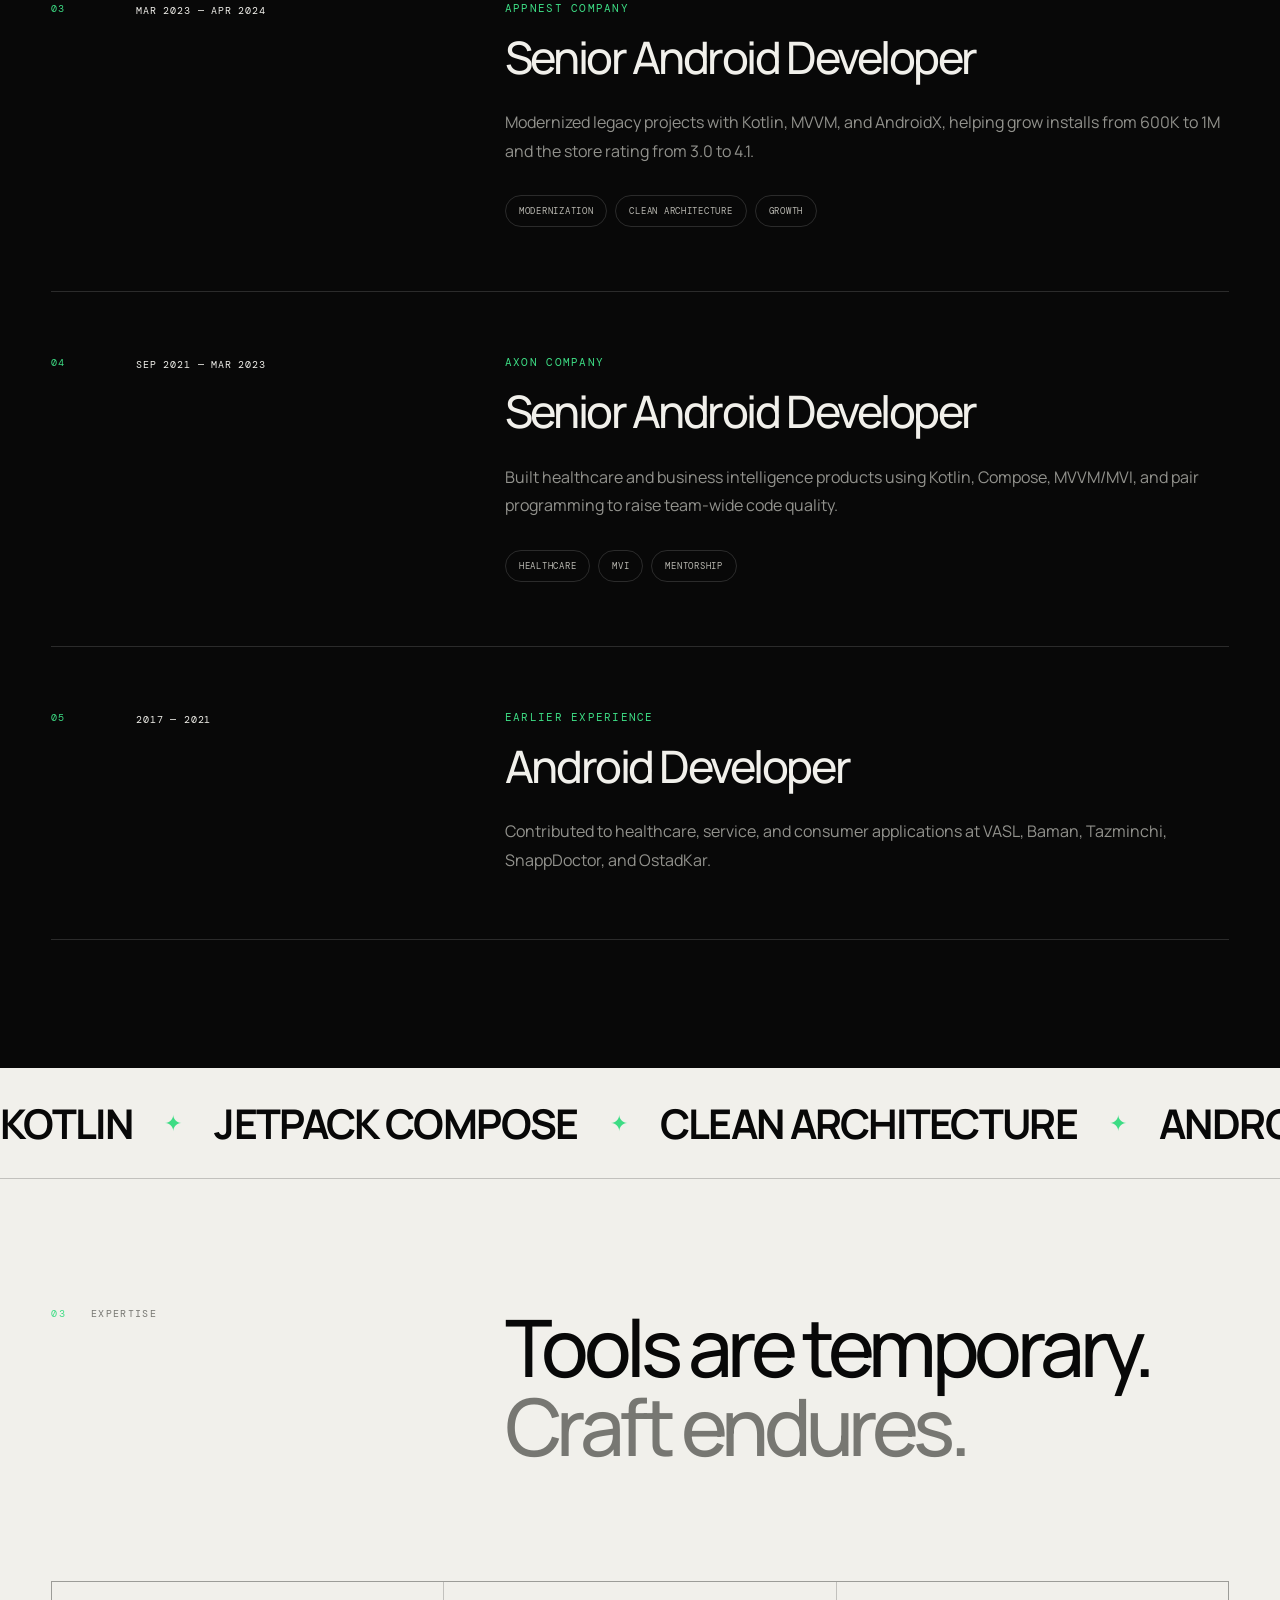
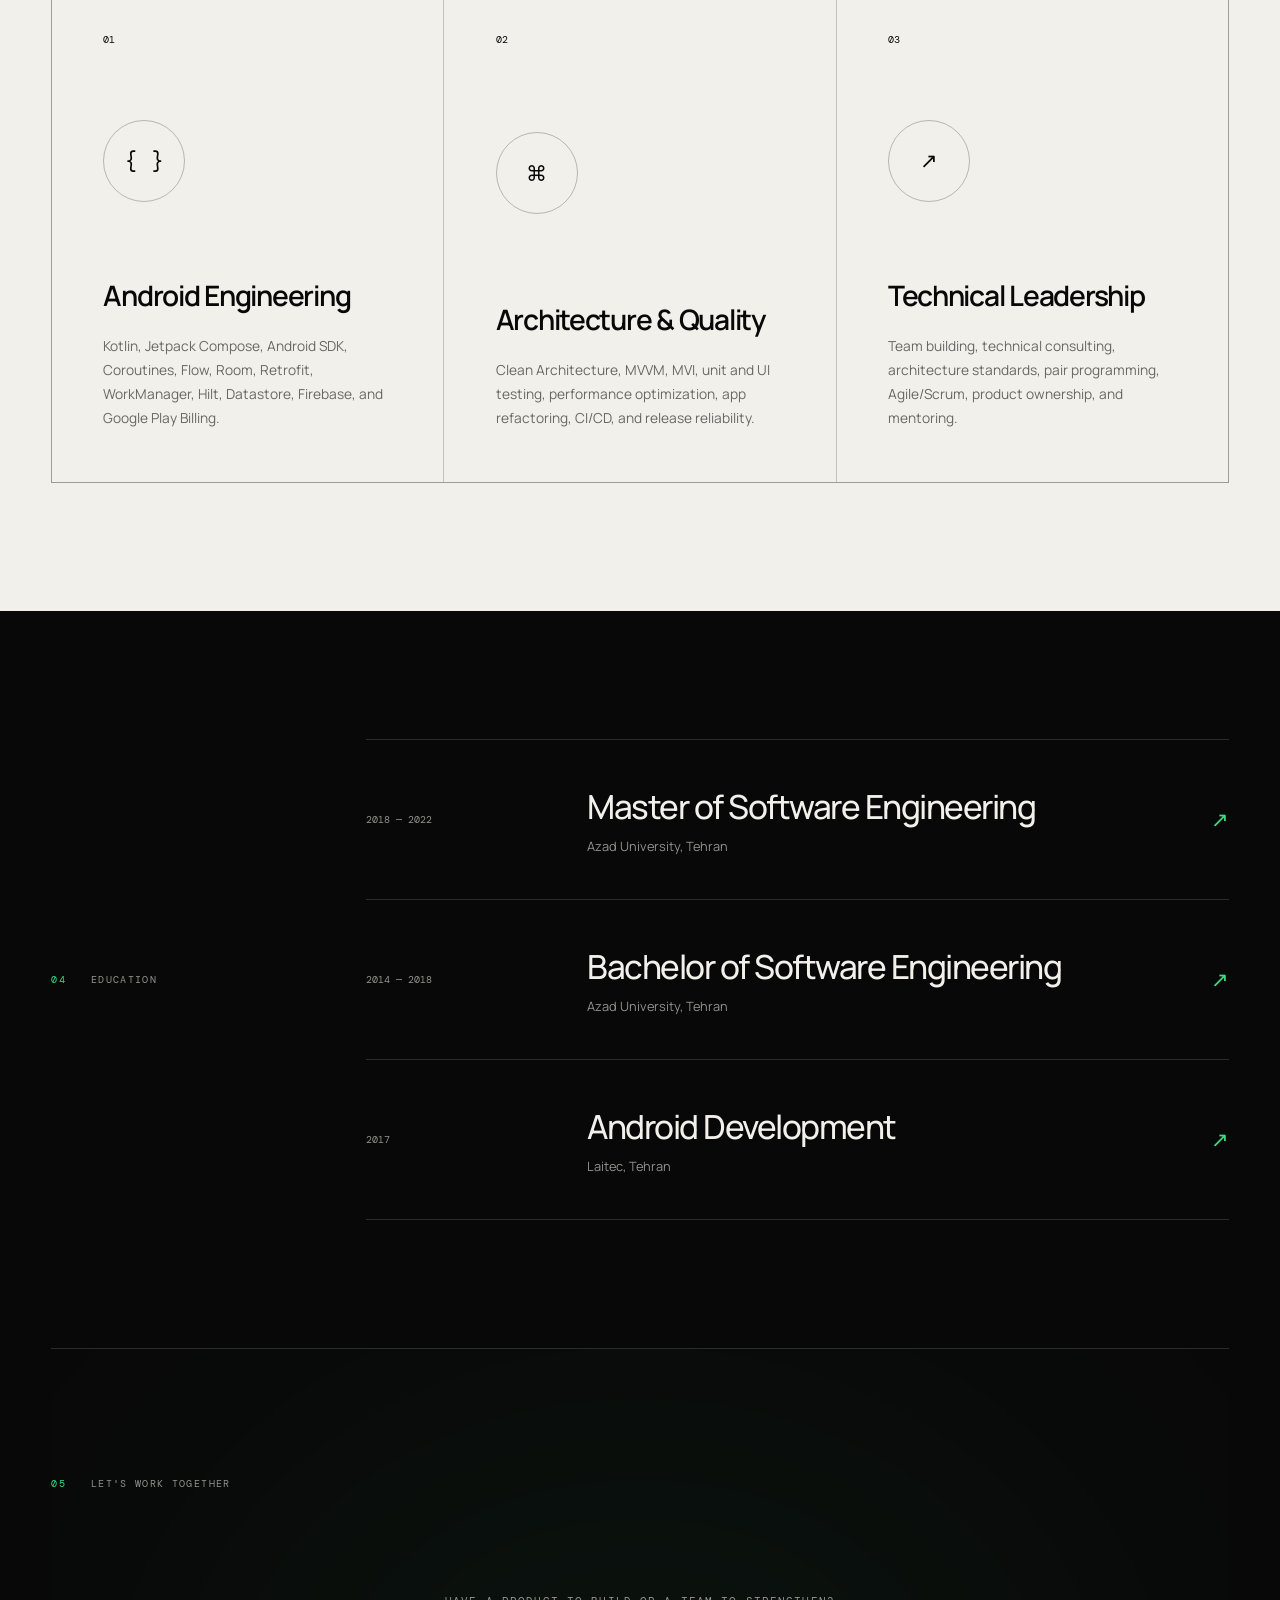
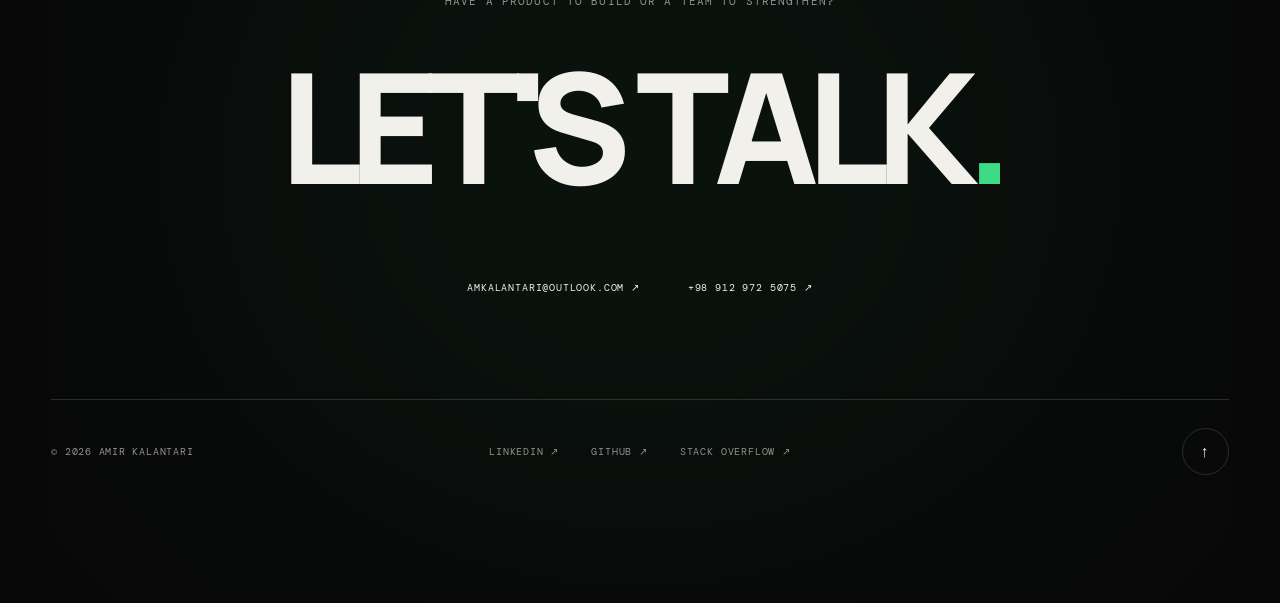
==== commit 81e3cc99: "Add Unitly app pages" ====
--- a/index.html
+++ b/index.html
@@ -65,6 +65,7 @@
               <a href="https://qrly.amkalantari.com"><span>QR</span>QRly</a>
               <a href="https://tiply.amkalantari.com"><span>TP</span>Tiply</a>
               <a href="https://hydratap.amkalantari.com"><span>HT</span>HydraTap</a>
+              <a href="https://unitly.amkalantari.com"><span>UN</span>Unitly</a>
             </div>
           </div>
         </div>
--- a/styles.css
+++ b/styles.css
@@ -1235,7 +1235,7 @@
   }
 
   .apps-nav.is-open .apps-menu {
-    max-height: 430px;
+    max-height: 500px;
     padding-top: 20px;
     transform: none;
   }
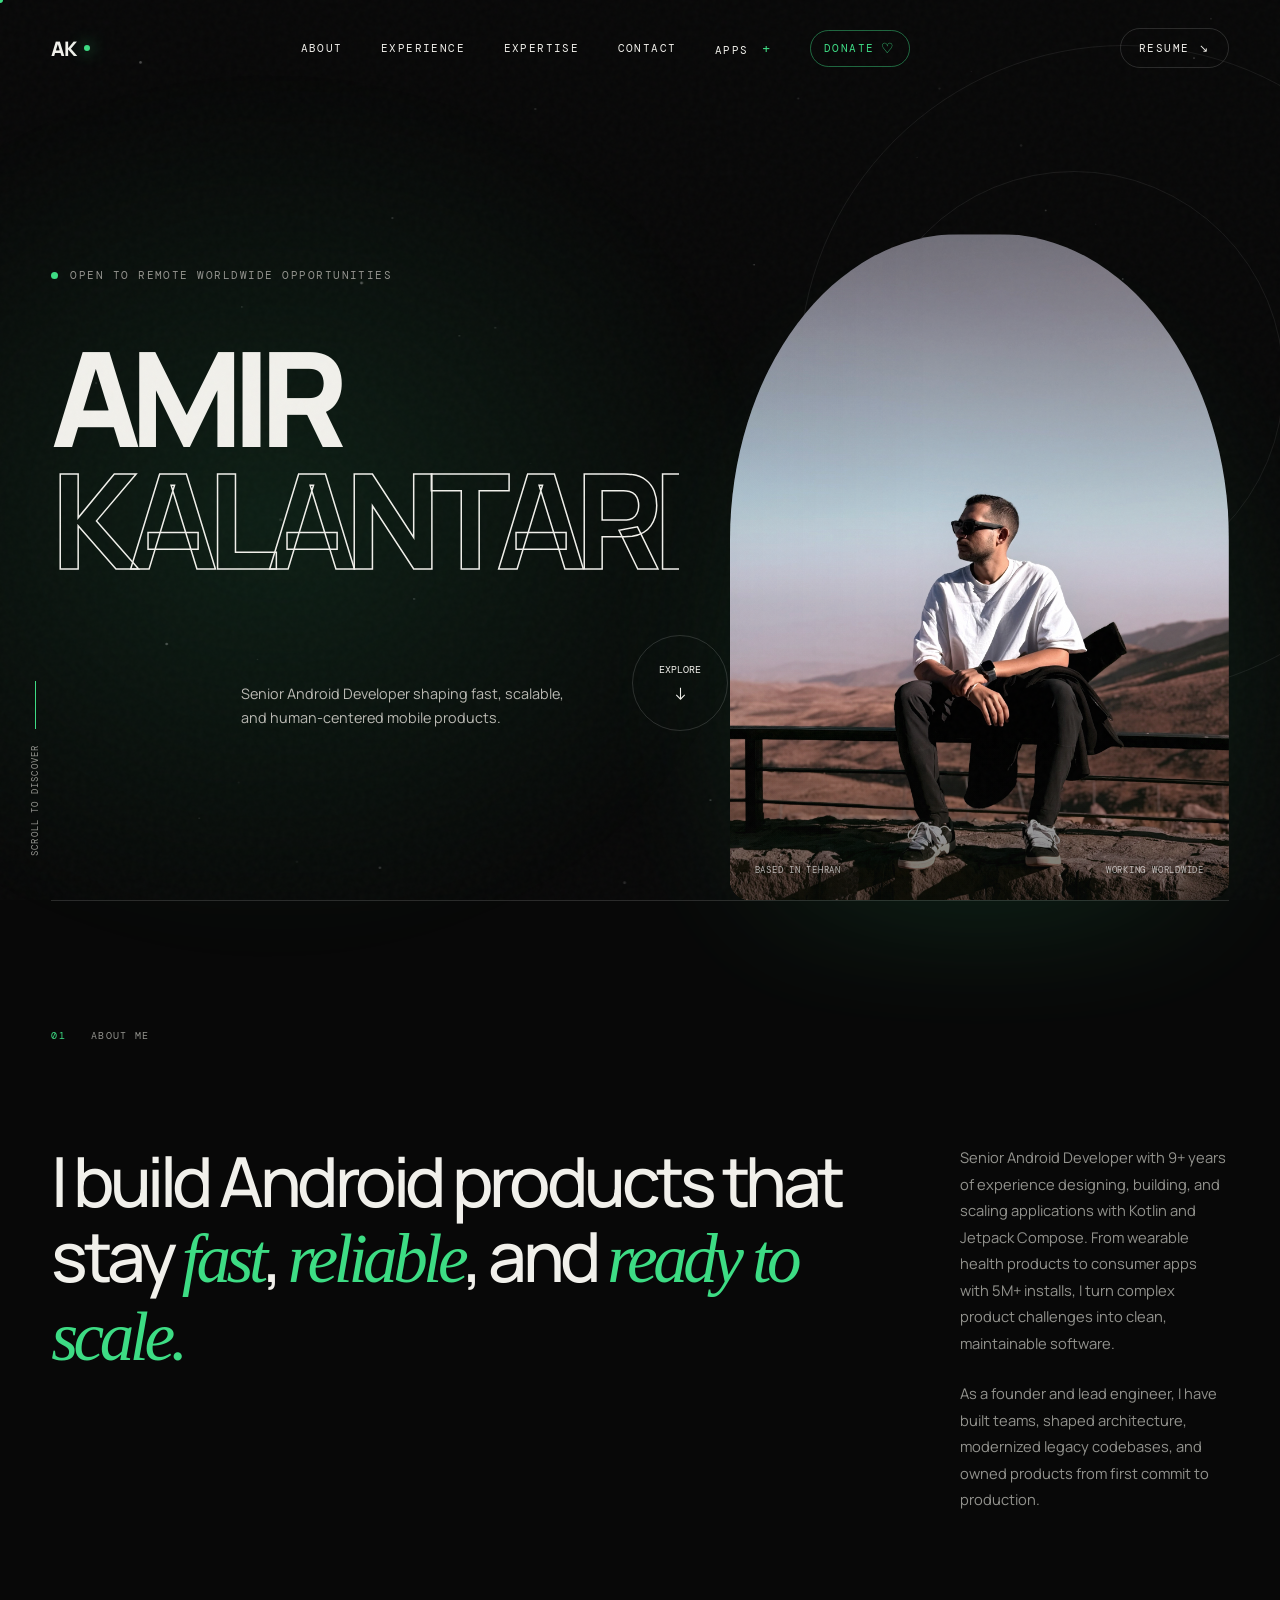
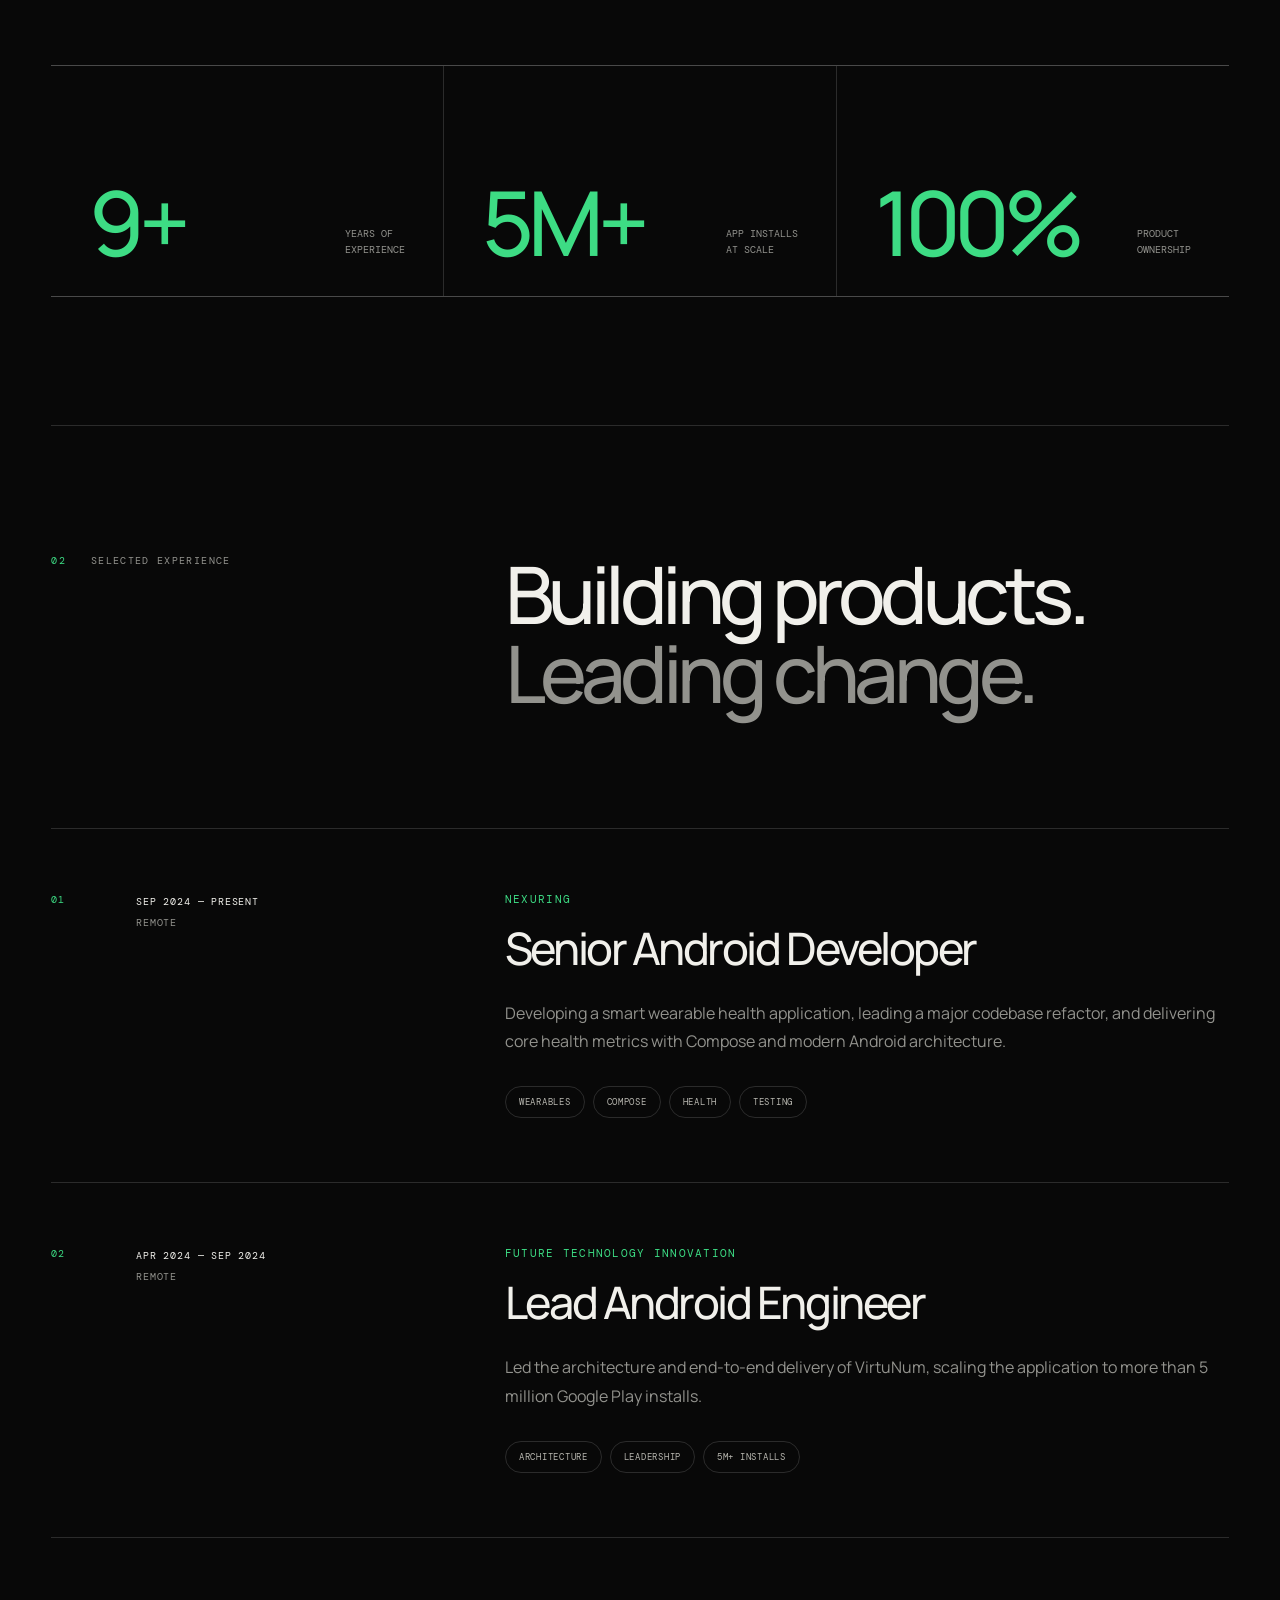
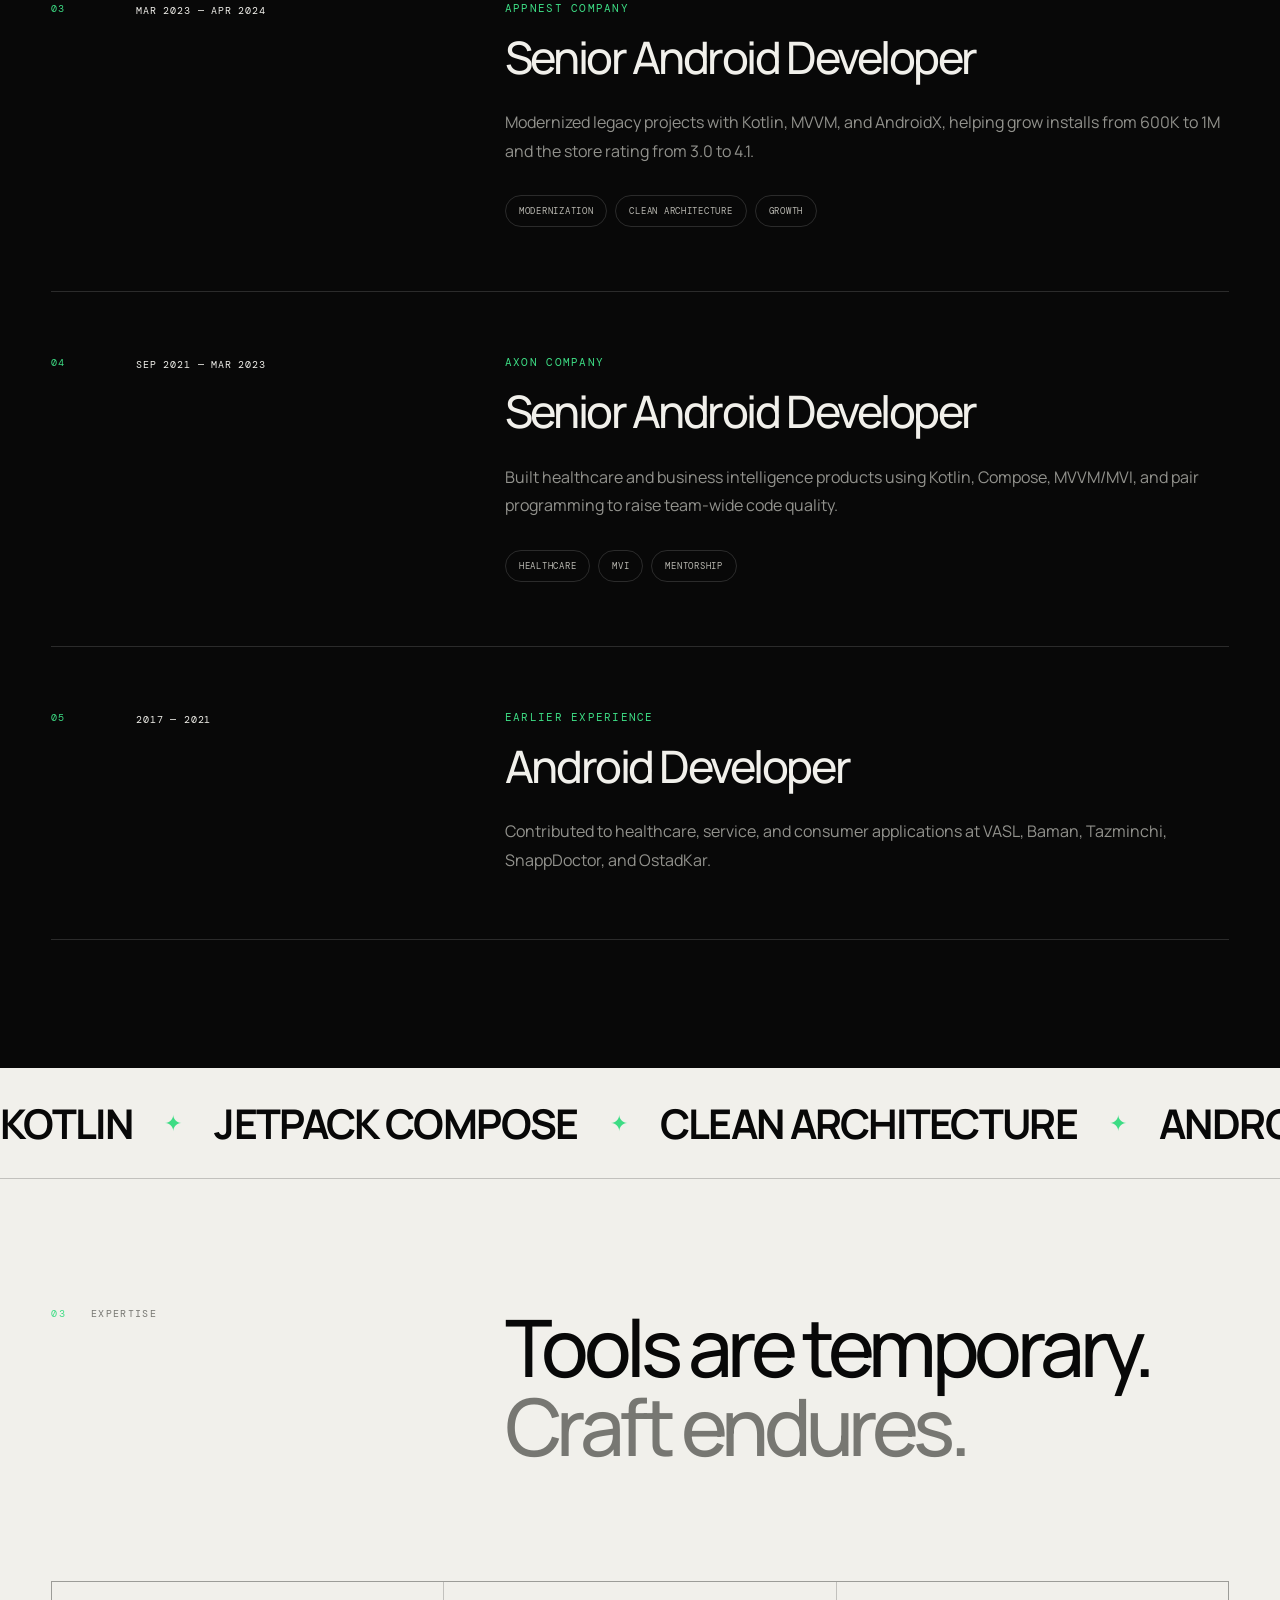
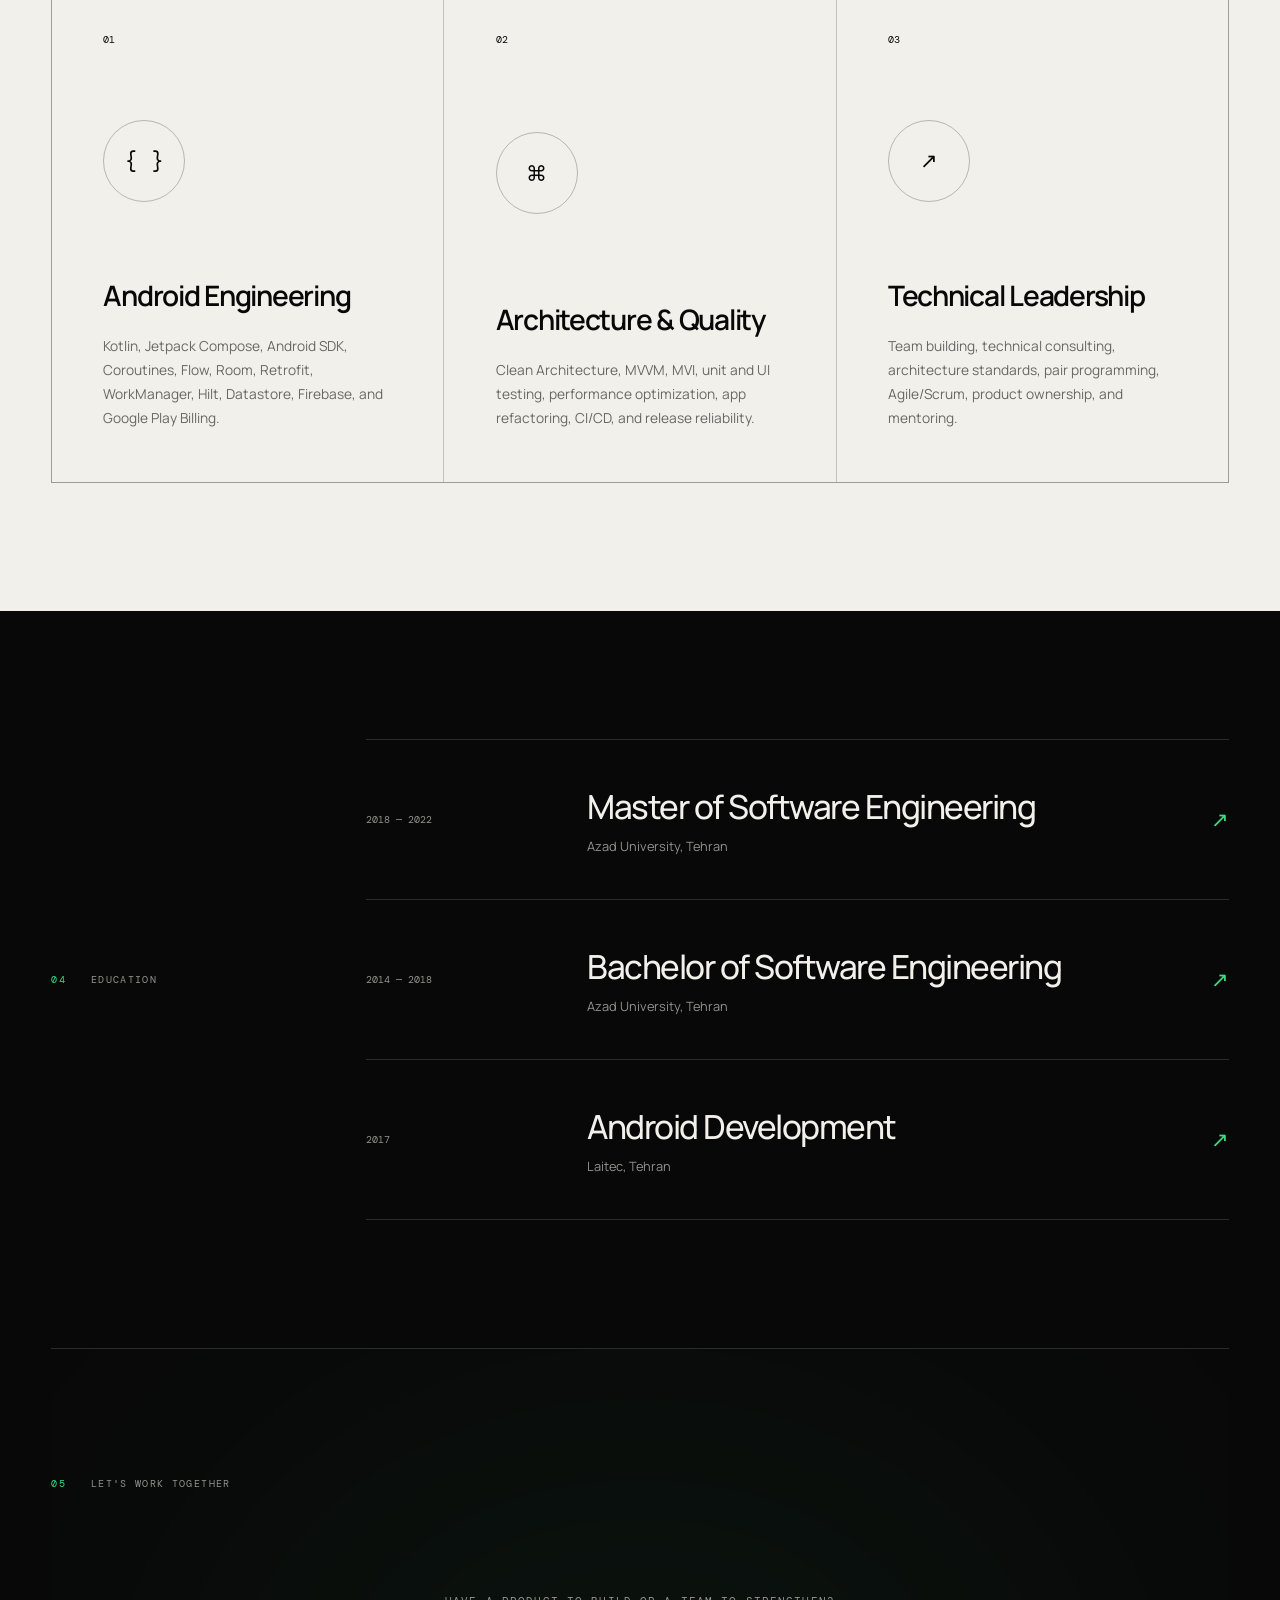
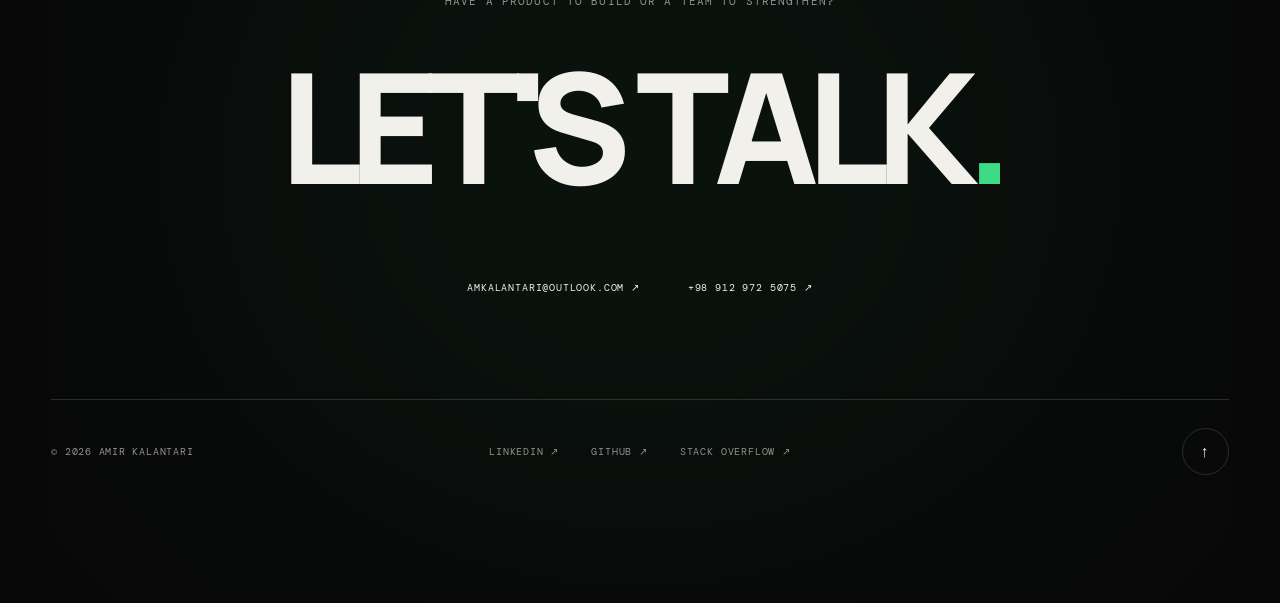
==== commit 00bf5405: "Rebuild responsive portrait frame" ====
--- a/index.html
+++ b/index.html
@@ -112,14 +112,16 @@
           </div>
         </div>
 
-        <div class="hero-portrait reveal-image">
+        <div class="hero-portrait">
           <div class="portrait-glow"></div>
-          <img
-            src="assets/amir-kalantari-portrait.jpg"
-            alt="Portrait of Amir Kalantari"
-            width="1800"
-            height="2400"
-          />
+          <div class="portrait-frame reveal-image">
+            <img
+              src="assets/amir-kalantari-portrait.jpg"
+              alt="Portrait of Amir Kalantari"
+              width="1800"
+              height="2400"
+            />
+          </div>
           <div class="portrait-label">
             <span>Based in Tehran</span>
             <span>Working worldwide</span>
--- a/styles.css
+++ b/styles.css
@@ -21,11 +21,12 @@
   scroll-behavior: smooth;
   scrollbar-width: thin;
   scrollbar-color: var(--accent) var(--bg);
+  overflow-x: clip;
 }
 
 body {
   margin: 0;
-  overflow-x: hidden;
+  overflow-x: clip;
   background: var(--bg);
   color: var(--text);
   font-family: var(--sans);
@@ -343,7 +344,7 @@
   display: grid;
   grid-template-columns: 1.15fr 0.85fr;
   align-items: center;
-  overflow: hidden;
+  overflow: visible;
 }
 
 #particle-canvas {
@@ -359,12 +360,18 @@
   content: "";
   position: absolute;
   z-index: -3;
-  top: 17%;
-  left: -18%;
-  width: 58vw;
-  height: 58vw;
-  border-radius: 50%;
-  background: radial-gradient(circle, rgba(var(--accent-rgb), 0.1), transparent 65%);
+  top: 9%;
+  left: -24%;
+  width: min(76vw, 1180px);
+  height: min(68vw, 980px);
+  border-radius: 48%;
+  background: radial-gradient(
+    ellipse at 52% 50%,
+    rgba(var(--accent-rgb), 0.11) 0%,
+    rgba(var(--accent-rgb), 0.055) 36%,
+    transparent 72%
+  );
+  filter: blur(18px);
 }
 
 .hero-orbit {
@@ -513,42 +520,60 @@
   align-self: end;
   justify-self: end;
   width: min(39vw, 590px);
-  height: min(77vh, 810px);
+  aspect-ratio: 3 / 4;
+  max-height: min(78vh, 810px);
+  overflow: visible;
+}
+
+.portrait-frame {
+  position: absolute;
+  inset: 0;
   overflow: hidden;
-  border-radius: 47% 47% 4px 4px;
-}
-
-.hero-portrait::after {
+  border-radius: 46% 46% 20px 20px;
+  background: var(--surface);
+  isolation: isolate;
+}
+
+.portrait-frame::after {
   content: "";
   position: absolute;
   inset: 0;
   background:
-    linear-gradient(180deg, transparent 60%, rgba(8, 8, 8, 0.82) 100%),
-    linear-gradient(90deg, rgba(8, 8, 8, 0.1), transparent);
-}
-
-.hero-portrait img {
+    linear-gradient(180deg, transparent 68%, rgba(8, 8, 8, 0.62) 100%),
+    linear-gradient(90deg, rgba(8, 8, 8, 0.06), transparent 40%);
+  border-radius: inherit;
+  pointer-events: none;
+}
+
+.portrait-frame img {
   width: 100%;
   height: 100%;
   object-fit: cover;
-  object-position: 50% 72%;
-  filter: saturate(0.78) contrast(1.04);
-  transform: scale(1.22);
-  transform-origin: center 74%;
+  object-position: 50% 66%;
+  filter: saturate(0.86) contrast(1.03);
+  transform: scale(1.035);
+  transform-origin: center 66%;
   transition: transform 1.2s cubic-bezier(0.16, 1, 0.3, 1);
 }
 
-.hero-portrait:hover img {
-  transform: scale(1.17);
+.hero-portrait:hover .portrait-frame img {
+  transform: scale(1.015);
 }
 
 .portrait-glow {
   position: absolute;
   z-index: -1;
-  inset: 15% -10% -10%;
-  background: var(--accent);
-  filter: blur(90px);
-  opacity: 0.15;
+  inset: 7% -13% -8%;
+  border-radius: 48% 48% 16% 16%;
+  background: radial-gradient(
+    ellipse at 50% 58%,
+    rgba(var(--accent-rgb), 0.24) 0%,
+    rgba(var(--accent-rgb), 0.12) 42%,
+    transparent 76%
+  );
+  filter: blur(48px);
+  opacity: 0.75;
+  pointer-events: none;
 }
 
 .portrait-label {
@@ -1289,16 +1314,19 @@
     right: auto;
     bottom: auto;
     width: min(100%, 680px);
-    height: min(760px, 96vw);
+    height: auto;
+    aspect-ratio: 3 / 4;
+    max-height: none;
     margin: 64px 0 0 auto;
   }
 
-  .hero-portrait img {
-    transform: scale(1.18);
-  }
-
-  .hero-portrait:hover img {
-    transform: scale(1.14);
+  .portrait-frame img {
+    object-position: 50% 64%;
+    transform: scale(1.025);
+  }
+
+  .hero-portrait:hover .portrait-frame img {
+    transform: scale(1.01);
   }
 
   .scroll-note {
@@ -1412,20 +1440,24 @@
 
   .hero-portrait {
     width: 100%;
-    height: 520px;
+    height: auto;
+    aspect-ratio: 4 / 5;
     margin-top: 38px;
     opacity: 1;
-    border-radius: 46% 46% 3px 3px;
-  }
-
-  .hero-portrait img {
-    object-position: 50% 72%;
-    transform: scale(1.32);
-    transform-origin: center 72%;
-  }
-
-  .hero-portrait:hover img {
-    transform: scale(1.28);
+  }
+
+  .portrait-frame {
+    border-radius: 44% 44% 16px 16px;
+  }
+
+  .portrait-frame img {
+    object-position: 50% 61%;
+    transform: scale(1.02);
+    transform-origin: center 61%;
+  }
+
+  .hero-portrait:hover .portrait-frame img {
+    transform: scale(1.01);
   }
 
   .portrait-label {
